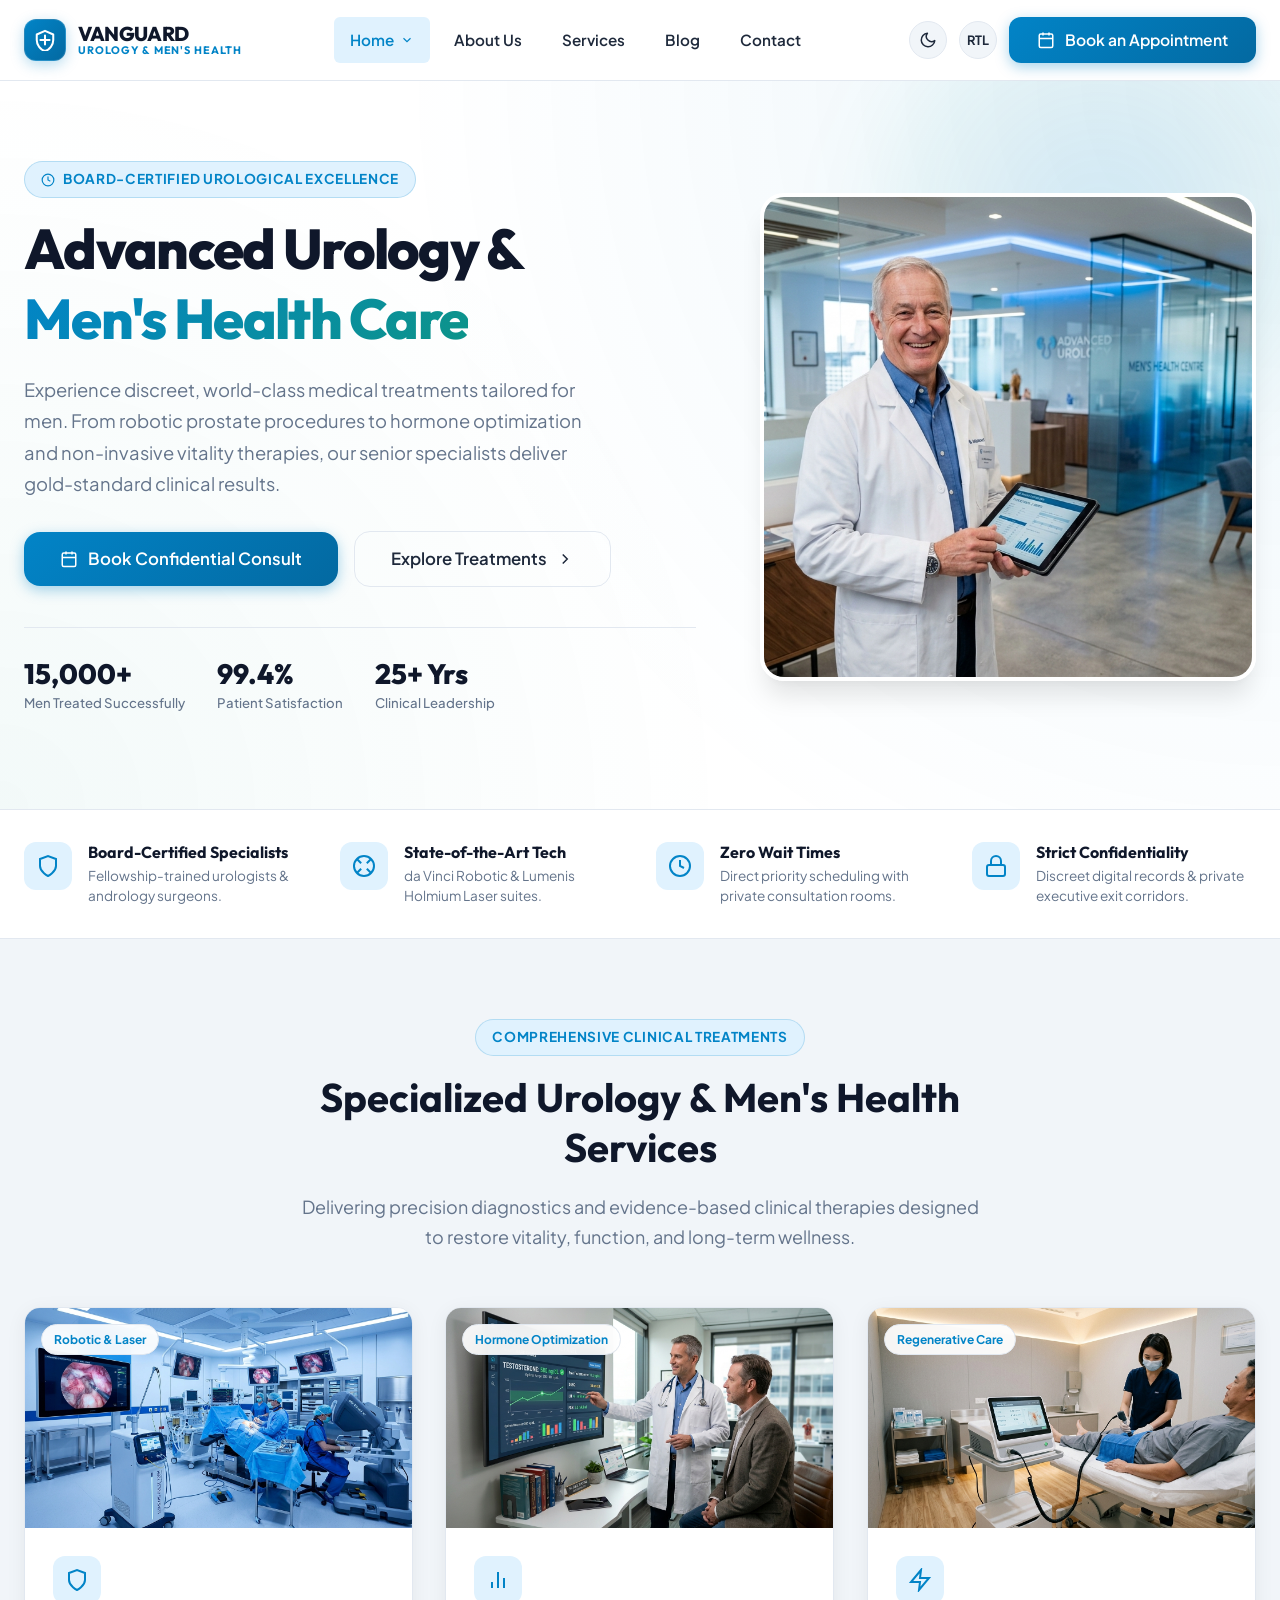
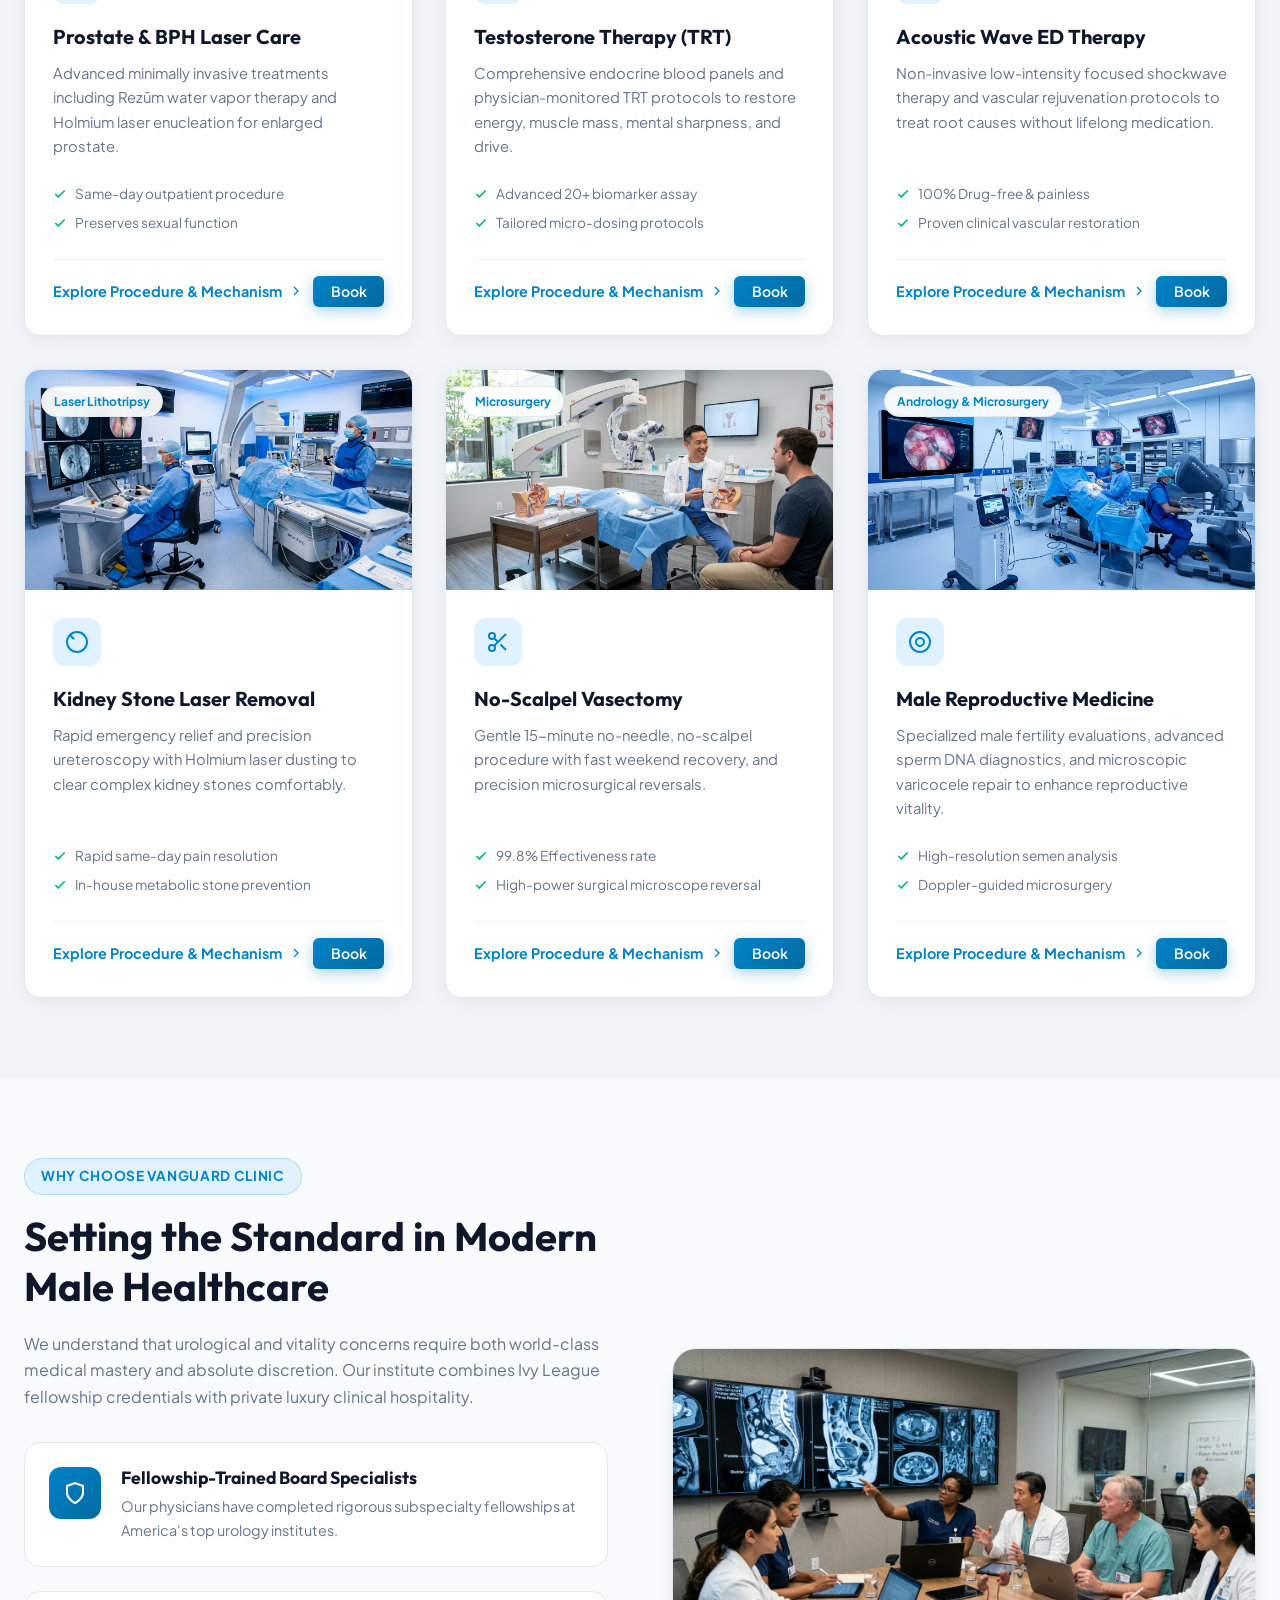
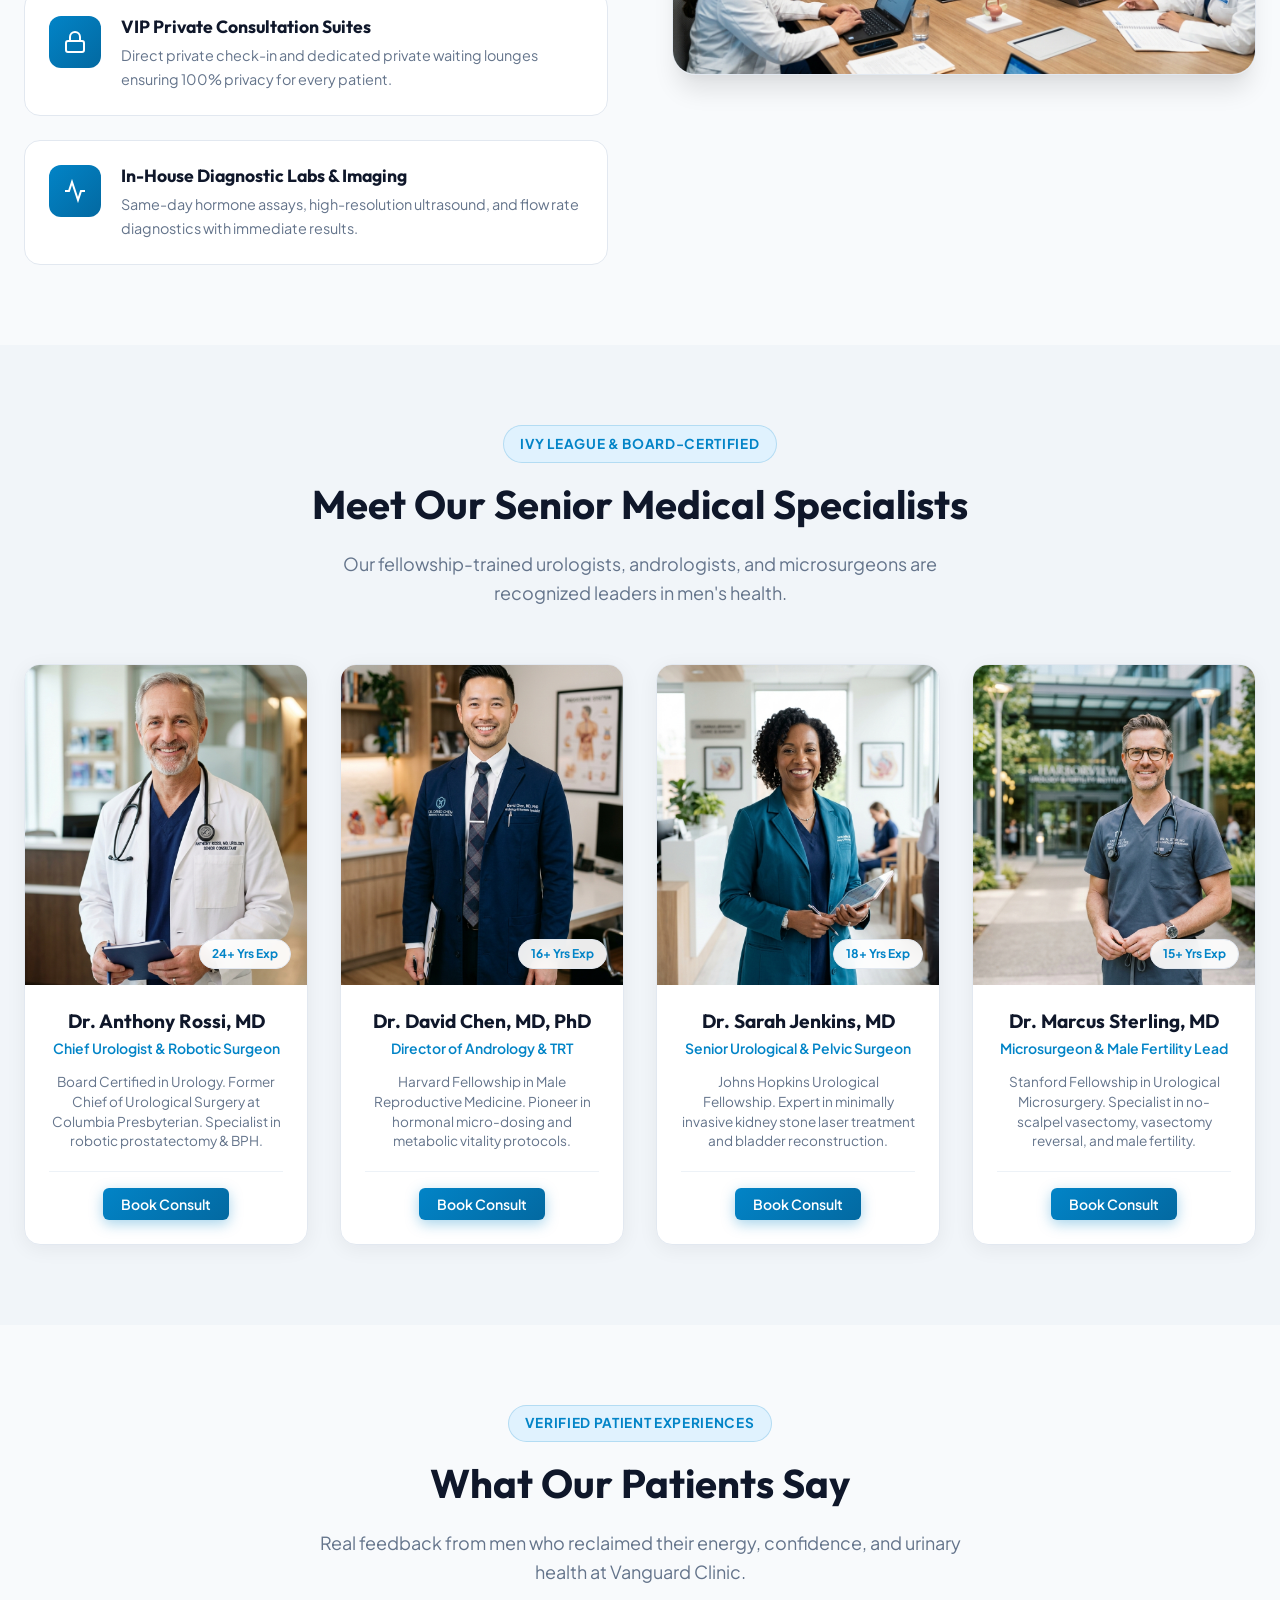
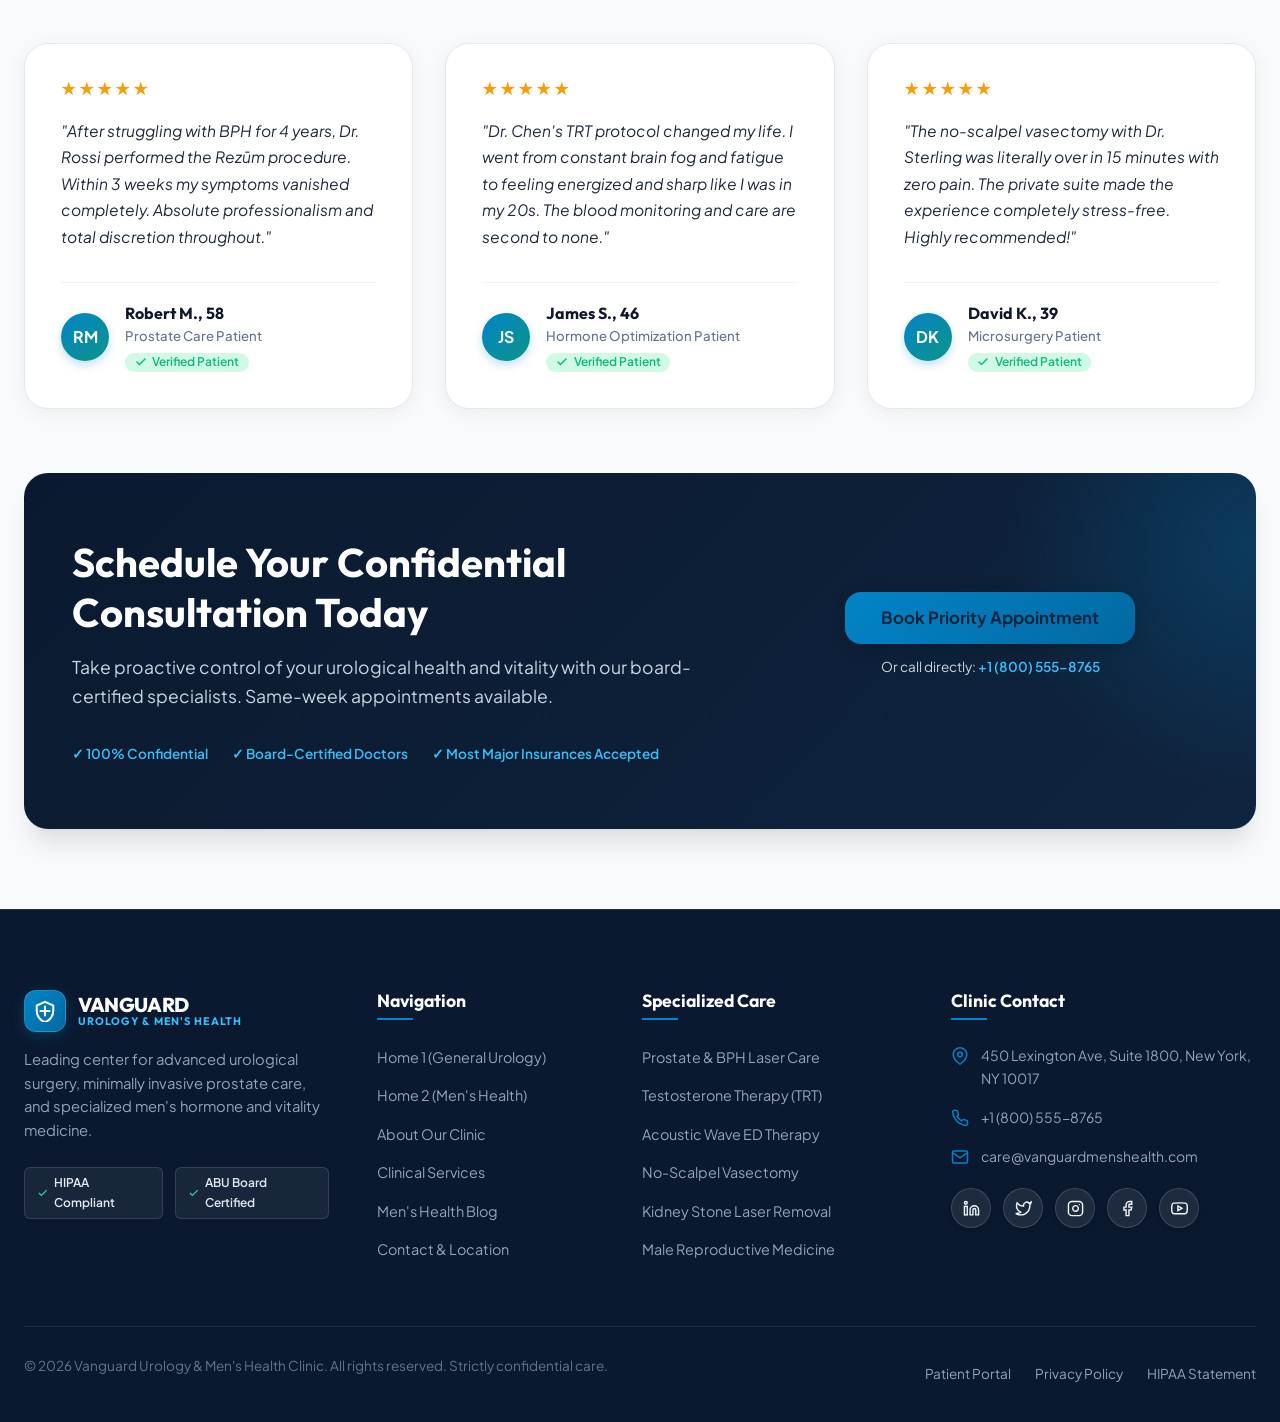
==== index.html @ a820092e "Initial commit" ====
<!DOCTYPE html>
<html lang="en" data-theme="light" dir="ltr">
<head>
  <meta charset="UTF-8">
  <meta name="viewport" content="width=device-width, initial-scale=1.0">
  <meta name="description" content="Vanguard Urology & Men's Health Clinic provides board-certified, discreet, and advanced urological care, prostate treatment, TRT, and male vitality solutions.">
  <meta name="keywords" content="urology clinic, men's health, prostate treatment, low testosterone, TRT, ED therapy, vasectomy, kidney stones">
  <title>Vanguard Urology & Men's Health Clinic | Premier Care & Vitality</title>
  
  <!-- Favicon -->
  <link rel="icon" type="image/svg+xml" href="assets/icons/favicon.svg">
  
  <!-- Master Stylesheet -->
  <link rel="stylesheet" href="assets/css/style.css">
</head>
<body>

  <!-- Header & Navigation (Starts directly at top) -->
  <header class="header-wrapper">
    <div class="container nav-container">
      <!-- Logo -->
      <a href="index.html" class="brand-logo" id="header-brand-logo">
        <div class="brand-logo-icon">
          <svg width="22" height="22" viewBox="0 0 24 24" fill="none" stroke="currentColor" stroke-width="2.2" stroke-linecap="round" stroke-linejoin="round">
            <path d="M12 2L3 6v6c0 5.55 3.84 10.74 9 12 5.16-1.26 9-6.45 9-12V6l-9-4z"></path>
            <path d="M12 7v10M7 12h10"></path>
          </svg>
        </div>
        <div class="brand-logo-text">
          <span class="brand-title">VANGUARD</span>
          <span class="brand-subtitle">Urology & Men's Health</span>
        </div>
      </a>

      <!-- Main Navigation Menu (Strictly: Home with Home 1/2 dropdown, About Us, Services, Blog, Contact) -->
      <nav class="nav-menu" aria-label="Main Navigation">
        <div class="nav-item has-dropdown">
          <a href="index.html" class="nav-link active">
            <span>Home</span>
            <svg class="dropdown-arrow" width="14" height="14" viewBox="0 0 24 24" fill="none" stroke="currentColor" stroke-width="2"><polyline points="6 9 12 15 18 9"></polyline></svg>
          </a>
          <div class="dropdown-menu">
            <a href="index.html" class="dropdown-link active">Home 1</a>
            <a href="home-2.html" class="dropdown-link">Home 2</a>
          </div>
        </div>
        <div class="nav-item">
          <a href="about.html" class="nav-link">About Us</a>
        </div>
        <div class="nav-item">
          <a href="services.html" class="nav-link">Services</a>
        </div>
        <div class="nav-item">
          <a href="blog.html" class="nav-link">Blog</a>
        </div>
        <div class="nav-item">
          <a href="contact.html" class="nav-link">Contact</a>
        </div>
      </nav>

      <!-- Header Action Controls & Primary CTA -->
      <div class="header-actions">
        <!-- Theme Switcher -->
        <button type="button" class="theme-toggle-btn" aria-label="Toggle Dark/Light Mode" title="Toggle Theme">
          <svg width="18" height="18" viewBox="0 0 24 24" fill="none" stroke="currentColor" stroke-width="2"><path d="M21 12.79A9 9 0 1 1 11.21 3 7 7 0 0 0 21 12.79z"></path></svg>
        </button>

        <!-- RTL Switcher -->
        <button type="button" class="rtl-toggle-btn" aria-label="Toggle RTL Mode" title="Toggle RTL">RTL</button>

        <!-- Primary CTA Button -->
        <button type="button" class="btn btn-primary header-cta-btn btn-book-appointment">
          <svg width="18" height="18" viewBox="0 0 24 24" fill="none" stroke="currentColor" stroke-width="2"><rect x="3" y="4" width="18" height="18" rx="2" ry="2"></rect><line x1="16" y1="2" x2="16" y2="6"></line><line x1="8" y1="2" x2="8" y2="6"></line><line x1="3" y1="10" x2="21" y2="10"></line></svg>
          <span>Book an Appointment</span>
        </button>

        <!-- Mobile Menu Toggle -->
        <button type="button" class="mobile-toggle" aria-label="Toggle Mobile Menu">
          <span></span>
          <span></span>
          <span></span>
        </button>
      </div>
    </div>
  </header>

  <!-- Mobile Navigation Drawer -->
  <div class="mobile-drawer" id="mobile-drawer">
    <div class="mobile-drawer-content">
      <div class="mobile-drawer-header">
        <a href="index.html" class="brand-logo">
          <div class="brand-logo-icon">
            <svg width="22" height="22" viewBox="0 0 24 24" fill="none" stroke="currentColor" stroke-width="2.2" stroke-linecap="round" stroke-linejoin="round">
            <path d="M12 2L3 6v6c0 5.55 3.84 10.74 9 12 5.16-1.26 9-6.45 9-12V6l-9-4z"></path>
            <path d="M12 7v10M7 12h10"></path>
          </svg>
          </div>
          <div class="brand-logo-text">
            <span class="brand-title" style="font-size:1.1rem;">VANGUARD</span>
            <span class="brand-subtitle" style="font-size:0.6rem;">Urology Care</span>
          </div>
        </a>
        <button type="button" class="drawer-close-btn" aria-label="Close Menu">&times;</button>
      </div>

      <div class="mobile-nav-list">
        <div class="mobile-nav-item">
          <a href="#" class="mobile-nav-link mobile-dropdown-trigger">
            <span>Home</span>
            <svg class="dropdown-arrow" width="16" height="16" viewBox="0 0 24 24" fill="none" stroke="currentColor" stroke-width="2"><polyline points="6 9 12 15 18 9"></polyline></svg>
          </a>
          <div class="mobile-dropdown active">
            <a href="index.html" class="mobile-dropdown-link active">Home 1</a>
            <a href="home-2.html" class="mobile-dropdown-link">Home 2</a>
          </div>
        </div>
        <div class="mobile-nav-item">
          <a href="about.html" class="mobile-nav-link">About Us</a>
        </div>
        <div class="mobile-nav-item">
          <a href="services.html" class="mobile-nav-link">Services</a>
        </div>
        <div class="mobile-nav-item">
          <a href="blog.html" class="mobile-nav-link">Blog</a>
        </div>
        <div class="mobile-nav-item">
          <a href="contact.html" class="mobile-nav-link">Contact</a>
        </div>
      </div>

      <div class="mobile-drawer-footer">
        <button type="button" class="btn btn-primary btn-book-appointment" style="width: 100%; margin-bottom: 1rem;">
          Book an Appointment
        </button>
        <p style="font-size: 0.8rem; color: var(--text-muted); text-align: center;">
          📞 Confidential: +1 (800) 555-8765
        </p>
      </div>
    </div>
  </div>

  <main id="main-content">
    
    <!-- SECTION 1: Hero Section -->
    <section class="hero-section">
      <div class="container">
        <div class="hero-grid">
          <div class="hero-content">
            <div class="section-badge">
              <svg width="14" height="14" viewBox="0 0 24 24" fill="none" stroke="currentColor" stroke-width="2"><circle cx="12" cy="12" r="10"></circle><polyline points="12 6 12 12 16 14"></polyline></svg>
              Board-Certified Urological Excellence
            </div>
            <h1 class="hero-title">Advanced Urology & <br><span class="text-highlight">Men's Health Care</span></h1>
            <p class="hero-desc">
              Experience discreet, world-class medical treatments tailored for men. From robotic prostate procedures to hormone optimization and non-invasive vitality therapies, our senior specialists deliver gold-standard clinical results.
            </p>
            <div class="hero-actions">
              <button type="button" class="btn btn-primary btn-lg btn-book-appointment">
                <svg width="18" height="18" viewBox="0 0 24 24" fill="none" stroke="currentColor" stroke-width="2"><rect x="3" y="4" width="18" height="18" rx="2" ry="2"></rect><line x1="16" y1="2" x2="16" y2="6"></line><line x1="8" y1="2" x2="8" y2="6"></line><line x1="3" y1="10" x2="21" y2="10"></line></svg>
                <span>Book Confidential Consult</span>
              </button>
              <a href="services.html" class="btn btn-outline btn-lg">
                <span>Explore Treatments</span>
                <svg class="svg-arrow" width="18" height="18" viewBox="0 0 24 24" fill="none" stroke="currentColor" stroke-width="2"><polyline points="9 18 15 12 9 6"></polyline></svg>
              </a>
            </div>
            
            <div class="hero-stats-row">
              <div class="hero-stat-item">
                <span class="stat-number">15,000+</span>
                <span class="stat-label">Men Treated Successfully</span>
              </div>
              <div class="hero-stat-item">
                <span class="stat-number">99.4%</span>
                <span class="stat-label">Patient Satisfaction</span>
              </div>
              <div class="hero-stat-item">
                <span class="stat-number">25+ Yrs</span>
                <span class="stat-label">Clinical Leadership</span>
              </div>
            </div>
          </div>

          <div class="hero-media">
            <div class="hero-image-wrapper">
              <img src="assets/images/hero-home1.jpg" alt="Senior Chief Urologist consulting in modern clinic" width="640" height="480">
            </div>
          </div>
        </div>
      </div>
    </section>

    <!-- SECTION 2: Highlights / Trust Ticker -->
    <section class="highlight-bar">
      <div class="container">
        <div class="highlight-grid">
          <div class="highlight-item">
            <div class="highlight-icon">
              <svg width="24" height="24" viewBox="0 0 24 24" fill="none" stroke="currentColor" stroke-width="2"><path d="M12 22s8-4 8-10V5l-8-3-8 3v7c0 6 8 10 8 10z"></path></svg>
            </div>
            <div class="highlight-content">
              <h4>Board-Certified Specialists</h4>
              <p>Fellowship-trained urologists & andrology surgeons.</p>
            </div>
          </div>
          <div class="highlight-item">
            <div class="highlight-icon">
              <svg width="24" height="24" viewBox="0 0 24 24" fill="none" stroke="currentColor" stroke-width="2"><circle cx="12" cy="12" r="10"></circle><path d="m4.93 4.93 4.24 4.24"></path><path d="m14.83 9.17 4.24-4.24"></path><path d="m14.83 14.83 4.24 4.24"></path><path d="m9.17 14.83-4.24 4.24"></path></svg>
            </div>
            <div class="highlight-content">
              <h4>State-of-the-Art Tech</h4>
              <p>da Vinci Robotic & Lumenis Holmium Laser suites.</p>
            </div>
          </div>
          <div class="highlight-item">
            <div class="highlight-icon">
              <svg width="24" height="24" viewBox="0 0 24 24" fill="none" stroke="currentColor" stroke-width="2"><circle cx="12" cy="12" r="10"></circle><polyline points="12 6 12 12 16 14"></polyline></svg>
            </div>
            <div class="highlight-content">
              <h4>Zero Wait Times</h4>
              <p>Direct priority scheduling with private consultation rooms.</p>
            </div>
          </div>
          <div class="highlight-item">
            <div class="highlight-icon">
              <svg width="24" height="24" viewBox="0 0 24 24" fill="none" stroke="currentColor" stroke-width="2"><rect x="3" y="11" width="18" height="11" rx="2" ry="2"></rect><path d="M7 11V7a5 5 0 0 1 10 0v4"></path></svg>
            </div>
            <div class="highlight-content">
              <h4>Strict Confidentiality</h4>
              <p>Discreet digital records & private executive exit corridors.</p>
            </div>
          </div>
        </div>
      </div>
    </section>

    <!-- SECTION 3: Key Services Section -->
    <section class="section bg-alt" id="key-services">
      <div class="container">
        <div class="section-header text-center">
          <span class="section-badge">Comprehensive Clinical Treatments</span>
          <h2>Specialized Urology & Men's Health Services</h2>
          <p class="section-subtitle">Delivering precision diagnostics and evidence-based clinical therapies designed to restore vitality, function, and long-term wellness.</p>
        </div>

        <div class="cards-grid">
          <!-- Service Card 1 -->
          <article class="service-card">
            <div class="service-card-media">
              <img src="assets/images/service-prostate.jpg" alt="Prostate & BPH Laser Care">
              <span class="service-badge-pill">Robotic & Laser</span>
            </div>
            <div class="service-card-body">
              <div class="service-icon-wrap">
                <svg width="24" height="24" viewBox="0 0 24 24" fill="none" stroke="currentColor" stroke-width="2"><path d="M12 22s8-4 8-10V5l-8-3-8 3v7c0 6 8 10 8 10z"></path></svg>
              </div>
              <h3>Prostate & BPH Laser Care</h3>
              <p>Advanced minimally invasive treatments including Rezūm water vapor therapy and Holmium laser enucleation for enlarged prostate.</p>
              <ul class="service-features-list">
                <li><svg width="14" height="14" viewBox="0 0 24 24" fill="none" stroke="currentColor" stroke-width="3"><polyline points="20 6 9 17 4 12"></polyline></svg> Same-day outpatient procedure</li>
                <li><svg width="14" height="14" viewBox="0 0 24 24" fill="none" stroke="currentColor" stroke-width="3"><polyline points="20 6 9 17 4 12"></polyline></svg> Preserves sexual function</li>
              </ul>
              <div class="service-card-footer">
                <a href="service-details.html#prostate" class="service-link">
                  <span>Explore Procedure & Mechanism</span>
                  <svg class="svg-arrow" width="16" height="16" viewBox="0 0 24 24" fill="none" stroke="currentColor" stroke-width="2"><polyline points="9 18 15 12 9 6"></polyline></svg>
                </a>
                <button type="button" class="btn btn-sm btn-primary btn-book-appointment" data-service="Prostate & BPH Laser Care">Book</button>
              </div>
            </div>
          </article>

          <!-- Service Card 2 -->
          <article class="service-card">
            <div class="service-card-media">
              <img src="assets/images/service-trt.jpg" alt="Testosterone Therapy (TRT)">
              <span class="service-badge-pill">Hormone Optimization</span>
            </div>
            <div class="service-card-body">
              <div class="service-icon-wrap">
                <svg width="24" height="24" viewBox="0 0 24 24" fill="none" stroke="currentColor" stroke-width="2"><path d="M18 20V10M12 20V4M6 20v-6"></path></svg>
              </div>
              <h3>Testosterone Therapy (TRT)</h3>
              <p>Comprehensive endocrine blood panels and physician-monitored TRT protocols to restore energy, muscle mass, mental sharpness, and drive.</p>
              <ul class="service-features-list">
                <li><svg width="14" height="14" viewBox="0 0 24 24" fill="none" stroke="currentColor" stroke-width="3"><polyline points="20 6 9 17 4 12"></polyline></svg> Advanced 20+ biomarker assay</li>
                <li><svg width="14" height="14" viewBox="0 0 24 24" fill="none" stroke="currentColor" stroke-width="3"><polyline points="20 6 9 17 4 12"></polyline></svg> Tailored micro-dosing protocols</li>
              </ul>
              <div class="service-card-footer">
                <a href="service-details.html#trt" class="service-link">
                  <span>Explore Procedure & Mechanism</span>
                  <svg class="svg-arrow" width="16" height="16" viewBox="0 0 24 24" fill="none" stroke="currentColor" stroke-width="2"><polyline points="9 18 15 12 9 6"></polyline></svg>
                </a>
                <button type="button" class="btn btn-sm btn-primary btn-book-appointment" data-service="Testosterone Therapy (TRT)">Book</button>
              </div>
            </div>
          </article>

          <!-- Service Card 3 -->
          <article class="service-card">
            <div class="service-card-media">
              <img src="assets/images/service-ed.jpg" alt="Acoustic Wave ED Therapy">
              <span class="service-badge-pill">Regenerative Care</span>
            </div>
            <div class="service-card-body">
              <div class="service-icon-wrap">
                <svg width="24" height="24" viewBox="0 0 24 24" fill="none" stroke="currentColor" stroke-width="2"><polygon points="13 2 3 14 12 14 11 22 21 10 12 10 13 2"></polygon></svg>
              </div>
              <h3>Acoustic Wave ED Therapy</h3>
              <p>Non-invasive low-intensity focused shockwave therapy and vascular rejuvenation protocols to treat root causes without lifelong medication.</p>
              <ul class="service-features-list">
                <li><svg width="14" height="14" viewBox="0 0 24 24" fill="none" stroke="currentColor" stroke-width="3"><polyline points="20 6 9 17 4 12"></polyline></svg> 100% Drug-free & painless</li>
                <li><svg width="14" height="14" viewBox="0 0 24 24" fill="none" stroke="currentColor" stroke-width="3"><polyline points="20 6 9 17 4 12"></polyline></svg> Proven clinical vascular restoration</li>
              </ul>
              <div class="service-card-footer">
                <a href="service-details.html#ed" class="service-link">
                  <span>Explore Procedure & Mechanism</span>
                  <svg class="svg-arrow" width="16" height="16" viewBox="0 0 24 24" fill="none" stroke="currentColor" stroke-width="2"><polyline points="9 18 15 12 9 6"></polyline></svg>
                </a>
                <button type="button" class="btn btn-sm btn-primary btn-book-appointment" data-service="Acoustic Wave ED Therapy">Book</button>
              </div>
            </div>
          </article>

          <!-- Service Card 4 -->
          <article class="service-card">
            <div class="service-card-media">
              <img src="assets/images/service-kidney.jpg" alt="Kidney Stone Laser Removal">
              <span class="service-badge-pill">Laser Lithotripsy</span>
            </div>
            <div class="service-card-body">
              <div class="service-icon-wrap">
                <svg width="24" height="24" viewBox="0 0 24 24" fill="none" stroke="currentColor" stroke-width="2"><circle cx="12" cy="12" r="10"></circle><path d="m4.93 4.93 4.24 4.24"></path></svg>
              </div>
              <h3>Kidney Stone Laser Removal</h3>
              <p>Rapid emergency relief and precision ureteroscopy with Holmium laser dusting to clear complex kidney stones comfortably.</p>
              <ul class="service-features-list">
                <li><svg width="14" height="14" viewBox="0 0 24 24" fill="none" stroke="currentColor" stroke-width="3"><polyline points="20 6 9 17 4 12"></polyline></svg> Rapid same-day pain resolution</li>
                <li><svg width="14" height="14" viewBox="0 0 24 24" fill="none" stroke="currentColor" stroke-width="3"><polyline points="20 6 9 17 4 12"></polyline></svg> In-house metabolic stone prevention</li>
              </ul>
              <div class="service-card-footer">
                <a href="service-details.html#kidney" class="service-link">
                  <span>Explore Procedure & Mechanism</span>
                  <svg class="svg-arrow" width="16" height="16" viewBox="0 0 24 24" fill="none" stroke="currentColor" stroke-width="2"><polyline points="9 18 15 12 9 6"></polyline></svg>
                </a>
                <button type="button" class="btn btn-sm btn-primary btn-book-appointment" data-service="Kidney Stone Laser Removal">Book</button>
              </div>
            </div>
          </article>

          <!-- Service Card 5 -->
          <article class="service-card">
            <div class="service-card-media">
              <img src="assets/images/service-vasectomy.jpg" alt="No-Scalpel Vasectomy">
              <span class="service-badge-pill">Microsurgery</span>
            </div>
            <div class="service-card-body">
              <div class="service-icon-wrap">
                <svg width="24" height="24" viewBox="0 0 24 24" fill="none" stroke="currentColor" stroke-width="2"><circle cx="6" cy="6" r="3"></circle><circle cx="6" cy="18" r="3"></circle><line x1="20" y1="4" x2="8.12" y2="15.88"></line><line x1="14.47" y1="14.48" x2="20" y2="20"></line><line x1="8.12" y1="8.12" x2="12" y2="12"></line></svg>
              </div>
              <h3>No-Scalpel Vasectomy</h3>
              <p>Gentle 15-minute no-needle, no-scalpel procedure with fast weekend recovery, and precision microsurgical reversals.</p>
              <ul class="service-features-list">
                <li><svg width="14" height="14" viewBox="0 0 24 24" fill="none" stroke="currentColor" stroke-width="3"><polyline points="20 6 9 17 4 12"></polyline></svg> 99.8% Effectiveness rate</li>
                <li><svg width="14" height="14" viewBox="0 0 24 24" fill="none" stroke="currentColor" stroke-width="3"><polyline points="20 6 9 17 4 12"></polyline></svg> High-power surgical microscope reversal</li>
              </ul>
              <div class="service-card-footer">
                <a href="service-details.html#vasectomy" class="service-link">
                  <span>Explore Procedure & Mechanism</span>
                  <svg class="svg-arrow" width="16" height="16" viewBox="0 0 24 24" fill="none" stroke="currentColor" stroke-width="2"><polyline points="9 18 15 12 9 6"></polyline></svg>
                </a>
                <button type="button" class="btn btn-sm btn-primary btn-book-appointment" data-service="No-Scalpel Vasectomy">Book</button>
              </div>
            </div>
          </article>

          <!-- Service Card 6 -->
          <article class="service-card">
            <div class="service-card-media">
              <img src="assets/images/service-fertility.jpg" alt="Male Reproductive Medicine">
              <span class="service-badge-pill">Andrology & Microsurgery</span>
            </div>
            <div class="service-card-body">
              <div class="service-icon-wrap">
                <svg width="24" height="24" viewBox="0 0 24 24" fill="none" stroke="currentColor" stroke-width="2"><circle cx="12" cy="12" r="10"></circle><circle cx="12" cy="12" r="4"></circle></svg>
              </div>
              <h3>Male Reproductive Medicine</h3>
              <p>Specialized male fertility evaluations, advanced sperm DNA diagnostics, and microscopic varicocele repair to enhance reproductive vitality.</p>
              <ul class="service-features-list">
                <li><svg width="14" height="14" viewBox="0 0 24 24" fill="none" stroke="currentColor" stroke-width="3"><polyline points="20 6 9 17 4 12"></polyline></svg> High-resolution semen analysis</li>
                <li><svg width="14" height="14" viewBox="0 0 24 24" fill="none" stroke="currentColor" stroke-width="3"><polyline points="20 6 9 17 4 12"></polyline></svg> Doppler-guided microsurgery</li>
              </ul>
              <div class="service-card-footer">
                <a href="service-details.html#fertility" class="service-link">
                  <span>Explore Procedure & Mechanism</span>
                  <svg class="svg-arrow" width="16" height="16" viewBox="0 0 24 24" fill="none" stroke="currentColor" stroke-width="2"><polyline points="9 18 15 12 9 6"></polyline></svg>
                </a>
                <button type="button" class="btn btn-sm btn-primary btn-book-appointment" data-service="Male Reproductive Medicine">Book</button>
              </div>
            </div>
          </article>
        </div>
      </div>
    </section>

    <!-- SECTION 4: Why Choose Us / Clinical Features -->
    <section class="section" id="why-choose-us">
      <div class="container">
        <div class="features-grid-split">
          <div class="feature-left">
            <span class="section-badge">Why Choose Vanguard Clinic</span>
            <h2>Setting the Standard in Modern Male Healthcare</h2>
            <p style="margin-bottom: 2rem;">
              We understand that urological and vitality concerns require both world-class medical mastery and absolute discretion. Our institute combines Ivy League fellowship credentials with private luxury clinical hospitality.
            </p>
            <div class="feature-list-group">
              <div class="feature-box">
                <div class="feature-icon-badge">
                  <svg width="24" height="24" viewBox="0 0 24 24" fill="none" stroke="currentColor" stroke-width="2"><path d="M12 22s8-4 8-10V5l-8-3-8 3v7c0 6 8 10 8 10z"></path></svg>
                </div>
                <div class="feature-content">
                  <h4>Fellowship-Trained Board Specialists</h4>
                  <p>Our physicians have completed rigorous subspecialty fellowships at America's top urology institutes.</p>
                </div>
              </div>

              <div class="feature-box">
                <div class="feature-icon-badge">
                  <svg width="24" height="24" viewBox="0 0 24 24" fill="none" stroke="currentColor" stroke-width="2"><rect x="3" y="11" width="18" height="11" rx="2" ry="2"></rect><path d="M7 11V7a5 5 0 0 1 10 0v4"></path></svg>
                </div>
                <div class="feature-content">
                  <h4>VIP Private Consultation Suites</h4>
                  <p>Direct private check-in and dedicated private waiting lounges ensuring 100% privacy for every patient.</p>
                </div>
              </div>

              <div class="feature-box">
                <div class="feature-icon-badge">
                  <svg width="24" height="24" viewBox="0 0 24 24" fill="none" stroke="currentColor" stroke-width="2"><path d="M22 12h-4l-3 9L9 3l-3 9H2"></path></svg>
                </div>
                <div class="feature-content">
                  <h4>In-House Diagnostic Labs & Imaging</h4>
                  <p>Same-day hormone assays, high-resolution ultrasound, and flow rate diagnostics with immediate results.</p>
                </div>
              </div>
            </div>
          </div>

          <div class="feature-right">
            <div style="border-radius: var(--radius-xl); overflow: hidden; box-shadow: var(--shadow-xl); border: 1px solid var(--border-color);">
              <img src="assets/images/about-team.jpg" alt="Vanguard Medical Team in clinical conference room" width="600" height="420">
            </div>
          </div>
        </div>
      </div>
    </section>

    <!-- SECTION 5: Senior Specialists / Doctors -->
    <section class="section bg-alt" id="medical-team">
      <div class="container">
        <div class="section-header text-center">
          <span class="section-badge">Ivy League & Board-Certified</span>
          <h2>Meet Our Senior Medical Specialists</h2>
          <p class="section-subtitle">Our fellowship-trained urologists, andrologists, and microsurgeons are recognized leaders in men's health.</p>
        </div>

        <div class="doctors-grid">
          <!-- Doctor 1 -->
          <article class="doctor-card">
            <div class="doctor-media">
              <img src="assets/images/dr-anthony-rossi.jpg" alt="Dr. Anthony Rossi, MD - Senior Consultant Urologist">
              <span class="doctor-badge-exp">24+ Yrs Exp</span>
            </div>
            <div class="doctor-info">
              <h4>Dr. Anthony Rossi, MD</h4>
              <span class="doctor-role">Chief Urologist & Robotic Surgeon</span>
              <p class="doctor-creds">Board Certified in Urology. Former Chief of Urological Surgery at Columbia Presbyterian. Specialist in robotic prostatectomy & BPH.</p>
              <div class="doctor-card-footer">
                <button type="button" class="btn btn-sm btn-primary btn-book-appointment" data-doctor="Dr. Anthony Rossi, MD">Book Consult</button>
              </div>
            </div>
          </article>

          <!-- Doctor 2 -->
          <article class="doctor-card">
            <div class="doctor-media">
              <img src="assets/images/dr-david-chen.jpg" alt="Dr. David Chen, MD, PhD - Andrology & Hormone Specialist">
              <span class="doctor-badge-exp">16+ Yrs Exp</span>
            </div>
            <div class="doctor-info">
              <h4>Dr. David Chen, MD, PhD</h4>
              <span class="doctor-role">Director of Andrology & TRT</span>
              <p class="doctor-creds">Harvard Fellowship in Male Reproductive Medicine. Pioneer in hormonal micro-dosing and metabolic vitality protocols.</p>
              <div class="doctor-card-footer">
                <button type="button" class="btn btn-sm btn-primary btn-book-appointment" data-doctor="Dr. David Chen, MD, PhD">Book Consult</button>
              </div>
            </div>
          </article>

          <!-- Doctor 3 -->
          <article class="doctor-card">
            <div class="doctor-media">
              <img src="assets/images/dr-sarah-jenkins.jpg" alt="Dr. Sarah Jenkins, MD - Urological Surgeon">
              <span class="doctor-badge-exp">18+ Yrs Exp</span>
            </div>
            <div class="doctor-info">
              <h4>Dr. Sarah Jenkins, MD</h4>
              <span class="doctor-role">Senior Urological & Pelvic Surgeon</span>
              <p class="doctor-creds">Johns Hopkins Urological Fellowship. Expert in minimally invasive kidney stone laser treatment and bladder reconstruction.</p>
              <div class="doctor-card-footer">
                <button type="button" class="btn btn-sm btn-primary btn-book-appointment" data-doctor="Dr. Sarah Jenkins, MD">Book Consult</button>
              </div>
            </div>
          </article>

          <!-- Doctor 4 -->
          <article class="doctor-card">
            <div class="doctor-media">
              <img src="assets/images/dr-marcus-sterling.jpg" alt="Dr. Marcus Sterling, MD - Microsurgeon">
              <span class="doctor-badge-exp">15+ Yrs Exp</span>
            </div>
            <div class="doctor-info">
              <h4>Dr. Marcus Sterling, MD</h4>
              <span class="doctor-role">Microsurgeon & Male Fertility Lead</span>
              <p class="doctor-creds">Stanford Fellowship in Urological Microsurgery. Specialist in no-scalpel vasectomy, vasectomy reversal, and male fertility.</p>
              <div class="doctor-card-footer">
                <button type="button" class="btn btn-sm btn-primary btn-book-appointment" data-doctor="Dr. Marcus Sterling, MD">Book Consult</button>
              </div>
            </div>
          </article>
        </div>
      </div>
    </section>

    <!-- SECTION 6: Patient Testimonials & Fast Appointment CTA -->
    <section class="section">
      <div class="container">
        <div class="section-header text-center">
          <span class="section-badge">Verified Patient Experiences</span>
          <h2>What Our Patients Say</h2>
          <p class="section-subtitle">Real feedback from men who reclaimed their energy, confidence, and urinary health at Vanguard Clinic.</p>
        </div>

        <div class="testimonials-grid" style="margin-bottom: 4rem;">
          <div class="testimonial-card">
            <div class="stars-row">★★★★★</div>
            <p class="testimonial-quote">"After struggling with BPH for 4 years, Dr. Rossi performed the Rezūm procedure. Within 3 weeks my symptoms vanished completely. Absolute professionalism and total discretion throughout."</p>
            <div class="patient-profile">
              <div class="patient-avatar-badge">RM</div>
              <div class="patient-details">
                <h5 class="patient-name">Robert M., 58</h5>
                <p class="patient-treatment">Prostate Care Patient</p>
                <span class="verified-tag"><svg width="12" height="12" viewBox="0 0 24 24" fill="none" stroke="currentColor" stroke-width="3" stroke-linecap="round" stroke-linejoin="round"><polyline points="20 6 9 17 4 12"></polyline></svg> Verified Patient</span>
              </div>
            </div>
          </div>

          <div class="testimonial-card">
            <div class="stars-row">★★★★★</div>
            <p class="testimonial-quote">"Dr. Chen's TRT protocol changed my life. I went from constant brain fog and fatigue to feeling energized and sharp like I was in my 20s. The blood monitoring and care are second to none."</p>
            <div class="patient-profile">
              <div class="patient-avatar-badge">JS</div>
              <div class="patient-details">
                <h5 class="patient-name">James S., 46</h5>
                <p class="patient-treatment">Hormone Optimization Patient</p>
                <span class="verified-tag"><svg width="12" height="12" viewBox="0 0 24 24" fill="none" stroke="currentColor" stroke-width="3" stroke-linecap="round" stroke-linejoin="round"><polyline points="20 6 9 17 4 12"></polyline></svg> Verified Patient</span>
              </div>
            </div>
          </div>

          <div class="testimonial-card">
            <div class="stars-row">★★★★★</div>
            <p class="testimonial-quote">"The no-scalpel vasectomy with Dr. Sterling was literally over in 15 minutes with zero pain. The private suite made the experience completely stress-free. Highly recommended!"</p>
            <div class="patient-profile">
              <div class="patient-avatar-badge">DK</div>
              <div class="patient-details">
                <h5 class="patient-name">David K., 39</h5>
                <p class="patient-treatment">Microsurgery Patient</p>
                <span class="verified-tag"><svg width="12" height="12" viewBox="0 0 24 24" fill="none" stroke="currentColor" stroke-width="3" stroke-linecap="round" stroke-linejoin="round"><polyline points="20 6 9 17 4 12"></polyline></svg> Verified Patient</span>
              </div>
            </div>
          </div>
        </div>

        <!-- CTA Banner Box -->
        <div class="cta-banner">
          <div class="cta-grid">
            <div class="cta-left">
              <h2>Schedule Your Confidential Consultation Today</h2>
              <p>Take proactive control of your urological health and vitality with our board-certified specialists. Same-week appointments available.</p>
              <div class="cta-features">
                <span class="cta-feature-pill">✓ 100% Confidential</span>
                <span class="cta-feature-pill">✓ Board-Certified Doctors</span>
                <span class="cta-feature-pill">✓ Most Major Insurances Accepted</span>
              </div>
            </div>
            <div class="cta-right text-center">
              <button type="button" class="btn btn-white btn-lg btn-book-appointment" style="font-weight: 700;">
                Book Priority Appointment
              </button>
              <p style="font-size: 0.85rem; color: #CBD5E1; margin-top: 0.75rem;">Or call directly: <a href="tel:+18005558765" style="color: #38BDF8; font-weight: 600;">+1 (800) 555-8765</a></p>
            </div>
          </div>
        </div>
      </div>
    </section>

  </main>

  <!-- Global Footer -->
  <footer class="site-footer">
    <div class="container">
      <div class="footer-top-grid">
        <!-- Col 1: Brand Info -->
        <div class="footer-brand">
          <a href="index.html" class="brand-logo" style="margin-bottom: 1rem;">
            <div class="brand-logo-icon">
              <svg width="22" height="22" viewBox="0 0 24 24" fill="none" stroke="currentColor" stroke-width="2.2" stroke-linecap="round" stroke-linejoin="round">
                <path d="M12 2L3 6v6c0 5.55 3.84 10.74 9 12 5.16-1.26 9-6.45 9-12V6l-9-4z"></path>
                <path d="M12 7v10M7 12h10"></path>
              </svg>
            </div>
            <div class="brand-logo-text">
              <span class="brand-title" style="color: #FFFFFF;">VANGUARD</span>
              <span class="brand-subtitle" style="color: #38BDF8;">Urology & Men's Health</span>
            </div>
          </a>
          <p>
            Leading center for advanced urological surgery, minimally invasive prostate care, and specialized men's hormone and vitality medicine.
          </p>
          <div class="footer-badges-row">
            <span class="accreditation-badge">
              <svg width="12" height="12" viewBox="0 0 24 24" fill="none" stroke="#34D399" stroke-width="2.5"><polyline points="20 6 9 17 4 12"></polyline></svg>
              HIPAA Compliant
            </span>
            <span class="accreditation-badge">
              <svg width="12" height="12" viewBox="0 0 24 24" fill="none" stroke="#34D399" stroke-width="2.5"><polyline points="20 6 9 17 4 12"></polyline></svg>
              ABU Board Certified
            </span>
          </div>
        </div>

        <!-- Col 2: Quick Links -->
        <div>
          <h4 class="footer-heading">Navigation</h4>
          <ul class="footer-links-list">
            <li class="footer-link-item"><a href="index.html">Home 1 (General Urology)</a></li>
            <li class="footer-link-item"><a href="home-2.html">Home 2 (Men's Health)</a></li>
            <li class="footer-link-item"><a href="about.html">About Our Clinic</a></li>
            <li class="footer-link-item"><a href="services.html">Clinical Services</a></li>
            <li class="footer-link-item"><a href="blog.html">Men's Health Blog</a></li>
            <li class="footer-link-item"><a href="contact.html">Contact & Location</a></li>
          </ul>
        </div>

        <!-- Col 3: Specialized Care -->
        <div>
          <h4 class="footer-heading">Specialized Care</h4>
          <ul class="footer-links-list">
            <li class="footer-link-item"><a href="service-details.html#prostate">Prostate & BPH Laser Care</a></li>
            <li class="footer-link-item"><a href="service-details.html#trt">Testosterone Therapy (TRT)</a></li>
            <li class="footer-link-item"><a href="service-details.html#ed">Acoustic Wave ED Therapy</a></li>
            <li class="footer-link-item"><a href="service-details.html#vasectomy">No-Scalpel Vasectomy</a></li>
            <li class="footer-link-item"><a href="service-details.html#kidney">Kidney Stone Laser Removal</a></li>
            <li class="footer-link-item"><a href="service-details.html#fertility">Male Reproductive Medicine</a></li>
          </ul>
        </div>

        <!-- Col 4: Clinic Info -->
        <div>
          <h4 class="footer-heading">Clinic Contact</h4>
          <div class="footer-contact-list">
            <div class="footer-contact-item">
              <svg width="18" height="18" viewBox="0 0 24 24" fill="none" stroke="currentColor" stroke-width="2"><path d="M21 10c0 7-9 13-9 13s-9-6-9-13a9 9 0 0 1 18 0z"></path><circle cx="12" cy="10" r="3"></circle></svg>
              <span>450 Lexington Ave, Suite 1800, New York, NY 10017</span>
            </div>
            <div class="footer-contact-item">
              <svg width="18" height="18" viewBox="0 0 24 24" fill="none" stroke="currentColor" stroke-width="2"><path d="M22 16.92v3a2 2 0 0 1-2.18 2 19.79 19.79 0 0 1-8.63-3.07 19.5 19.5 0 0 1-6-6 19.79 19.79 0 0 1-3.07-8.67A2 2 0 0 1 4.11 2h3a2 2 0 0 1 2 1.72 12.84 12.84 0 0 0 .7 2.81 2 2 0 0 1-.45 2.11L8.09 9.91a16 16 0 0 0 6 6l1.27-1.27a2 2 0 0 1 2.11-.45 12.84 12.84 0 0 0 2.81.7A2 2 0 0 1 22 16.92z"></path></svg>
              <span>+1 (800) 555-8765</span>
            </div>
            <div class="footer-contact-item">
              <svg width="18" height="18" viewBox="0 0 24 24" fill="none" stroke="currentColor" stroke-width="2"><path d="M4 4h16c1.1 0 2 .9 2 2v12c0 1.1-.9 2-2 2H4c-1.1 0-2-.9-2-2V6c0-1.1.9-2 2-2z"></path><polyline points="22,6 12,13 2,6"></polyline></svg>
              <span>care@vanguardmenshealth.com</span>
            </div>
          </div>

          <div class="footer-social-row">
            <a href="https://linkedin.com" target="_blank" rel="noopener noreferrer" class="footer-social-btn" aria-label="LinkedIn">
              <svg width="16" height="16" viewBox="0 0 24 24" fill="none" stroke="currentColor" stroke-width="2"><path d="M16 8a6 6 0 0 1 6 6v7h-4v-7a2 2 0 0 0-2-2 2 2 0 0 0-2 2v7h-4v-7a6 6 0 0 1 6-6z"></path><rect x="2" y="9" width="4" height="12"></rect><circle cx="4" cy="4" r="2"></circle></svg>
            </a>
            <a href="https://twitter.com" target="_blank" rel="noopener noreferrer" class="footer-social-btn" aria-label="Twitter">
              <svg width="16" height="16" viewBox="0 0 24 24" fill="none" stroke="currentColor" stroke-width="2"><path d="M23 3a10.9 10.9 0 0 1-3.14 1.53 4.48 4.48 0 0 0-7.86 3v1A10.66 10.66 0 0 1 3 4s-4 9 5 13a11.64 11.64 0 0 1-7 2c9 5 20 0 20-11.5a4.5 4.5 0 0 0-.08-.83A7.72 7.72 0 0 0 23 3z"></path></svg>
            </a>
                        <a href="https://instagram.com" target="_blank" rel="noopener noreferrer" class="footer-social-btn" aria-label="Instagram">
              <svg width="16" height="16" viewBox="0 0 24 24" fill="none" stroke="currentColor" stroke-width="2" stroke-linecap="round" stroke-linejoin="round"><rect x="2" y="2" width="20" height="20" rx="5" ry="5"></rect><path d="M16 11.37A4 4 0 1 1 12.63 8 4 4 0 0 1 16 11.37z"></path><line x1="17.5" y1="6.5" x2="17.51" y2="6.5"></line></svg>
            </a>
            <a href="https://facebook.com" target="_blank" rel="noopener noreferrer" class="footer-social-btn" aria-label="Facebook">
              <svg width="16" height="16" viewBox="0 0 24 24" fill="none" stroke="currentColor" stroke-width="2"><path d="M18 2h-3a5 5 0 0 0-5 5v3H7v4h3v8h4v-8h3l1-4h-4V7a1 1 0 0 1 1-1h3z"></path></svg>
            </a>
            <a href="https://youtube.com" target="_blank" rel="noopener noreferrer" class="footer-social-btn" aria-label="YouTube">
              <svg width="16" height="16" viewBox="0 0 24 24" fill="none" stroke="currentColor" stroke-width="2"><path d="M22.54 6.42a2.78 2.78 0 0 0-1.94-2C18.88 4 12 4 12 4s-6.88 0-8.6.46a2.78 2.78 0 0 0-1.94 2A29 29 0 0 0 1 11.75a29 29 0 0 0 .46 5.33A2.78 2.78 0 0 0 3.4 19c1.72.46 8.6.46 8.6.46s6.88 0 8.6-.46a2.78 2.78 0 0 0 1.94-2 29 29 0 0 0 .46-5.25 29 29 0 0 0-.46-5.33z"></path><polygon points="9.75 15.02 15.5 11.75 9.75 8.48 9.75 15.02"></polygon></svg>
            </a>
          </div>
        </div>
      </div>

      <div class="footer-bottom">
        <div class="footer-bottom-flex">
          <p>© 2026 Vanguard Urology & Men's Health Clinic. All rights reserved. Strictly confidential care.</p>
          <div class="footer-legal-links">
            <a href="login.html">Patient Portal</a>
            <a href="#privacy-modal" data-open-modal="privacy">Privacy Policy</a>
            <a href="#hipaa-modal" data-open-modal="hipaa">HIPAA Statement</a>
          </div>
        </div>
      </div>
    </div>
  </footer>

  <!-- Global Appointment Wizard Modal -->
  <div class="modal-backdrop" id="appointment-modal" role="dialog" aria-modal="true" aria-labelledby="modal-title">
    <div class="modal-card">
      <div class="modal-header">
        <div>
          <h3 id="modal-title">Book a Confidential Consultation</h3>
          <p>Private & direct scheduling with our board-certified specialists.</p>
        </div>
        <button type="button" class="modal-close-btn" aria-label="Close modal">&times;</button>
      </div>
      <div class="modal-body">
        <form id="appointment-form">
          <div class="form-grid">
            <div class="form-group">
              <label class="form-label" for="modal-service">Clinical Department / Service <span class="required-star">*</span></label>
              <select class="form-control" id="modal-service" required>
                <option value="">Select Treatment</option>
                <option value="Prostate & BPH Laser Care">Prostate & BPH Laser Care</option>
                <option value="Testosterone Therapy (TRT)">Testosterone Therapy (TRT)</option>
                <option value="Acoustic Wave ED Therapy">Acoustic Wave ED Therapy</option>
                <option value="Kidney Stone Laser Removal">Kidney Stone Laser Removal</option>
                <option value="No-Scalpel Vasectomy">No-Scalpel Vasectomy</option>
                <option value="Male Reproductive Medicine">Male Reproductive Medicine</option>
                <option value="Executive Male Health Screening">Executive Male Health Screening</option>
                <option value="Men's Vitality Check">Men's Vitality Check</option>
              </select>
            </div>

            <div class="form-group">
              <label class="form-label" for="modal-doctor">Preferred Specialist <span class="required-star">*</span></label>
              <select class="form-control" id="modal-doctor" required>
                <option value="">Select Specialist</option>
                <option value="First Available Specialist">First Available Specialist</option>
                <option value="Dr. Anthony Rossi, MD">Dr. Anthony Rossi, MD (Chief Robotic Urologist)</option>
                <option value="Dr. David Chen, MD, PhD">Dr. David Chen, MD, PhD (Director of Andrology & TRT)</option>
                <option value="Dr. Sarah Jenkins, MD">Dr. Sarah Jenkins, MD (Urological Surgeon)</option>
                <option value="Dr. Marcus Sterling, MD">Dr. Marcus Sterling, MD (Microsurgeon & Andrology)</option>
              </select>
            </div>

            <div class="form-group">
              <label class="form-label" for="modal-date">Preferred Date <span class="required-star">*</span></label>
              <input type="date" class="form-control" id="modal-date" required>
            </div>

            <div class="form-group">
              <label class="form-label" for="modal-time">Preferred Time Slot <span class="required-star">*</span></label>
              <select class="form-control" id="modal-time" required>
                <option value="">Select Time Slot</option>
                <option value="Morning (8:00 AM - 12:00 PM)">Morning (8:00 AM - 12:00 PM)</option>
                <option value="Afternoon (12:00 PM - 4:00 PM)">Afternoon (12:00 PM - 4:00 PM)</option>
                <option value="Late Afternoon (4:00 PM - 7:00 PM)">Late Afternoon (4:00 PM - 7:00 PM)</option>
              </select>
            </div>

            <div class="form-group">
              <label class="form-label" for="modal-name">Full Name <span class="required-star">*</span></label>
              <input type="text" class="form-control" id="modal-name" placeholder="John Doe" required>
            </div>

            <div class="form-group">
              <label class="form-label" for="modal-phone">Confidential Phone Number <span class="required-star">*</span></label>
              <input type="tel" class="form-control" id="modal-phone" placeholder="(555) 000-0000" required>
            </div>

            <div class="form-group full-width">
              <label class="form-label" for="modal-email">Email Address <span class="required-star">*</span></label>
              <input type="email" class="form-control" id="modal-email" placeholder="patient@example.com" required>
            </div>

            <div class="form-group full-width">
              <label class="form-label" for="modal-notes">Additional Message / Reason for Consultation</label>
              <textarea class="form-control" id="modal-notes" placeholder="Briefly describe your symptoms, primary concerns, or questions..." rows="2"></textarea>
            </div>

            <div class="form-group full-width" style="margin-top: 0.5rem;">
              <button type="submit" id="btn-submit-appointment" class="btn btn-primary" style="width: 100%; padding-block: 0.9rem; font-size: 1rem; display: flex; align-items: center; justify-content: center; gap: 0.5rem;">
                <svg width="18" height="18" viewBox="0 0 24 24" fill="none" stroke="currentColor" stroke-width="2"><rect x="3" y="4" width="18" height="18" rx="2" ry="2"></rect><line x1="16" y1="2" x2="16" y2="6"></line><line x1="8" y1="2" x2="8" y2="6"></line><line x1="3" y1="10" x2="21" y2="10"></line></svg>
                <span>Confirm & Request Consultation</span>
              </button>
            </div>
          </div>
        </form>
      </div>
    </div>
  </div>

  <!-- Back to Top Button -->
  <button type="button" class="back-to-top" aria-label="Back to Top">
    <svg width="20" height="20" viewBox="0 0 24 24" fill="none" stroke="currentColor" stroke-width="2.5"><polyline points="18 15 12 9 6 15"></polyline></svg>
  </button>

  <!-- Master JavaScript -->
  <script src="assets/js/main.js"></script>
</body>
</html>
---- assets/css/style.css ----
/* ==========================================================================
   Vanguard Urology & Men's Health Clinic - Master Stylesheet
   Modern, Clean, Clinical, Responsive, Dark/Light Mode & RTL Support
   ========================================================================== */

@import url('https://fonts.googleapis.com/css2?family=Outfit:wght@400;500;600;700;800&family=Plus+Jakarta+Sans:wght@300;400;500;600;700;800&display=swap');

/* --- CSS Variables & Design Tokens (Light Theme Default) --- */
:root {
  /* Color Palette - Light Mode */
  --bg-body: #F8FAFC;
  --bg-surface: #FFFFFF;
  --bg-surface-elevated: #FFFFFF;
  --bg-alt: #F1F5F9;
  --bg-card: #FFFFFF;
  --bg-glass: rgba(255, 255, 255, 0.92);
  --bg-dark-accent: #0A192F;
  --border-color: #E2E8F0;
  --border-subtle: #EDF2F7;
  --border-focus: #0284C7;

  /* Brand Colors */
  --primary: #0A2540;
  --primary-light: #163E66;
  --primary-glow: rgba(10, 37, 64, 0.08);
  --accent: #0284C7;
  --accent-light: #38BDF8;
  --accent-soft: #E0F2FE;
  --secondary: #0D9488;
  --secondary-soft: #CCFBF1;
  --emerald: #10B981;
  --emerald-soft: #D1FAE5;
  --amber: #F59E0B;
  --amber-soft: #FEF3C7;
  --danger: #EF4444;
  --danger-soft: #FEE2E2;

  /* Typography */
  --font-heading: 'Outfit', -apple-system, BlinkMacSystemFont, 'Segoe UI', Roboto, sans-serif;
  --font-body: 'Plus Jakarta Sans', -apple-system, BlinkMacSystemFont, 'Segoe UI', Roboto, sans-serif;

  --text-main: #1E293B;
  --text-muted: #64748B;
  --text-light: #94A3B8;
  --text-inverse: #FFFFFF;
  --text-heading: #0F172A;

  /* Shadows */
  --shadow-sm: 0 1px 2px 0 rgba(0, 0, 0, 0.05);
  --shadow-md: 0 4px 6px -1px rgba(0, 0, 0, 0.08), 0 2px 4px -2px rgba(0, 0, 0, 0.04);
  --shadow-lg: 0 10px 15px -3px rgba(0, 0, 0, 0.08), 0 4px 6px -4px rgba(0, 0, 0, 0.04);
  --shadow-xl: 0 20px 25px -5px rgba(0, 0, 0, 0.1), 0 8px 10px -6px rgba(0, 0, 0, 0.04);
  --shadow-card: 0 4px 20px rgba(15, 23, 42, 0.06);
  --shadow-card-hover: 0 16px 32px rgba(15, 23, 42, 0.12);

  /* Border Radii */
  --radius-sm: 6px;
  --radius-md: 12px;
  --radius-lg: 16px;
  --radius-xl: 24px;
  --radius-full: 9999px;

  /* Layout & Spacing */
  --container-max: 1280px;
  --header-height: 80px;
  --transition-fast: 0.2s cubic-bezier(0.4, 0, 0.2, 1);
  --transition-normal: 0.3s cubic-bezier(0.4, 0, 0.2, 1);
  --transition-smooth: 0.4s cubic-bezier(0.16, 1, 0.3, 1);
}

/* --- Dark Theme Overrides --- */
[data-theme="dark"] {
  color-scheme: dark;
  --bg-body: #090E17;
  --bg-surface: #0F172A;
  --bg-surface-elevated: #1E293B;
  --bg-alt: #0D1524;
  --bg-card: #131E32;
  --bg-glass: rgba(15, 23, 42, 0.92);
  --bg-dark-accent: #050B14;
  --border-color: #1E293B;
  --border-subtle: #192338;
  --border-focus: #38BDF8;

  --primary: #38BDF8;
  --primary-light: #7DD3FC;
  --primary-glow: rgba(56, 189, 248, 0.15);
  --accent: #38BDF8;
  --accent-light: #7DD3FC;
  --accent-soft: rgba(56, 189, 248, 0.12);
  --secondary: #2DD4BF;
  --secondary-soft: rgba(45, 212, 191, 0.15);

  --text-main: #E2E8F0;
  --text-muted: #94A3B8;
  --text-light: #64748B;
  --text-inverse: #090E17;
  --text-heading: #F8FAFC;

  --shadow-card: 0 4px 20px rgba(0, 0, 0, 0.35);
  --shadow-card-hover: 0 16px 32px rgba(0, 0, 0, 0.5);
}

/* --- CSS Reset & Global Base --- */
*, *::before, *::after {
  box-sizing: border-box;
  margin: 0;
  padding: 0;
}

html {
  font-size: 16px;
  scroll-behavior: smooth;
  -webkit-text-size-adjust: 100%;
}

body {
  font-family: var(--font-body);
  background-color: var(--bg-body);
  color: var(--text-main);
  line-height: 1.65;
  font-weight: 400;
  overflow-x: hidden;
  transition: background-color var(--transition-normal), color var(--transition-normal);
}

h1, h2, h3, h4, h5, h6 {
  font-family: var(--font-heading);
  color: var(--text-heading);
  font-weight: 700;
  line-height: 1.25;
  margin-bottom: 0.5em;
}

h1 { font-size: clamp(2rem, 4vw + 1rem, 3.5rem); }
h2 { font-size: clamp(1.75rem, 3vw + 0.5rem, 2.5rem); }
h3 { font-size: clamp(1.25rem, 2vw + 0.25rem, 1.75rem); }
h4 { font-size: 1.25rem; }
h5 { font-size: 1.1rem; }
h6 { font-size: 0.95rem; }

p {
  margin-bottom: 1rem;
  color: var(--text-muted);
}

p:last-child {
  margin-bottom: 0;
}

a {
  color: var(--accent);
  text-decoration: none;
  transition: color var(--transition-fast);
}

a:hover {
  color: var(--primary-light);
}

img {
  max-width: 100%;
  height: auto;
  display: block;
  object-fit: cover;
}

ul, ol {
  list-style: none;
}

button, input, select, textarea {
  font-family: inherit;
  font-size: 1rem;
  color: inherit;
}

button {
  cursor: pointer;
  border: none;
  background: none;
  outline: none;
}

/* --- Utility Classes --- */
.container {
  width: 100%;
  max-width: var(--container-max);
  margin-inline: auto;
  padding-inline: 1.5rem;
}

.container-sm {
  width: 100%;
  max-width: 900px;
  margin-inline: auto;
  padding-inline: 1.5rem;
}

.section {
  padding-block: 5rem;
  position: relative;
}

.section-sm {
  padding-block: 3.5rem;
}

.section-lg {
  padding-block: 7rem;
}

.bg-alt {
  background-color: var(--bg-alt);
}

.bg-surface {
  background-color: var(--bg-surface);
}

.bg-dark-accent {
  background-color: var(--bg-dark-accent);
  color: #FFFFFF;
}
.bg-dark-accent h2, .bg-dark-accent h3, .bg-dark-accent h4 {
  color: #FFFFFF;
}
.bg-dark-accent p {
  color: #94A3B8;
}

.text-center { text-align: center; }
.text-left { text-align: left; }
.text-right { text-align: right; }

.section-header {
  margin-bottom: 3.5rem;
}

.section-header.text-center {
  max-width: 720px;
  margin-inline: auto;
}

.section-badge {
  display: inline-flex;
  align-items: center;
  gap: 0.5rem;
  padding: 0.4rem 1rem;
  background-color: var(--accent-soft);
  color: var(--accent);
  border-radius: var(--radius-full);
  font-size: 0.85rem;
  font-weight: 700;
  text-transform: uppercase;
  letter-spacing: 0.05em;
  margin-bottom: 1rem;
  border: 1px solid rgba(2, 132, 199, 0.2);
}

[data-theme="dark"] .section-badge {
  background-color: rgba(56, 189, 248, 0.15);
  color: #38BDF8;
  border-color: rgba(56, 189, 248, 0.3);
}

.section-subtitle {
  font-size: 1.125rem;
  color: var(--text-muted);
  max-width: 680px;
  margin-inline: auto;
  margin-top: 0.75rem;
}

/* --- Buttons & Tactile Micro-Interactions --- */
.btn {
  display: inline-flex;
  align-items: center;
  justify-content: center;
  gap: 0.6rem;
  padding: 0.85rem 1.75rem;
  border-radius: var(--radius-md);
  font-weight: 600;
  font-size: 0.975rem;
  transition: transform 0.25s cubic-bezier(0.16, 1, 0.3, 1), box-shadow 0.25s cubic-bezier(0.16, 1, 0.3, 1), background-color 0.2s ease, border-color 0.2s ease;
  text-decoration: none;
  white-space: nowrap;
  line-height: 1;
  position: relative;
  overflow: hidden;
  cursor: pointer;
}

.btn:active {
  transform: translateY(0) scale(0.98);
}

.btn-sm {
  padding: 0.55rem 1.1rem;
  font-size: 0.875rem;
  border-radius: var(--radius-sm);
}

.btn-lg {
  padding: 1.1rem 2.25rem;
  font-size: 1.05rem;
  border-radius: var(--radius-lg);
}

.btn-primary,
.btn-book-appointment {
  background: linear-gradient(135deg, #0284C7 0%, #0369A1 100%);
  color: #FFFFFF !important;
  box-shadow: 0 4px 14px rgba(2, 132, 199, 0.35);
  position: relative;
}

.btn-primary::after,
.btn-book-appointment::after {
  content: '';
  position: absolute;
  top: 0;
  left: -120%;
  width: 50%;
  height: 100%;
  background: linear-gradient(90deg, transparent, rgba(255, 255, 255, 0.22), transparent);
  transform: skewX(-22deg);
  transition: left 0.75s ease;
  pointer-events: none;
}

.btn-primary:hover::after,
.btn-book-appointment:hover::after {
  left: 150%;
}

.btn-primary:hover {
  background: linear-gradient(135deg, #0369A1 0%, #075985 100%);
  transform: translateY(-2px);
  box-shadow: 0 8px 24px rgba(2, 132, 199, 0.45);
}

.btn-secondary {
  background-color: var(--primary);
  color: #FFFFFF !important;
}

[data-theme="dark"] .btn-secondary {
  background-color: #1E293B;
  color: #F8FAFC !important;
  border: 1px solid #334155;
}

.btn-secondary:hover {
  background-color: var(--primary-light);
  transform: translateY(-2px);
}

.btn-outline {
  background-color: transparent;
  color: var(--text-main);
  border: 1.5px solid var(--border-color);
}

.btn-outline:hover {
  background-color: var(--bg-alt);
  border-color: var(--text-muted);
  transform: translateY(-2px);
}

.btn-white {
  background-color: #FFFFFF;
  color: #0A2540 !important;
  box-shadow: 0 4px 14px rgba(0, 0, 0, 0.15);
}

.btn-white:hover {
  background-color: #F8FAFC;
  transform: translateY(-2px);
}

.btn-outline-light {
  background-color: transparent;
  color: #FFFFFF !important;
  border: 1.5px solid rgba(255, 255, 255, 0.4);
}

.btn-outline-light:hover {
  background-color: rgba(255, 255, 255, 0.12);
  border-color: #FFFFFF;
  color: #FFFFFF !important;
  transform: translateY(-2px);
}

/* --- Header & Navigation Bar (Starts directly at top) --- */
.header-wrapper {
  position: sticky;
  top: 0;
  z-index: 1000;
  background-color: var(--bg-glass);
  backdrop-filter: blur(14px);
  -webkit-backdrop-filter: blur(14px);
  border-bottom: 1px solid var(--border-color);
  transition: all var(--transition-normal);
}

.nav-container {
  display: flex;
  align-items: center;
  justify-content: space-between;
  height: var(--header-height);
}

.brand-logo {
  display: flex;
  align-items: center;
  gap: 0.75rem;
  font-family: var(--font-heading);
  font-size: 1.35rem;
  font-weight: 800;
  color: var(--text-heading);
  text-decoration: none;
  transition: opacity var(--transition-fast);
}

.brand-logo:hover {
  opacity: 0.92;
}

.brand-logo-icon {
  width: 42px;
  height: 42px;
  display: flex;
  align-items: center;
  justify-content: center;
  background: linear-gradient(135deg, #0284C7 0%, #0369A1 100%);
  border-radius: var(--radius-md);
  color: #FFFFFF;
  box-shadow: 0 4px 14px rgba(2, 132, 199, 0.28);
  border: 1px solid rgba(255, 255, 255, 0.15);
  flex-shrink: 0;
}

.brand-logo-text {
  display: flex;
  flex-direction: column;
  line-height: 1.1;
}

.brand-title {
  font-size: 1.25rem;
  font-weight: 800;
  letter-spacing: -0.02em;
  color: var(--text-heading);
}

.brand-subtitle {
  font-size: 0.68rem;
  color: var(--accent);
  text-transform: uppercase;
  letter-spacing: 0.08em;
  font-weight: 700;
}

.site-footer .brand-title,
.footer-wrapper .brand-title,
.mobile-drawer-header .brand-title {
  color: #FFFFFF !important;
}

.site-footer .brand-subtitle,
.footer-wrapper .brand-subtitle,
.mobile-drawer-header .brand-subtitle {
  color: #38BDF8 !important;
}

/* Nav Menu */
.nav-menu {
  display: flex;
  align-items: center;
  gap: 0.5rem;
}

.nav-item {
  position: relative;
}

.nav-link {
  display: inline-flex;
  align-items: center;
  gap: 0.35rem;
  padding: 0.65rem 1rem;
  font-weight: 600;
  font-size: 0.95rem;
  color: var(--text-main);
  border-radius: var(--radius-sm);
  transition: all var(--transition-fast);
}

.nav-link:hover, .nav-link.active {
  color: var(--accent);
  background-color: var(--accent-soft);
}

[data-theme="dark"] .nav-link:hover, [data-theme="dark"] .nav-link.active {
  background-color: rgba(56, 189, 248, 0.12);
}

/* Dropdown Menu (Home only) */
.dropdown-menu {
  position: absolute;
  top: 100%;
  left: 0;
  min-width: 160px;
  background-color: var(--bg-surface);
  border: 1px solid var(--border-color);
  border-radius: var(--radius-md);
  box-shadow: 0 10px 25px -5px rgba(0, 0, 0, 0.15), 0 8px 10px -6px rgba(0, 0, 0, 0.1);
  padding: 0.5rem;
  opacity: 0;
  visibility: hidden;
  transform: translateY(8px);
  transition: all var(--transition-normal);
  z-index: 100;
}

[data-theme="dark"] .dropdown-menu {
  background-color: #0F172A;
  border-color: #1E293B;
  box-shadow: 0 10px 25px -5px rgba(0, 0, 0, 0.5);
}

.nav-item.has-dropdown:hover .dropdown-menu,
.nav-item.has-dropdown.open .dropdown-menu {
  opacity: 1;
  visibility: visible;
  transform: translateY(0);
}

.dropdown-link {
  display: block;
  padding: 0.65rem 1rem;
  font-size: 0.95rem;
  font-weight: 600;
  color: var(--text-main);
  border-radius: var(--radius-sm);
  transition: all var(--transition-fast);
  white-space: nowrap;
}

.dropdown-link:hover, .dropdown-link.active {
  background-color: var(--accent-soft);
  color: var(--accent);
  padding-left: 1.25rem;
}

[data-theme="dark"] .dropdown-link:hover, 
[data-theme="dark"] .dropdown-link.active {
  background-color: rgba(56, 189, 248, 0.15);
  color: var(--accent-light);
}

/* Header Actions */
.header-actions {
  display: flex;
  align-items: center;
  gap: 0.75rem;
}

.theme-toggle-btn, .rtl-toggle-btn {
  width: 38px;
  height: 38px;
  border-radius: var(--radius-full);
  display: inline-flex;
  align-items: center;
  justify-content: center;
  background-color: var(--bg-alt);
  color: var(--text-main);
  border: 1px solid var(--border-color);
  transition: transform 0.35s cubic-bezier(0.34, 1.56, 0.64, 1), background-color 0.2s ease, border-color 0.2s ease, color 0.2s ease, box-shadow 0.25s ease;
  font-size: 0.8rem;
  font-weight: 700;
  cursor: pointer;
}

.theme-toggle-btn:hover {
  background-color: var(--accent);
  color: #FFFFFF;
  border-color: var(--accent);
  transform: rotate(45deg) scale(1.08);
  box-shadow: 0 4px 14px rgba(2, 132, 199, 0.35);
}

.theme-toggle-btn:active {
  transform: rotate(90deg) scale(0.95);
}

.rtl-toggle-btn:hover {
  background-color: var(--accent);
  color: #FFFFFF;
  border-color: var(--accent);
  transform: scale(1.08);
  box-shadow: 0 4px 14px rgba(2, 132, 199, 0.35);
}

.mobile-toggle {
  display: none;
  flex-direction: column;
  justify-content: center;
  align-items: center;
  width: 40px;
  height: 40px;
  background-color: var(--bg-alt);
  border-radius: var(--radius-sm);
  border: 1px solid var(--border-color);
  gap: 5px;
}

.mobile-toggle span {
  display: block;
  width: 20px;
  height: 2px;
  background-color: var(--text-main);
  transition: all var(--transition-fast);
}

/* --- Mobile Drawer Navigation --- */
.mobile-drawer {
  position: fixed;
  top: 0;
  left: 0;
  width: 100%;
  height: 100%;
  background-color: rgba(0, 0, 0, 0.6);
  backdrop-filter: blur(4px);
  z-index: 2000;
  opacity: 0;
  visibility: hidden;
  transition: all var(--transition-normal);
}

.mobile-drawer.active {
  opacity: 1;
  visibility: visible;
}

.mobile-drawer-content {
  position: absolute;
  top: 0;
  left: 0;
  width: 320px;
  max-width: 85vw;
  height: 100%;
  background-color: var(--bg-surface);
  box-shadow: var(--shadow-xl);
  display: flex;
  flex-direction: column;
  padding: 1.5rem;
  overflow-y: auto;
  transform: translateX(-100%);
  transition: transform var(--transition-smooth);
}

.mobile-drawer.active .mobile-drawer-content {
  transform: translateX(0);
}

.mobile-drawer-header {
  display: flex;
  align-items: center;
  justify-content: space-between;
  padding-bottom: 1.25rem;
  border-bottom: 1px solid var(--border-color);
  margin-bottom: 1.5rem;
}

.drawer-close-btn {
  width: 36px;
  height: 36px;
  display: flex;
  align-items: center;
  justify-content: center;
  background-color: var(--bg-alt);
  border-radius: var(--radius-full);
  color: var(--text-main);
  font-size: 1.25rem;
}

.mobile-nav-list {
  display: flex;
  flex-direction: column;
  gap: 0.5rem;
  margin-bottom: 2rem;
}

.mobile-nav-item {
  width: 100%;
}

.mobile-nav-link {
  display: flex;
  align-items: center;
  justify-content: space-between;
  padding: 0.75rem 1rem;
  font-weight: 600;
  color: var(--text-main);
  border-radius: var(--radius-sm);
  background-color: var(--bg-alt);
}

.mobile-dropdown {
  display: none;
  flex-direction: column;
  gap: 0.35rem;
  padding: 0.5rem 0 0.5rem 1rem;
}

.mobile-dropdown.active {
  display: flex;
}

.mobile-dropdown-link {
  padding: 0.5rem 0.75rem;
  font-size: 0.9rem;
  color: var(--text-muted);
  border-radius: var(--radius-sm);
}

.mobile-dropdown-link:hover, .mobile-dropdown-link.active {
  color: var(--accent);
  background-color: var(--accent-soft);
}

.mobile-drawer-footer {
  margin-top: auto;
  padding-top: 1.5rem;
  border-top: 1px solid var(--border-color);
}

/* --- Hero Section (Home 1 & Home 2) --- */
.hero-section {
  position: relative;
  padding-block: 5rem 6rem;
  background: radial-gradient(circle at top right, rgba(2, 132, 199, 0.08) 0%, transparent 60%),
              radial-gradient(circle at bottom left, rgba(13, 148, 136, 0.05) 0%, transparent 50%),
              var(--bg-surface);
  overflow: hidden;
  border-bottom: 1px solid var(--border-color);
}

/* Ambient Glowing Background Orb */
.hero-section::before {
  content: '';
  position: absolute;
  top: -120px;
  right: -80px;
  width: 520px;
  height: 520px;
  background: radial-gradient(circle, rgba(2, 132, 199, 0.14) 0%, rgba(13, 148, 136, 0.06) 50%, transparent 70%);
  border-radius: 50%;
  pointer-events: none;
  z-index: 0;
  animation: ambientOrbFloat 9s ease-in-out infinite alternate;
  filter: blur(40px);
}

[data-theme="dark"] .hero-section::before {
  background: radial-gradient(circle, rgba(56, 189, 248, 0.18) 0%, rgba(45, 212, 191, 0.08) 50%, transparent 70%);
}

.hero-grid {
  display: grid;
  grid-template-columns: 1.15fr 0.85fr;
  align-items: center;
  gap: 4rem;
  position: relative;
  z-index: 2;
}

.hero-content {
  position: relative;
  z-index: 2;
}

/* Staggered Entrance Animations */
.hero-content .section-badge {
  animation: heroFadeUp 0.7s cubic-bezier(0.16, 1, 0.3, 1) 0.1s both, badgePulseGlow 3.5s ease-in-out infinite 1s;
}

.hero-title {
  margin-bottom: 1.25rem;
  font-size: clamp(2.25rem, 4vw + 0.5rem, 3.5rem);
  font-weight: 800;
  letter-spacing: -0.03em;
  animation: heroFadeUp 0.8s cubic-bezier(0.16, 1, 0.3, 1) 0.2s both;
}

.hero-title span.text-highlight {
  background: linear-gradient(135deg, #0284C7 0%, #0D9488 100%);
  -webkit-background-clip: text;
  -webkit-text-fill-color: transparent;
  display: inline-block;
  animation: highlightShimmer 6s ease-in-out infinite;
}

.hero-desc {
  font-size: 1.15rem;
  line-height: 1.7;
  color: var(--text-muted);
  margin-bottom: 2rem;
  max-width: 580px;
  animation: heroFadeUp 0.8s cubic-bezier(0.16, 1, 0.3, 1) 0.3s both;
}

.hero-actions {
  display: flex;
  align-items: center;
  flex-wrap: wrap;
  gap: 1rem;
  margin-bottom: 2.5rem;
  animation: heroFadeUp 0.8s cubic-bezier(0.16, 1, 0.3, 1) 0.4s both;
}

.hero-stats-row {
  display: flex;
  align-items: center;
  gap: 2rem;
  padding-top: 2rem;
  border-top: 1px solid var(--border-color);
  animation: heroFadeUp 0.8s cubic-bezier(0.16, 1, 0.3, 1) 0.5s both;
}

.hero-stat-item {
  display: flex;
  flex-direction: column;
}

.stat-number {
  font-size: 1.75rem;
  font-weight: 800;
  font-family: var(--font-heading);
  color: var(--text-heading);
  line-height: 1;
  margin-bottom: 0.25rem;
}

.stat-label {
  font-size: 0.825rem;
  color: var(--text-muted);
  font-weight: 500;
}

.hero-media {
  position: relative;
  animation: heroMediaReveal 0.9s cubic-bezier(0.16, 1, 0.3, 1) 0.25s both;
}

.hero-image-wrapper {
  position: relative;
  border-radius: var(--radius-xl);
  overflow: hidden;
  box-shadow: var(--shadow-xl);
  border: 4px solid var(--bg-surface);
  transition: box-shadow 0.4s ease, transform 0.4s ease;
}

.hero-image-wrapper:hover {
  box-shadow: 0 24px 48px -12px rgba(2, 132, 199, 0.25);
}

.hero-image-wrapper img {
  width: 100%;
  height: 480px;
  object-fit: cover;
  transition: transform 0.6s cubic-bezier(0.16, 1, 0.3, 1);
}

.hero-image-wrapper:hover img {
  transform: scale(1.03);
}

/* Floating Badges with Organic 3D Floating Motion */
.floating-card {
  position: absolute;
  background-color: var(--bg-surface);
  border: 1px solid var(--border-color);
  padding: 0.85rem 1.25rem;
  border-radius: var(--radius-lg);
  box-shadow: 0 12px 24px -4px rgba(0, 0, 0, 0.12), 0 4px 8px -2px rgba(0, 0, 0, 0.06);
  display: flex;
  align-items: center;
  gap: 0.85rem;
  z-index: 3;
  backdrop-filter: blur(12px);
  transition: transform 0.3s ease, box-shadow 0.3s ease;
}

.floating-card:hover {
  transform: scale(1.05) translateY(-4px) !important;
  box-shadow: 0 20px 36px -6px rgba(2, 132, 199, 0.3) !important;
}

.floating-card-1 {
  bottom: 25px;
  left: -25px;
  animation: floatCard1 4.5s ease-in-out infinite;
}

.floating-card-2 {
  top: 30px;
  right: -20px;
  animation: floatCard2 5.2s ease-in-out infinite 0.8s;
}

/* Keyframe Animations */
@keyframes heroFadeUp {
  0% {
    opacity: 0;
    transform: translateY(24px);
  }
  100% {
    opacity: 1;
    transform: translateY(0);
  }
}

@keyframes heroMediaReveal {
  0% {
    opacity: 0;
    transform: scale(0.95) translateY(18px);
  }
  100% {
    opacity: 1;
    transform: scale(1) translateY(0);
  }
}

@keyframes floatCard1 {
  0%, 100% {
    transform: translateY(0) rotate(0deg);
    box-shadow: 0 12px 24px -4px rgba(0, 0, 0, 0.12), 0 4px 8px -2px rgba(0, 0, 0, 0.06);
  }
  50% {
    transform: translateY(-8px) rotate(0.4deg);
    box-shadow: 0 18px 32px -4px rgba(2, 132, 199, 0.22), 0 8px 12px -2px rgba(0, 0, 0, 0.08);
  }
}

@keyframes floatCard2 {
  0%, 100% {
    transform: translateY(0) rotate(0deg);
    box-shadow: 0 12px 24px -4px rgba(0, 0, 0, 0.12), 0 4px 8px -2px rgba(0, 0, 0, 0.06);
  }
  50% {
    transform: translateY(-10px) rotate(-0.4deg);
    box-shadow: 0 18px 34px -4px rgba(16, 185, 129, 0.22), 0 8px 12px -2px rgba(0, 0, 0, 0.08);
  }
}

@keyframes ambientOrbFloat {
  0%, 100% {
    transform: translate(0, 0) scale(1);
    opacity: 0.6;
  }
  50% {
    transform: translate(-30px, 20px) scale(1.12);
    opacity: 0.9;
  }
}

@keyframes badgePulseGlow {
  0%, 100% {
    box-shadow: 0 0 0 0 rgba(2, 132, 199, 0.25);
  }
  50% {
    box-shadow: 0 0 0 6px rgba(2, 132, 199, 0);
  }
}

@keyframes highlightShimmer {
  0%, 100% {
    filter: drop-shadow(0 0 0px rgba(2, 132, 199, 0));
  }
  50% {
    filter: drop-shadow(0 2px 8px rgba(2, 132, 199, 0.2));
  }
}

.floating-icon {
  width: 44px;
  height: 44px;
  border-radius: var(--radius-md);
  display: flex;
  align-items: center;
  justify-content: center;
  background: var(--accent-soft);
  color: var(--accent);
  font-size: 1.25rem;
  transition: transform 0.3s ease;
}

.floating-card:hover .floating-icon {
  transform: scale(1.12) rotate(4deg);
}

.floating-text h5 {
  font-size: 0.95rem;
  margin-bottom: 0.15rem;
}

.floating-text p {
  font-size: 0.78rem;
  color: var(--text-muted);
}

/* --- Inner Page Hero Banner --- */
.page-hero {
  min-height: 280px;
  display: flex;
  align-items: center;
  justify-content: center;
  padding-block: 4.5rem 4rem;
  background: linear-gradient(135deg, #0A192F 0%, #0F243E 100%);
  color: #FFFFFF;
  position: relative;
  overflow: hidden;
  text-align: center;
  box-sizing: border-box;
}

.page-hero::before {
  content: '';
  position: absolute;
  top: 0; right: 0; bottom: 0; left: 0;
  background: radial-gradient(circle at center, rgba(2, 132, 199, 0.18) 0%, rgba(10, 25, 47, 0) 70%),
              radial-gradient(circle at top right, rgba(2, 132, 199, 0.25) 0%, transparent 60%);
  pointer-events: none;
}

.page-hero .container {
  display: flex;
  flex-direction: column;
  align-items: center;
  justify-content: center;
  text-align: center;
  position: relative;
  z-index: 2;
  width: 100%;
  max-width: 960px;
  margin-inline: auto;
}

.page-hero h1,
.page-hero .hero-title {
  color: #FFFFFF;
  margin-top: 0;
  margin-bottom: 0.85rem;
  font-size: clamp(1.85rem, 3.2vw + 0.5rem, 2.75rem);
  font-weight: 800;
  letter-spacing: -0.025em;
  line-height: 1.25;
  text-align: center;
  max-width: 860px;
  margin-inline: auto;
  width: 100%;
}

.page-hero p,
.page-hero .hero-desc {
  color: #94A3B8;
  font-size: clamp(1rem, 1.3vw, 1.15rem);
  line-height: 1.65;
  max-width: 720px;
  margin-inline: auto;
  margin-bottom: 0;
  text-align: center;
}

.breadcrumbs {
  display: flex;
  align-items: center;
  justify-content: center;
  flex-wrap: wrap;
  gap: 0.5rem;
  font-size: 0.875rem;
  color: #94A3B8;
  margin-bottom: 1.15rem;
  margin-inline: auto;
  text-align: center;
}

.breadcrumbs a {
  color: #38BDF8;
  transition: color var(--transition-fast);
}

.breadcrumbs a:hover {
  color: #7DD3FC;
  text-decoration: underline;
}

.breadcrumbs span.separator {
  color: #64748B;
  user-select: none;
}

.page-hero .section-badge {
  margin-inline: auto;
  margin-bottom: 1rem;
}

.hero-meta-row,
.blog-hero-meta-row {
  display: flex;
  align-items: center;
  justify-content: center;
  gap: 0.75rem;
  flex-wrap: wrap;
  margin-bottom: 1.15rem;
  margin-inline: auto;
  text-align: center;
}

/* --- Trust / Highlight Ticker Bar --- */
.highlight-bar {
  background-color: var(--bg-surface);
  border-bottom: 1px solid var(--border-color);
  padding-block: 2rem;
}

.highlight-grid {
  display: grid;
  grid-template-columns: repeat(4, 1fr);
  gap: 2rem;
}

.highlight-item {
  display: flex;
  align-items: flex-start;
  gap: 1rem;
}

.highlight-icon {
  width: 48px;
  height: 48px;
  border-radius: var(--radius-md);
  background-color: var(--accent-soft);
  color: var(--accent);
  display: flex;
  align-items: center;
  justify-content: center;
  flex-shrink: 0;
}

.highlight-content h4 {
  font-size: 1rem;
  margin-bottom: 0.25rem;
}

.highlight-content p {
  font-size: 0.85rem;
  line-height: 1.45;
}

/* --- Service Cards Grid --- */
.cards-grid {
  display: grid;
  grid-template-columns: repeat(auto-fill, minmax(340px, 1fr));
  gap: 2rem;
}

.service-card {
  background-color: var(--bg-card);
  border-radius: var(--radius-lg);
  border: 1px solid var(--border-color);
  overflow: hidden;
  box-shadow: var(--shadow-card);
  transition: all var(--transition-normal);
  display: flex;
  flex-direction: column;
}

.service-card:hover {
  transform: translateY(-6px);
  box-shadow: var(--shadow-card-hover);
  border-color: var(--accent);
}

.service-card-media {
  position: relative;
  height: 220px;
  overflow: hidden;
}

.service-card-media img {
  width: 100%;
  height: 100%;
  object-fit: cover;
  transition: transform var(--transition-smooth);
}

.service-card:hover .service-card-media img {
  transform: scale(1.06);
}

.service-badge-pill {
  position: absolute;
  top: 1rem;
  left: 1rem;
  background-color: var(--bg-glass);
  backdrop-filter: blur(8px);
  padding: 0.3rem 0.75rem;
  border-radius: var(--radius-full);
  font-size: 0.75rem;
  font-weight: 700;
  color: var(--accent);
  border: 1px solid var(--border-color);
}

.service-card-body {
  padding: 1.75rem;
  display: flex;
  flex-direction: column;
  flex-grow: 1;
}

.service-icon-wrap {
  width: 48px;
  height: 48px;
  background-color: var(--accent-soft);
  color: var(--accent);
  border-radius: var(--radius-md);
  display: flex;
  align-items: center;
  justify-content: center;
  margin-bottom: 1.25rem;
}

.service-card-body h3 {
  font-size: 1.25rem;
  margin-bottom: 0.75rem;
}

.service-card-body p {
  font-size: 0.925rem;
  margin-bottom: 1.5rem;
  flex-grow: 1;
}

.service-features-list {
  display: flex;
  flex-direction: column;
  gap: 0.45rem;
  margin-bottom: 1.5rem;
}

.service-features-list li {
  display: flex;
  align-items: center;
  gap: 0.5rem;
  font-size: 0.85rem;
  color: var(--text-muted);
}

.service-features-list li svg {
  color: var(--emerald);
  flex-shrink: 0;
}

.service-card-footer {
  padding-top: 1rem;
  border-top: 1px solid var(--border-subtle);
  display: flex;
  align-items: center;
  justify-content: space-between;
}

.service-link {
  font-weight: 700;
  font-size: 0.9rem;
  display: inline-flex;
  align-items: center;
  gap: 0.35rem;
}

.service-link:hover {
  gap: 0.65rem;
}

/* --- Features / Why Choose Us Section --- */
.features-grid-split {
  display: grid;
  grid-template-columns: 1fr 1fr;
  align-items: center;
  gap: 4rem;
}

.feature-list-group {
  display: flex;
  flex-direction: column;
  gap: 1.5rem;
}

.feature-box {
  display: flex;
  align-items: flex-start;
  gap: 1.25rem;
  padding: 1.5rem;
  background-color: var(--bg-card);
  border-radius: var(--radius-lg);
  border: 1px solid var(--border-color);
  transition: all var(--transition-normal);
}

.feature-box:hover {
  border-color: var(--accent);
  box-shadow: var(--shadow-md);
  transform: translateX(6px);
}

.feature-icon-badge {
  width: 52px;
  height: 52px;
  border-radius: var(--radius-md);
  background: linear-gradient(135deg, #0284C7 0%, #0369A1 100%);
  color: #FFFFFF;
  display: flex;
  align-items: center;
  justify-content: center;
  flex-shrink: 0;
}

.feature-content h4 {
  font-size: 1.1rem;
  margin-bottom: 0.35rem;
}

.feature-content p {
  font-size: 0.9rem;
}

/* --- Doctor Specialist Cards --- */
.doctors-grid {
  display: grid;
  grid-template-columns: repeat(auto-fill, minmax(280px, 1fr));
  gap: 2rem;
}

.doctor-card {
  background-color: var(--bg-card);
  border-radius: var(--radius-lg);
  border: 1px solid var(--border-color);
  overflow: hidden;
  box-shadow: var(--shadow-card);
  transition: all var(--transition-normal);
  text-align: center;
  display: flex;
  flex-direction: column;
}

.doctor-card:hover {
  transform: translateY(-6px);
  box-shadow: var(--shadow-card-hover);
  border-color: var(--accent);
}

.doctor-media {
  position: relative;
  height: 320px;
  overflow: hidden;
  background-color: var(--bg-alt);
}

.doctor-media img {
  width: 100%;
  height: 100%;
  object-fit: cover;
  transition: transform var(--transition-smooth);
}

.doctor-card:hover .doctor-media img {
  transform: scale(1.04);
}

.doctor-badge-exp {
  position: absolute;
  bottom: 1rem;
  right: 1rem;
  background-color: var(--bg-glass);
  backdrop-filter: blur(8px);
  padding: 0.25rem 0.75rem;
  border-radius: var(--radius-full);
  font-size: 0.75rem;
  font-weight: 700;
  color: var(--accent);
  border: 1px solid var(--border-color);
}

.doctor-info {
  padding: 1.5rem;
  display: flex;
  flex-direction: column;
  flex-grow: 1;
}

.doctor-info h4 {
  font-size: 1.2rem;
  margin-bottom: 0.25rem;
}

.doctor-role {
  color: var(--accent);
  font-weight: 600;
  font-size: 0.875rem;
  margin-bottom: 0.75rem;
}

.doctor-creds {
  font-size: 0.85rem;
  color: var(--text-muted);
  margin-bottom: 1.25rem;
  line-height: 1.45;
  flex-grow: 1;
}

.doctor-card-footer {
  padding-top: 1rem;
  border-top: 1px solid var(--border-subtle);
  display: flex;
  align-items: center;
  justify-content: center;
  gap: 0.75rem;
}

/* --- Testimonials Section --- */
.testimonials-grid {
  display: grid;
  grid-template-columns: repeat(auto-fit, minmax(320px, 1fr));
  gap: 2rem;
}

.testimonial-card {
  background-color: var(--bg-card);
  padding: 2.25rem;
  border-radius: var(--radius-xl);
  border: 1px solid var(--border-color);
  box-shadow: var(--shadow-card);
  display: flex;
  flex-direction: column;
  justify-content: space-between;
  text-align: left;
  position: relative;
  transition: transform var(--transition-normal), box-shadow var(--transition-normal), border-color var(--transition-normal);
}

.testimonial-card:hover {
  transform: translateY(-6px);
  box-shadow: var(--shadow-card-hover);
  border-color: var(--accent);
}

.stars-row {
  display: flex;
  align-items: center;
  gap: 0.25rem;
  color: #F59E0B;
  margin-bottom: 1.25rem;
  font-size: 1.1rem;
  letter-spacing: 2px;
  line-height: 1;
}

.testimonial-quote {
  font-size: 0.975rem;
  line-height: 1.7;
  color: var(--text-main);
  margin-bottom: 2rem;
  font-style: italic;
  flex-grow: 1;
  text-align: left;
}

.patient-profile {
  display: flex;
  align-items: center;
  gap: 1rem;
  padding-top: 1.25rem;
  border-top: 1px solid var(--border-subtle);
  margin-top: auto;
  text-align: left;
  width: 100%;
}

.patient-avatar-badge {
  width: 48px;
  height: 48px;
  min-width: 48px;
  min-height: 48px;
  flex-shrink: 0;
  border-radius: var(--radius-full);
  background: linear-gradient(135deg, #0284C7 0%, #0D9488 100%);
  color: #FFFFFF;
  display: flex;
  align-items: center;
  justify-content: center;
  font-weight: 700;
  font-size: 1rem;
  box-shadow: 0 4px 10px rgba(2, 132, 199, 0.25);
}

.patient-details {
  display: flex;
  flex-direction: column;
  align-items: flex-start;
  justify-content: center;
  text-align: left;
  gap: 0.2rem;
  flex-grow: 1;
  min-width: 0;
}

.patient-details h5,
.patient-name {
  font-size: 1rem;
  font-weight: 700;
  color: var(--text-heading);
  margin: 0;
  line-height: 1.3;
}

.patient-details p,
.patient-treatment {
  font-size: 0.825rem;
  color: var(--text-muted);
  margin: 0;
  line-height: 1.3;
  font-weight: 500;
}

.verified-tag {
  display: inline-flex;
  align-items: center;
  gap: 0.35rem;
  font-size: 0.75rem;
  color: var(--emerald);
  font-weight: 600;
  margin-top: 0.35rem;
  background: var(--emerald-soft);
  padding: 0.2rem 0.6rem;
  border-radius: var(--radius-full);
  line-height: 1;
  width: fit-content;
}

[dir="rtl"] .testimonial-card,
[dir="rtl"] .testimonial-quote,
[dir="rtl"] .patient-profile,
[dir="rtl"] .patient-details {
  text-align: right;
  align-items: flex-start;
}

/* --- Filter & Search Bar --- */
.filter-controls-wrap {
  display: flex;
  align-items: center;
  justify-content: space-between;
  flex-wrap: wrap;
  gap: 1.25rem;
  margin-bottom: 3rem;
  background-color: var(--bg-card);
  padding: 1.25rem;
  border-radius: var(--radius-lg);
  border: 1px solid var(--border-color);
  box-shadow: var(--shadow-sm);
}

.filter-pills-list {
  display: flex;
  align-items: center;
  flex-wrap: wrap;
  gap: 0.5rem;
}

.filter-pill {
  padding: 0.55rem 1.25rem;
  font-size: 0.875rem;
  font-weight: 600;
  border-radius: var(--radius-full);
  background-color: var(--bg-alt);
  color: var(--text-muted);
  border: 1px solid var(--border-color);
  transition: all var(--transition-fast);
}

.filter-pill:hover, .filter-pill.active {
  background-color: var(--accent);
  color: #FFFFFF;
  border-color: var(--accent);
}

/* --- Service Details Sticky Filter Pills Navigation --- */
.service-nav-bar {
  background-color: var(--bg-card);
  border-bottom: 1px solid var(--border-color);
  padding-block: 0.85rem;
  position: sticky;
  top: var(--header-height);
  z-index: 100;
  box-shadow: var(--shadow-sm);
  backdrop-filter: blur(10px);
  -webkit-backdrop-filter: blur(10px);
}

.service-nav-pills {
  display: flex;
  align-items: center;
  justify-content: center;
  gap: 0.65rem;
  overflow-x: auto;
  padding-block: 0.25rem;
  scrollbar-width: none;
  -webkit-overflow-scrolling: touch;
}

.service-nav-pills::-webkit-scrollbar {
  display: none;
}

@media (max-width: 1024px) {
  .service-nav-pills {
    justify-content: flex-start;
    padding-inline: 0.5rem;
  }
}

.search-input-box {
  position: relative;
  min-width: 260px;
}

.search-input-box input {
  width: 100%;
  padding: 0.6rem 1rem 0.6rem 2.5rem;
  border-radius: var(--radius-md);
  border: 1px solid var(--border-color);
  background-color: var(--bg-surface);
  color: var(--text-main);
  outline: none;
  transition: border-color var(--transition-fast);
}

.search-input-box input:focus {
  border-color: var(--accent);
  box-shadow: 0 0 0 3px var(--accent-soft);
}

.search-input-box svg {
  position: absolute;
  left: 0.85rem;
  top: 50%;
  transform: translateY(-50%);
  color: var(--text-muted);
}

/* --- Blog Cards --- */
.blog-grid {
  display: grid;
  grid-template-columns: repeat(auto-fill, minmax(350px, 1fr));
  gap: 2rem;
}

.blog-card {
  background-color: var(--bg-card);
  border-radius: var(--radius-lg);
  border: 1px solid var(--border-color);
  overflow: hidden;
  box-shadow: var(--shadow-card);
  transition: all var(--transition-normal);
  display: flex;
  flex-direction: column;
}

.blog-card:hover {
  transform: translateY(-6px);
  box-shadow: var(--shadow-card-hover);
  border-color: var(--accent);
}

.blog-media {
  position: relative;
  height: 220px;
  overflow: hidden;
}

.blog-media img {
  width: 100%;
  height: 100%;
  object-fit: cover;
  transition: transform var(--transition-smooth);
}

.blog-card:hover .blog-media img {
  transform: scale(1.05);
}

.blog-category-tag {
  position: absolute;
  top: 1rem;
  left: 1rem;
  background: var(--bg-glass);
  backdrop-filter: blur(8px);
  padding: 0.3rem 0.75rem;
  border-radius: var(--radius-full);
  font-size: 0.75rem;
  font-weight: 700;
  color: var(--accent);
  border: 1px solid var(--border-color);
}

.blog-body {
  padding: 1.75rem;
  display: flex;
  flex-direction: column;
  flex-grow: 1;
}

.blog-meta-row {
  display: flex;
  align-items: center;
  gap: 1rem;
  font-size: 0.825rem;
  color: var(--text-muted);
  margin-bottom: 0.85rem;
}

.blog-meta-item {
  display: flex;
  align-items: center;
  gap: 0.35rem;
}

.blog-body h3 {
  font-size: 1.25rem;
  margin-bottom: 0.75rem;
  line-height: 1.35;
}

.blog-body h3 a {
  color: var(--text-heading);
}

.blog-body h3 a:hover {
  color: var(--accent);
}

.blog-body p {
  font-size: 0.925rem;
  margin-bottom: 1.5rem;
  flex-grow: 1;
}

.blog-card-footer {
  padding-top: 1rem;
  border-top: 1px solid var(--border-subtle);
  display: flex;
  align-items: center;
  justify-content: space-between;
}

.blog-author {
  display: flex;
  align-items: center;
  gap: 0.6rem;
}

.blog-author img {
  width: 34px;
  height: 34px;
  border-radius: var(--radius-full);
}

.blog-author span {
  font-size: 0.825rem;
  font-weight: 600;
  color: var(--text-main);
}

/* Featured Blog Card */
.featured-blog-card {
  display: grid;
  grid-template-columns: 1.1fr 0.9fr;
  background-color: var(--bg-card);
  border-radius: var(--radius-xl);
  border: 1px solid var(--border-color);
  overflow: hidden;
  box-shadow: var(--shadow-lg);
  margin-bottom: 3.5rem;
}

.featured-media {
  position: relative;
  min-height: 340px;
}

.featured-media img {
  width: 100%;
  height: 100%;
  object-fit: cover;
}

.featured-body {
  padding: 3rem 2.5rem;
  display: flex;
  flex-direction: column;
  justify-content: center;
}

/* --- Key Procedure Metrics: 100% Unified Accent Color Across All 4 Cards --- */
.service-metrics-grid {
  display: grid;
  grid-template-columns: repeat(4, 1fr);
  gap: 1.5rem;
  text-align: center;
}

.service-metric-card {
  background: var(--bg-alt);
  padding: 1.5rem;
  border-radius: 12px;
  border: 1px solid var(--border-color);
  display: flex;
  flex-direction: column;
  justify-content: center;
  align-items: center;
  transition: all var(--transition-normal);
}

.service-metric-card:hover {
  border-color: var(--accent);
  transform: translateY(-2px);
}

.service-metric-label {
  font-size: 0.8rem;
  text-transform: uppercase;
  color: var(--text-muted);
  font-weight: 700;
  letter-spacing: 0.05em;
  margin-bottom: 0.35rem;
  display: block;
}

.service-metric-val,
#metric-1-val,
#metric-2-val,
#metric-3-val,
#metric-4-val {
  font-family: var(--font-heading) !important;
  font-size: 1.45rem !important;
  font-weight: 700 !important;
  color: var(--accent) !important;
  margin-top: 0.25rem;
  margin-bottom: 0;
  line-height: 1.25;
}

[data-theme="dark"] .service-metric-val,
[data-theme="dark"] #metric-1-val,
[data-theme="dark"] #metric-2-val,
[data-theme="dark"] #metric-3-val,
[data-theme="dark"] #metric-4-val {
  color: #38BDF8 !important;
}

/* --- 4-Stage Procedure & Recovery Roadmap --- */
.roadmap-grid {
  display: grid;
  grid-template-columns: repeat(4, 1fr);
  gap: 1.5rem;
  margin-top: 3rem;
  align-items: stretch;
}

.roadmap-step {
  background-color: var(--bg-card);
  border: 1px solid var(--border-color);
  border-radius: var(--radius-xl);
  padding: 2.25rem 1.75rem;
  box-shadow: var(--shadow-card);
  transition: all var(--transition-normal);
  position: relative;
  display: flex;
  flex-direction: column;
  height: 100%;
  text-align: left;
}

.roadmap-step:hover {
  transform: translateY(-6px);
  border-color: var(--accent);
  box-shadow: var(--shadow-card-hover);
}

.roadmap-step-num {
  font-family: var(--font-heading);
  font-size: 1.75rem;
  font-weight: 800;
  color: var(--accent) !important;
  margin-bottom: 1.25rem;
  letter-spacing: -0.02em;
  display: block;
  line-height: 1.2;
}

[data-theme="dark"] .roadmap-step-num {
  color: #38BDF8 !important;
}

/* Ensure all 4 steps strictly share the identical vibrant blue/cyan accent color */
.roadmap-step:nth-child(1) .roadmap-step-num,
.roadmap-step:nth-child(2) .roadmap-step-num,
.roadmap-step:nth-child(3) .roadmap-step-num,
.roadmap-step:nth-child(4) .roadmap-step-num,
.roadmap-step:last-child .roadmap-step-num {
  color: var(--accent) !important;
}

[data-theme="dark"] .roadmap-step:nth-child(1) .roadmap-step-num,
[data-theme="dark"] .roadmap-step:nth-child(2) .roadmap-step-num,
[data-theme="dark"] .roadmap-step:nth-child(3) .roadmap-step-num,
[data-theme="dark"] .roadmap-step:nth-child(4) .roadmap-step-num,
[data-theme="dark"] .roadmap-step:last-child .roadmap-step-num {
  color: #38BDF8 !important;
}

.roadmap-step h4 {
  font-size: 1.15rem;
  font-weight: 700;
  color: var(--text-heading);
  margin-bottom: 0.85rem;
  line-height: 1.35;
  min-height: 3.25rem;
  display: flex;
  align-items: flex-start;
}

.roadmap-step p {
  font-size: 0.925rem;
  line-height: 1.65;
  color: var(--text-muted);
  margin-bottom: 0;
  flex-grow: 1;
}

/* --- FAQ Accordions --- */
.faq-list {
  display: flex;
  flex-direction: column;
  gap: 1rem;
}

.faq-item {
  background-color: var(--bg-card);
  border: 1px solid var(--border-color);
  border-radius: var(--radius-md);
  overflow: hidden;
  transition: all var(--transition-fast);
}

.faq-item.active {
  border-color: var(--accent);
  box-shadow: var(--shadow-sm);
}

.faq-question {
  width: 100%;
  display: flex;
  align-items: center;
  justify-content: space-between;
  padding: 1.25rem 1.5rem;
  text-align: left;
  font-weight: 700;
  font-size: 1.05rem;
  color: var(--text-heading);
  background: none;
}

.faq-icon {
  width: 28px;
  height: 28px;
  border-radius: var(--radius-full);
  background-color: var(--bg-alt);
  display: flex;
  align-items: center;
  justify-content: center;
  color: var(--text-main);
  transition: transform var(--transition-normal);
  flex-shrink: 0;
}

.faq-item.active .faq-icon {
  transform: rotate(180deg);
  background-color: var(--accent);
  color: #FFFFFF;
}

.faq-answer {
  max-height: 0;
  overflow: hidden;
  transition: max-height var(--transition-normal), padding var(--transition-normal);
  padding: 0 1.5rem;
}

.faq-item.active .faq-answer {
  max-height: 500px;
  padding: 0 1.5rem 1.25rem 1.5rem;
}

.faq-answer p {
  color: var(--text-muted);
  font-size: 0.95rem;
  line-height: 1.6;
}

/* --- Forms & Contact UI --- */
.contact-layout {
  display: grid;
  grid-template-columns: 1fr 1.2fr;
  gap: 3.5rem;
}

.contact-info-panel {
  display: flex;
  flex-direction: column;
  gap: 1.5rem;
}

.contact-card-box {
  background-color: var(--bg-card);
  border: 1px solid var(--border-color);
  padding: 1.75rem;
  border-radius: var(--radius-lg);
  display: flex;
  align-items: flex-start;
  gap: 1.25rem;
  box-shadow: var(--shadow-sm);
}

.contact-card-icon {
  width: 50px;
  height: 50px;
  border-radius: var(--radius-md);
  background: var(--accent-soft);
  color: var(--accent);
  display: flex;
  align-items: center;
  justify-content: center;
  font-size: 1.35rem;
  flex-shrink: 0;
}

.contact-card-text h4 {
  font-size: 1.1rem;
  margin-bottom: 0.25rem;
}

.contact-card-text p {
  font-size: 0.9rem;
  margin-bottom: 0.35rem;
}

.contact-form-wrapper {
  background-color: var(--bg-card);
  border: 1px solid var(--border-color);
  padding: 2.5rem;
  border-radius: var(--radius-xl);
  box-shadow: var(--shadow-lg);
}

.form-grid {
  display: grid;
  grid-template-columns: 1fr 1fr;
  gap: 1.25rem;
}

/* --- Universal Form Controls & Typography System --- */
.form-group {
  display: flex;
  flex-direction: column;
  gap: 0.45rem;
}

.form-group.full-width {
  grid-column: span 2;
}

.form-label,
label.form-label,
.modal-body label,
.contact-form-wrapper label,
.auth-card label {
  display: flex;
  align-items: center;
  font-family: var(--font-body) !important;
  font-size: 0.875rem !important; /* Exactly 14px */
  font-weight: 600 !important; /* Clean Semi-Bold */
  line-height: 1.4 !important;
  color: var(--text-heading) !important;
  margin-bottom: 0.15rem !important;
  letter-spacing: -0.01em;
  text-transform: none;
}

.required-star,
.form-label .required-star,
label .required-star {
  color: #38BDF8 !important;
  font-family: var(--font-body) !important;
  font-size: 0.875rem !important;
  font-weight: 600 !important;
  margin-left: 0.25rem !important;
  display: inline-block;
  line-height: 1;
}

.form-control,
input.form-control,
select.form-control,
textarea.form-control {
  font-family: var(--font-body) !important;
  font-size: 0.9375rem !important; /* 15px */
  font-weight: 400 !important; /* Clean Regular */
  line-height: 1.5 !important;
  color: var(--text-main) !important;
  background-color: var(--bg-surface);
  border: 1.5px solid var(--border-color);
  border-radius: var(--radius-md);
  padding: 0.75rem 1rem;
  width: 100%;
  height: 48px;
  outline: none;
  caret-color: var(--accent);
  transition: all var(--transition-fast);
  -webkit-appearance: none;
  -moz-appearance: none;
  appearance: none;
}

.form-control:focus,
input:focus,
textarea:focus {
  border-color: var(--accent);
  box-shadow: 0 0 0 3px var(--accent-soft);
  caret-color: var(--accent);
}

textarea.form-control {
  height: auto;
  min-height: 100px;
  resize: vertical;
}

/* Newsletter Form Email Inputs (Light Theme Default) */
.newsletter-form input[type="email"],
.newsletter-form .newsletter-input,
.newsletter-input {
  font-family: var(--font-body) !important;
  font-size: 0.95rem !important;
  font-weight: 400 !important;
  padding: 0.85rem 1.25rem !important;
  border-radius: 10px !important;
  border: 1.5px solid transparent !important;
  min-width: 280px;
  height: 48px;
  background-color: #FFFFFF;
  color: #0F172A !important;
  caret-color: #0284C7 !important;
  outline: none;
  transition: all var(--transition-fast);
}

.newsletter-form input[type="email"]::placeholder,
.newsletter-form .newsletter-input::placeholder,
.newsletter-input::placeholder {
  color: #64748B !important;
  opacity: 0.85 !important;
}

.newsletter-form input[type="email"]:focus,
.newsletter-form .newsletter-input:focus,
.newsletter-input:focus {
  border-color: #38BDF8 !important;
  box-shadow: 0 0 0 3px rgba(56, 189, 248, 0.35) !important;
}

/* Unified Placeholders */
.form-control::placeholder,
input::placeholder,
textarea::placeholder {
  font-family: var(--font-body) !important;
  font-size: 0.9375rem !important;
  font-weight: 400 !important;
  color: var(--text-muted) !important;
  opacity: 0.85 !important;
}

/* --- Global Dark Mode Form Controls, All Email Inputs & Contrast Fixes --- */
[data-theme="dark"] .form-control,
[data-theme="dark"] input[type="email"],
[data-theme="dark"] input[type="text"],
[data-theme="dark"] input[type="tel"],
[data-theme="dark"] input[type="password"],
[data-theme="dark"] input:not([type="checkbox"]):not([type="radio"]):not([type="submit"]):not([type="button"]),
[data-theme="dark"] textarea,
[data-theme="dark"] select {
  color: #F8FAFC !important;
  -webkit-text-fill-color: #F8FAFC !important;
  caret-color: #38BDF8 !important;
  background-color: var(--bg-surface);
  border-color: var(--border-color);
}

/* Dark Mode Focus State across All Inputs */
[data-theme="dark"] .form-control:focus,
[data-theme="dark"] input[type="email"]:focus,
[data-theme="dark"] input[type="text"]:focus,
[data-theme="dark"] input[type="tel"]:focus,
[data-theme="dark"] input[type="password"]:focus,
[data-theme="dark"] input:not([type="checkbox"]):not([type="radio"]):not([type="submit"]):not([type="button"]):focus,
[data-theme="dark"] textarea:focus,
[data-theme="dark"] select:focus {
  color: #FFFFFF !important;
  -webkit-text-fill-color: #FFFFFF !important;
  caret-color: #38BDF8 !important;
  border-color: #38BDF8 !important;
  box-shadow: 0 0 0 3px rgba(56, 189, 248, 0.25) !important;
}

/* Dark Mode High-Contrast Placeholders */
[data-theme="dark"] .form-control::placeholder,
[data-theme="dark"] input[type="email"]::placeholder,
[data-theme="dark"] input::placeholder,
[data-theme="dark"] textarea::placeholder {
  color: #94A3B8 !important;
  -webkit-text-fill-color: #94A3B8 !important;
  opacity: 1 !important;
}

/* Dark Mode Dedicated Newsletter Input Contrast */
[data-theme="dark"] .newsletter-form input[type="email"],
[data-theme="dark"] .newsletter-form .newsletter-input,
[data-theme="dark"] .newsletter-input {
  background-color: #1E293B !important;
  border: 1.5px solid #334155 !important;
  color: #F8FAFC !important;
  -webkit-text-fill-color: #F8FAFC !important;
  caret-color: #38BDF8 !important;
}

[data-theme="dark"] .newsletter-form input[type="email"]::placeholder,
[data-theme="dark"] .newsletter-form .newsletter-input::placeholder,
[data-theme="dark"] .newsletter-input::placeholder {
  color: #94A3B8 !important;
  -webkit-text-fill-color: #94A3B8 !important;
  opacity: 1 !important;
}

[data-theme="dark"] .newsletter-form input[type="email"]:focus,
[data-theme="dark"] .newsletter-form .newsletter-input:focus,
[data-theme="dark"] .newsletter-input:focus {
  background-color: #1E293B !important;
  border-color: #38BDF8 !important;
  color: #FFFFFF !important;
  -webkit-text-fill-color: #FFFFFF !important;
  caret-color: #38BDF8 !important;
  box-shadow: 0 0 0 3px rgba(56, 189, 248, 0.35) !important;
}

/* Dark Mode Cross-Browser Autofill Contrast Fix */
[data-theme="dark"] input:-webkit-autofill,
[data-theme="dark"] input:-webkit-autofill:hover,
[data-theme="dark"] input:-webkit-autofill:focus,
[data-theme="dark"] textarea:-webkit-autofill,
[data-theme="dark"] select:-webkit-autofill {
  -webkit-text-fill-color: #F8FAFC !important;
  caret-color: #38BDF8 !important;
  -webkit-box-shadow: 0 0 0px 1000px #0F172A inset !important;
  box-shadow: 0 0 0px 1000px #0F172A inset !important;
  transition: background-color 5000s ease-in-out 0s;
}

[data-theme="dark"] .newsletter-form input:-webkit-autofill,
[data-theme="dark"] .newsletter-form input:-webkit-autofill:hover,
[data-theme="dark"] .newsletter-form input:-webkit-autofill:focus,
[data-theme="dark"] .newsletter-input:-webkit-autofill,
[data-theme="dark"] .newsletter-input:-webkit-autofill:hover,
[data-theme="dark"] .newsletter-input:-webkit-autofill:focus {
  -webkit-text-fill-color: #F8FAFC !important;
  caret-color: #38BDF8 !important;
  -webkit-box-shadow: 0 0 0px 1000px #1E293B inset !important;
  box-shadow: 0 0 0px 1000px #1E293B inset !important;
}

/* Unified Select Dropdowns */
select.form-control {
  cursor: pointer;
  background-image: url("data:image/svg+xml,%3Csvg xmlns='http://www.w3.org/2000/svg' width='16' height='16' viewBox='0 0 24 24' fill='none' stroke='%2394A3B8' stroke-width='2' stroke-linecap='round' stroke-linejoin='round'%3E%3Cpolyline points='6 9 12 15 18 9'%3E%3C/polyline%3E%3C/svg%3E");
  background-repeat: no-repeat;
  background-position: calc(100% - 1rem) center;
  background-size: 1rem 1rem;
  padding-right: 2.5rem;
}

[data-theme="light"] select.form-control {
  background-image: url("data:image/svg+xml,%3Csvg xmlns='http://www.w3.org/2000/svg' width='16' height='16' viewBox='0 0 24 24' fill='none' stroke='%2364748B' stroke-width='2' stroke-linecap='round' stroke-linejoin='round'%3E%3Cpolyline points='6 9 12 15 18 9'%3E%3C/polyline%3E%3C/svg%3E");
}

select.form-control option {
  background-color: var(--bg-surface);
  color: var(--text-main);
  font-family: var(--font-body) !important;
  font-size: 0.9375rem;
  font-weight: 400;
  padding: 0.5rem;
}

/* --- Cross-Browser High-Definition Date & Time Input Calendar Indicators --- */
input[type="date"],
input[type="datetime-local"] {
  position: relative;
  font-family: var(--font-body) !important;
  font-size: 0.9375rem !important;
  font-weight: 400 !important;
  line-height: 1.5 !important;
  color: var(--text-main) !important;
  background-image: url("data:image/svg+xml,%3Csvg xmlns='http://www.w3.org/2000/svg' width='20' height='20' viewBox='0 0 24 24' fill='none' stroke='%23475569' stroke-width='2' stroke-linecap='round' stroke-linejoin='round'%3E%3Crect x='3' y='4' width='18' height='18' rx='2' ry='2'%3E%3C/rect%3E%3Cline x1='16' y1='2' x2='16' y2='6'%3E%3C/line%3E%3Cline x1='8' y1='2' x2='8' y2='6'%3E%3C/line%3E%3Cline x1='3' y1='10' x2='21' y2='10'%3E%3C/line%3E%3C/svg%3E");
  background-repeat: no-repeat;
  background-position: calc(100% - 1rem) center;
  background-size: 1.25rem 1.25rem;
  padding-right: 2.75rem;
  cursor: pointer;
}

/* Dark Mode: Guaranteed Pure White (#FFFFFF) High-Definition Icon */
[data-theme="dark"] input[type="date"],
[data-theme="dark"] input[type="datetime-local"] {
  color-scheme: dark;
  background-image: url("data:image/svg+xml,%3Csvg xmlns='http://www.w3.org/2000/svg' width='20' height='20' viewBox='0 0 24 24' fill='none' stroke='%23FFFFFF' stroke-width='2.2' stroke-linecap='round' stroke-linejoin='round'%3E%3Crect x='3' y='4' width='18' height='18' rx='2' ry='2'%3E%3C/rect%3E%3Cline x1='16' y1='2' x2='16' y2='6'%3E%3C/line%3E%3Cline x1='8' y1='2' x2='8' y2='6'%3E%3C/line%3E%3Cline x1='3' y1='10' x2='21' y2='10'%3E%3C/line%3E%3C/svg%3E");
  background-repeat: no-repeat;
  background-position: calc(100% - 1rem) center;
  background-size: 1.25rem 1.25rem;
  padding-right: 2.75rem;
}

/* Hover & Focus state: Cyan Glow on Calendar Icon */
input[type="date"]:hover,
input[type="date"]:focus,
[data-theme="dark"] input[type="date"]:hover,
[data-theme="dark"] input[type="date"]:focus {
  background-image: url("data:image/svg+xml,%3Csvg xmlns='http://www.w3.org/2000/svg' width='20' height='20' viewBox='0 0 24 24' fill='none' stroke='%2338BDF8' stroke-width='2.3' stroke-linecap='round' stroke-linejoin='round'%3E%3Crect x='3' y='4' width='18' height='18' rx='2' ry='2'%3E%3C/rect%3E%3Cline x1='16' y1='2' x2='16' y2='6'%3E%3C/line%3E%3Cline x1='8' y1='2' x2='8' y2='6'%3E%3C/line%3E%3Cline x1='3' y1='10' x2='21' y2='10'%3E%3C/line%3E%3C/svg%3E");
}

/* Date Input Shadow DOM Typography */
input[type="date"]::-webkit-datetime-edit,
input[type="date"]::-webkit-datetime-edit-fields-wrapper,
input[type="date"]::-webkit-datetime-edit-text,
input[type="date"]::-webkit-datetime-edit-month-field,
input[type="date"]::-webkit-datetime-edit-day-field,
input[type="date"]::-webkit-datetime-edit-year-field {
  font-family: var(--font-body) !important;
  font-size: 0.9375rem !important;
  font-weight: 400 !important;
  line-height: 1.5 !important;
  padding: 0;
  color: inherit !important;
}

/* Transparent Webkit picker overlay over the custom crisp icon */
input[type="date"]::-webkit-calendar-picker-indicator,
input[type="datetime-local"]::-webkit-calendar-picker-indicator {
  position: absolute;
  top: 0;
  right: 0;
  width: 3rem;
  height: 100%;
  margin: 0;
  padding: 0;
  opacity: 0;
  cursor: pointer;
}

input[type="date"]::-webkit-inner-spin-button,
input[type="date"]::-webkit-clear-button {
  display: none;
}

/* RTL (Right-to-Left) Date Picker */
[dir="rtl"] input[type="date"],
[dir="rtl"] input[type="datetime-local"] {
  background-position: 1rem center;
  padding-right: 1rem;
  padding-left: 2.75rem;
}

[dir="rtl"] input[type="date"]::-webkit-calendar-picker-indicator,
[dir="rtl"] input[type="datetime-local"]::-webkit-calendar-picker-indicator {
  right: auto;
  left: 0;
}

/* --- CTA Banner --- */
.cta-banner {
  background: linear-gradient(135deg, #0A192F 0%, #0F243E 100%);
  color: #FFFFFF;
  border-radius: var(--radius-xl);
  padding: 4rem 3rem;
  position: relative;
  overflow: hidden;
  box-shadow: var(--shadow-xl);
}

.cta-banner::after {
  content: '';
  position: absolute;
  top: -50%;
  right: -20%;
  width: 500px;
  height: 500px;
  background: radial-gradient(circle, rgba(2, 132, 199, 0.25) 0%, transparent 70%);
  pointer-events: none;
}

.cta-grid {
  display: grid;
  grid-template-columns: 1.2fr 0.8fr;
  align-items: center;
  gap: 3rem;
  position: relative;
  z-index: 2;
}

.cta-banner h2 {
  color: #FFFFFF;
  margin-bottom: 1rem;
}

.cta-banner p {
  color: #CBD5E1;
  font-size: 1.1rem;
  margin-bottom: 2rem;
}

.cta-features {
  display: flex;
  flex-wrap: wrap;
  gap: 1.5rem;
  margin-top: 1.5rem;
}

.cta-feature-pill {
  display: inline-flex;
  align-items: center;
  gap: 0.45rem;
  font-size: 0.85rem;
  font-weight: 600;
  color: #38BDF8;
}

/* --- Common Footer Styles --- */
.site-footer {
  background-color: var(--bg-dark-accent);
  color: #94A3B8;
  padding-top: 5rem;
  border-top: 1px solid rgba(255, 255, 255, 0.08);
}

.footer-top-grid {
  display: grid;
  grid-template-columns: 1.4fr 1fr 1.2fr 1.4fr;
  gap: 3rem;
  margin-bottom: 4rem;
}

.footer-brand h3 {
  color: #FFFFFF;
  font-size: 1.35rem;
  margin-bottom: 1rem;
}

.footer-brand p {
  color: #94A3B8;
  font-size: 0.925rem;
  margin-bottom: 1.5rem;
  line-height: 1.6;
}

.footer-badges-row {
  display: flex;
  align-items: center;
  gap: 0.75rem;
}

.accreditation-badge {
  display: inline-flex;
  align-items: center;
  gap: 0.35rem;
  padding: 0.35rem 0.75rem;
  background: rgba(255, 255, 255, 0.06);
  border: 1px solid rgba(255, 255, 255, 0.12);
  border-radius: var(--radius-sm);
  font-size: 0.75rem;
  font-weight: 600;
  color: #E2E8F0;
}

.footer-heading {
  color: #FFFFFF;
  font-size: 1.1rem;
  font-weight: 700;
  margin-bottom: 1.5rem;
  position: relative;
  padding-bottom: 0.5rem;
}

.footer-heading::after {
  content: '';
  position: absolute;
  bottom: 0;
  left: 0;
  width: 36px;
  height: 2px;
  background-color: var(--accent);
}

.footer-links-list {
  display: flex;
  flex-direction: column;
  gap: 0.75rem;
}

.footer-link-item a {
  color: #94A3B8;
  font-size: 0.9rem;
  display: inline-flex;
  align-items: center;
  gap: 0.45rem;
  transition: all var(--transition-fast);
}

.footer-link-item a:hover {
  color: #38BDF8;
  transform: translateX(4px);
}

.footer-contact-list {
  display: flex;
  flex-direction: column;
  gap: 1rem;
}

.footer-contact-item {
  display: flex;
  align-items: flex-start;
  gap: 0.75rem;
  font-size: 0.875rem;
  color: #94A3B8;
}

.footer-contact-item svg {
  color: var(--accent);
  flex-shrink: 0;
  margin-top: 0.2rem;
}

/* --- Footer Social Media Buttons --- */
.footer-social-row {
  display: flex;
  align-items: center;
  gap: 0.75rem;
  margin-top: 1.25rem;
  flex-wrap: wrap;
}

.footer-social-btn {
  width: 40px;
  height: 40px;
  min-width: 40px;
  min-height: 40px;
  border-radius: var(--radius-full);
  background: rgba(255, 255, 255, 0.08);
  border: 1px solid rgba(255, 255, 255, 0.15);
  color: #F1F5F9 !important;
  display: inline-flex;
  align-items: center;
  justify-content: center;
  text-decoration: none;
  transition: all 0.25s cubic-bezier(0.4, 0, 0.2, 1);
  outline: none;
  position: relative;
  box-shadow: 0 2px 6px rgba(0, 0, 0, 0.15);
}

.footer-social-btn svg {
  width: 17px;
  height: 17px;
  display: block;
  flex-shrink: 0;
  stroke: currentColor;
  color: inherit;
  transition: transform 0.25s cubic-bezier(0.4, 0, 0.2, 1), stroke 0.2s ease, color 0.2s ease;
}

/* High Contrast Hover & Focus-Visible States */
.footer-social-btn:hover,
.footer-social-btn:focus-visible {
  background-color: #38BDF8 !important;
  border-color: #38BDF8 !important;
  color: #0A192F !important;
  transform: translateY(-3px) scale(1.08);
  box-shadow: 0 6px 18px rgba(56, 189, 248, 0.45);
}

.footer-social-btn:hover svg,
.footer-social-btn:focus-visible svg {
  stroke: #0A192F !important;
  color: #0A192F !important;
  transform: scale(1.1);
}

.footer-social-btn:focus-visible {
  outline: 2px solid #38BDF8;
  outline-offset: 3px;
}

.footer-social-btn:active {
  transform: translateY(-1px) scale(0.98);
}

/* Light Mode: Vibrant Medical Blue Circle with Pure White Icon */
[data-theme="light"] .footer-social-btn:hover,
[data-theme="light"] .footer-social-btn:focus-visible {
  background-color: #0284C7 !important;
  border-color: #0284C7 !important;
  color: #FFFFFF !important;
  box-shadow: 0 6px 18px rgba(2, 132, 199, 0.45);
}

[data-theme="light"] .footer-social-btn:hover svg,
[data-theme="light"] .footer-social-btn:focus-visible svg {
  stroke: #FFFFFF !important;
  color: #FFFFFF !important;
}

/* Dark Mode: Luminous Cyan Circle with Obsidian Navy Icon */
[data-theme="dark"] .footer-social-btn:hover,
[data-theme="dark"] .footer-social-btn:focus-visible {
  background-color: #38BDF8 !important;
  border-color: #7DD3FC !important;
  color: #050B14 !important;
  box-shadow: 0 6px 20px rgba(56, 189, 248, 0.5);
}

[data-theme="dark"] .footer-social-btn:hover svg,
[data-theme="dark"] .footer-social-btn:focus-visible svg {
  stroke: #050B14 !important;
  color: #050B14 !important;
}

.footer-bottom {
  padding-block: 1.75rem;
  border-top: 1px solid rgba(255, 255, 255, 0.08);
}

.footer-bottom-flex {
  display: flex;
  align-items: center;
  justify-content: space-between;
  flex-wrap: wrap;
  gap: 1rem;
  font-size: 0.85rem;
  color: #64748B;
}

.footer-legal-links {
  display: flex;
  align-items: center;
  gap: 1.5rem;
}

.footer-legal-links a {
  color: #94A3B8;
}

.footer-legal-links a:hover {
  color: #38BDF8;
}

/* --- Global Modal System --- */
.modal-backdrop {
  position: fixed;
  top: 0; left: 0; width: 100%; height: 100%;
  background-color: rgba(10, 25, 47, 0.78);
  backdrop-filter: blur(8px);
  -webkit-backdrop-filter: blur(8px);
  z-index: 3000;
  display: flex;
  align-items: center;
  justify-content: center;
  padding: 1.25rem;
  opacity: 0;
  visibility: hidden;
  transition: opacity var(--transition-normal), visibility var(--transition-normal);
}

.modal-backdrop.active {
  opacity: 1;
  visibility: visible;
}

.modal-card {
  background-color: var(--bg-surface);
  border-radius: var(--radius-xl);
  border: 1px solid var(--border-color);
  box-shadow: var(--shadow-xl);
  width: 100%;
  max-width: 620px;
  max-height: calc(100vh - 2.5rem);
  display: flex;
  flex-direction: column;
  position: relative;
  overflow: hidden;
  transform: scale(0.96) translateY(15px);
  transition: transform var(--transition-smooth), opacity var(--transition-smooth);
}

.modal-backdrop.active .modal-card {
  transform: scale(1) translateY(0);
}

.modal-header {
  padding: 1.25rem 1.75rem;
  border-bottom: 1px solid var(--border-color);
  display: flex;
  align-items: center;
  justify-content: space-between;
  background-color: var(--bg-alt);
  flex-shrink: 0;
}

.modal-header h3 {
  margin-bottom: 0.2rem;
  font-size: 1.3rem;
  font-weight: 700;
  color: var(--text-heading);
}

.modal-header p {
  font-size: 0.85rem;
  color: var(--text-muted);
  margin-bottom: 0;
}

.modal-close-btn {
  width: 36px;
  height: 36px;
  border-radius: var(--radius-full);
  background-color: var(--bg-surface);
  border: 1px solid var(--border-color);
  display: flex;
  align-items: center;
  justify-content: center;
  color: var(--text-main);
  font-size: 1.35rem;
  cursor: pointer;
  transition: all var(--transition-fast);
  flex-shrink: 0;
  margin-left: 1rem;
}

.modal-close-btn:hover {
  background-color: var(--accent);
  color: #FFFFFF;
  border-color: var(--accent);
  transform: rotate(90deg);
}

.modal-body {
  padding: 1.5rem 1.75rem 2rem;
  overflow-y: auto;
  flex-grow: 1;
}

/* Custom Sleek Scrollbar for Modal Body */
.modal-body::-webkit-scrollbar {
  width: 6px;
}
.modal-body::-webkit-scrollbar-track {
  background: transparent;
}
.modal-body::-webkit-scrollbar-thumb {
  background: var(--border-color);
  border-radius: 9999px;
}
.modal-body::-webkit-scrollbar-thumb:hover {
  background: var(--accent);
}

.required-star {
  color: #38BDF8;
  font-weight: 700;
  margin-left: 3px;
}

.form-control.is-invalid,
.password-input-group.is-invalid .form-control {
  border-color: #EF4444 !important;
  background-color: rgba(239, 68, 68, 0.02) !important;
  box-shadow: 0 0 0 3px rgba(239, 68, 68, 0.15) !important;
}

.form-control.is-invalid:focus,
.password-input-group.is-invalid .form-control:focus {
  border-color: #EF4444 !important;
  box-shadow: 0 0 0 4px rgba(239, 68, 68, 0.25) !important;
}

[data-theme="dark"] .form-control.is-invalid,
[data-theme="dark"] .password-input-group.is-invalid .form-control {
  border-color: #F87171 !important;
  background-color: rgba(248, 113, 113, 0.05) !important;
  box-shadow: 0 0 0 3px rgba(248, 113, 113, 0.2) !important;
}

.invalid-feedback {
  display: none;
  font-family: var(--font-body);
  font-size: 0.8rem;
  font-weight: 600;
  color: #EF4444;
  margin-top: 0.35rem;
  line-height: 1.35;
  animation: fadeInFeedback 0.2s ease-in-out;
}

[data-theme="dark"] .invalid-feedback {
  color: #F87171;
}

.invalid-feedback:not(:empty),
.form-group.has-error .invalid-feedback,
.form-control.is-invalid + .invalid-feedback,
.is-invalid ~ .invalid-feedback {
  display: flex;
  align-items: center;
  gap: 0.35rem;
}

@keyframes fadeInFeedback {
  from { opacity: 0; transform: translateY(-3px); }
  to { opacity: 1; transform: translateY(0); }
}

/* --- Milestone / Timeline History Cards --- */
.milestones-grid {
  display: grid;
  grid-template-columns: repeat(4, 1fr);
  gap: 1.5rem;
  align-items: stretch;
}

.milestone-card {
  background: var(--bg-surface);
  border: 1px solid var(--border-color);
  border-radius: var(--radius-xl);
  padding: 2rem 1.75rem;
  box-shadow: var(--shadow-card);
  transition: all var(--transition-normal);
  position: relative;
  display: flex;
  flex-direction: column;
  height: 100%;
  text-align: left;
}

.milestone-card:hover {
  transform: translateY(-6px);
  border-color: var(--accent);
  box-shadow: var(--shadow-card-hover);
}

.milestone-badge {
  background: var(--accent-soft);
  color: var(--accent);
  padding: 0.35rem 0.85rem;
  border-radius: 9999px;
  font-weight: 700;
  font-size: 0.825rem;
  margin-bottom: 1.25rem;
  display: inline-block;
  align-self: flex-start;
  letter-spacing: 0.02em;
}

[data-theme="dark"] .milestone-badge {
  background: rgba(56, 189, 248, 0.15);
  color: #38BDF8;
}

.milestone-card h4 {
  font-size: 1.15rem;
  font-weight: 700;
  color: var(--text-heading);
  margin-bottom: 0.75rem;
  line-height: 1.35;
  min-height: 3.1rem;
  display: flex;
  align-items: flex-start;
}

.milestone-card p {
  font-size: 0.925rem;
  line-height: 1.65;
  color: var(--text-muted);
  margin-bottom: 0;
  flex-grow: 1;
}

/* Toast Notifications */
.toast-container {
  position: fixed;
  bottom: 2rem;
  right: 2rem;
  z-index: 9999;
  display: flex;
  flex-direction: column;
  gap: 0.75rem;
}

.toast-message {
  background-color: #0F172A;
  color: #FFFFFF;
  padding: 1rem 1.5rem;
  border-radius: var(--radius-md);
  box-shadow: var(--shadow-xl);
  display: flex;
  align-items: center;
  gap: 0.85rem;
  border-left: 4px solid var(--emerald);
  transform: translateX(120%);
  animation: slideInToast 0.35s forwards cubic-bezier(0.16, 1, 0.3, 1);
  font-size: 0.9rem;
}

.toast-message.toast-error {
  border-left: 4px solid #EF4444;
}

[dir="rtl"] .toast-container {
  right: auto;
  left: 2rem;
}

[dir="rtl"] .toast-message {
  border-left: none;
  border-right: 4px solid var(--emerald);
  transform: translateX(-120%);
}

[dir="rtl"] .toast-message.toast-error {
  border-left: none;
  border-right: 4px solid #EF4444;
}

@keyframes slideInToast {
  to { transform: translateX(0); }
}

.back-to-top {
  position: fixed;
  bottom: 2rem;
  left: 2rem;
  width: 44px;
  height: 44px;
  border-radius: var(--radius-full);
  background-color: var(--accent);
  color: #FFFFFF;
  display: flex;
  align-items: center;
  justify-content: center;
  box-shadow: var(--shadow-lg);
  opacity: 0;
  visibility: hidden;
  transition: all var(--transition-normal);
  z-index: 900;
}

.back-to-top.active {
  opacity: 1;
  visibility: visible;
}

.back-to-top:hover {
  background-color: var(--primary-light);
  transform: translateY(-3px);
}

/* ==========================================================================
   ADDITIONAL STYLES: PRICING, AUTH, ADMIN, 404 & MAINTENANCE
   ========================================================================== */

/* --- Pricing Styles --- */
.pricing-grid {
  display: grid;
  grid-template-columns: repeat(auto-fit, minmax(320px, 1fr));
  gap: 2rem;
  margin-bottom: 4rem;
}

.pricing-card {
  background-color: var(--bg-card);
  border-radius: var(--radius-xl);
  border: 1.5px solid var(--border-color);
  padding: 2.5rem;
  display: flex;
  flex-direction: column;
  justify-content: space-between;
  box-shadow: var(--shadow-card);
  position: relative;
  transition: all var(--transition-normal);
  height: 100%;
}

.pricing-card > .btn,
.pricing-card > button {
  margin-top: auto;
}

.pricing-card:hover {
  transform: translateY(-8px);
  box-shadow: var(--shadow-card-hover);
  border-color: var(--accent);
}

.pricing-card.popular {
  border-color: var(--accent);
  background: linear-gradient(180deg, var(--accent-soft) 0%, var(--bg-card) 25%);
}

.popular-badge {
  position: absolute;
  top: -12px;
  right: 24px;
  background: linear-gradient(135deg, #0284C7 0%, #0369A1 100%);
  color: #FFFFFF;
  padding: 0.3rem 0.9rem;
  border-radius: var(--radius-full);
  font-size: 0.75rem;
  font-weight: 700;
  text-transform: uppercase;
  letter-spacing: 0.05em;
  box-shadow: 0 4px 10px rgba(2, 132, 199, 0.3);
}

.pricing-header {
  margin-bottom: 1.75rem;
  border-bottom: 1px solid var(--border-subtle);
  padding-bottom: 1.75rem;
}

.pricing-plan-name {
  font-size: 1.35rem;
  margin-bottom: 0.5rem;
}

.pricing-price-wrap {
  display: flex;
  align-items: baseline;
  gap: 0.35rem;
  margin-block: 1rem 0.5rem;
}

.pricing-price {
  font-size: 2.75rem;
  font-weight: 800;
  font-family: var(--font-heading);
  color: var(--text-heading);
  line-height: 1;
}

.pricing-duration {
  font-size: 0.9rem;
  color: var(--text-muted);
}

.pricing-features-list {
  display: flex;
  flex-direction: column;
  gap: 0.85rem;
  margin-bottom: 2rem;
  flex-grow: 1;
}

.pricing-features-list li {
  display: flex;
  align-items: flex-start;
  gap: 0.75rem;
  font-size: 0.925rem;
}

.pricing-features-list li svg {
  color: var(--emerald);
  flex-shrink: 0;
  margin-top: 0.2rem;
}

/* Comparison Table */
.comparison-table-wrapper {
  overflow-x: auto;
  background: var(--bg-card);
  border-radius: var(--radius-xl);
  border: 1px solid var(--border-color);
  box-shadow: var(--shadow-sm);
  margin-bottom: 4rem;
}

.comparison-table {
  width: 100%;
  border-collapse: collapse;
  text-align: left;
}

.comparison-table th, .comparison-table td {
  padding: 1.25rem 1.5rem;
  border-bottom: 1px solid var(--border-color);
}

.comparison-table th {
  background-color: var(--bg-alt);
  font-family: var(--font-heading);
  font-weight: 700;
  color: var(--text-heading);
  font-size: 1.05rem;
}

.comparison-table tr:hover td {
  background-color: var(--bg-alt);
}

/* --- Authentication Pages (Login / Register) --- */
.auth-section {
  min-height: calc(100vh - var(--header-height));
  display: flex;
  align-items: center;
  justify-content: center;
  padding: 4rem 1.5rem;
  background: radial-gradient(circle at center, rgba(2, 132, 199, 0.08) 0%, transparent 70%), var(--bg-body);
}

.auth-card {
  width: 100%;
  max-width: 520px;
  background-color: var(--bg-surface);
  border-radius: var(--radius-xl);
  border: 1px solid var(--border-color);
  box-shadow: var(--shadow-xl);
  padding: 2.75rem 2.5rem;
}

.auth-header {
  text-align: center;
  margin-bottom: 2rem;
}

.auth-tabs {
  display: flex;
  background-color: var(--bg-alt);
  border-radius: var(--radius-md);
  padding: 0.35rem;
  margin-bottom: 2rem;
}

.auth-tab-btn {
  flex: 1;
  padding: 0.65rem;
  font-weight: 600;
  font-size: 0.925rem;
  color: var(--text-muted);
  border-radius: var(--radius-sm);
  transition: all var(--transition-fast);
  text-align: center;
}

.auth-tab-btn.active {
  background-color: var(--bg-surface);
  color: var(--accent);
  box-shadow: var(--shadow-sm);
}

.auth-form {
  display: flex;
  flex-direction: column;
  gap: 1.25rem;
}

.password-input-group {
  position: relative;
}

.password-toggle-btn {
  position: absolute;
  right: 1rem;
  top: 50%;
  transform: translateY(-50%);
  color: var(--text-muted);
}

.auth-footer {
  text-align: center;
  margin-top: 1.75rem;
  padding-top: 1.5rem;
  border-top: 1px solid var(--border-subtle);
  font-size: 0.9rem;
}

/* --- 404 & Maintenance Layouts --- */
.error-layout, .maintenance-layout {
  min-height: calc(100vh - var(--header-height));
  display: flex;
  align-items: center;
  justify-content: center;
  text-align: center;
  padding: 4rem 1.5rem;
}

.error-card, .maintenance-card {
  max-width: 680px;
  background-color: var(--bg-surface);
  border-radius: var(--radius-xl);
  border: 1px solid var(--border-color);
  padding: 4rem 3rem;
  box-shadow: var(--shadow-xl);
}

.error-badge-404 {
  font-size: 5.5rem;
  font-weight: 800;
  font-family: var(--font-heading);
  line-height: 1;
  background: linear-gradient(135deg, #0284C7 0%, #0D9488 100%);
  -webkit-background-clip: text;
  -webkit-text-fill-color: transparent;
  margin-bottom: 1rem;
}

.countdown-grid {
  display: grid;
  grid-template-columns: repeat(4, 1fr);
  gap: 1rem;
  margin-block: 2rem;
}

.countdown-box {
  background-color: var(--bg-alt);
  padding: 1.25rem;
  border-radius: var(--radius-md);
  border: 1px solid var(--border-color);
}

.countdown-num {
  font-size: 2rem;
  font-weight: 800;
  font-family: var(--font-heading);
  color: var(--accent);
  line-height: 1;
}

.countdown-label {
  font-size: 0.75rem;
  text-transform: uppercase;
  color: var(--text-muted);
  font-weight: 600;
  margin-top: 0.25rem;
}

/* --- Admin Dashboard Layout --- */
.admin-wrapper {
  display: grid;
  grid-template-columns: 260px 1fr;
  min-height: 100vh;
  background-color: var(--bg-body);
}

.admin-sidebar {
  background-color: var(--bg-dark-accent);
  color: #94A3B8;
  display: flex;
  flex-direction: column;
  padding: 1.5rem 1rem;
  border-right: 1px solid rgba(255, 255, 255, 0.08);
}

.admin-nav-item {
  display: flex;
  align-items: center;
  gap: 0.85rem;
  padding: 0.75rem 1rem;
  color: #94A3B8;
  border-radius: var(--radius-md);
  font-weight: 600;
  font-size: 0.95rem;
  transition: all var(--transition-fast);
  margin-bottom: 0.35rem;
  cursor: pointer;
}

.admin-nav-item:hover, .admin-nav-item.active {
  background-color: rgba(2, 132, 199, 0.2);
  color: #38BDF8;
}

.admin-main {
  display: flex;
  flex-direction: column;
  overflow-y: auto;
}

.admin-topbar {
  background-color: var(--bg-surface);
  border-bottom: 1px solid var(--border-color);
  padding: 1rem 2rem;
  display: flex;
  align-items: center;
  justify-content: space-between;
}

.admin-content {
  padding: 2.5rem 2rem;
  flex-grow: 1;
}

.admin-mobile-nav {
  display: none;
  align-items: center;
  gap: 0.5rem;
  padding: 0.75rem 1rem;
  background-color: var(--bg-surface);
  border-bottom: 1px solid var(--border-color);
  overflow-x: auto;
  -webkit-overflow-scrolling: touch;
  white-space: nowrap;
}

.admin-mobile-nav .btn {
  flex-shrink: 0;
}

.stat-card-grid {
  display: grid;
  grid-template-columns: repeat(auto-fit, minmax(220px, 1fr));
  gap: 1.5rem;
  margin-bottom: 2.5rem;
}

.stat-card {
  background-color: var(--bg-card);
  border: 1px solid var(--border-color);
  border-radius: var(--radius-lg);
  padding: 1.5rem;
  box-shadow: var(--shadow-sm);
  display: flex;
  align-items: center;
  justify-content: space-between;
}

.data-table-card {
  background-color: var(--bg-card);
  border: 1px solid var(--border-color);
  border-radius: var(--radius-xl);
  padding: 1.75rem;
  box-shadow: var(--shadow-sm);
  margin-bottom: 2.5rem;
  overflow-x: auto;
}

.status-badge {
  display: inline-flex;
  align-items: center;
  gap: 0.3rem;
  padding: 0.25rem 0.65rem;
  border-radius: var(--radius-full);
  font-size: 0.75rem;
  font-weight: 700;
}

.status-confirmed { background: var(--emerald-soft); color: var(--emerald); }
.status-pending { background: var(--amber-soft); color: var(--amber); }
.status-cancelled { background: var(--danger-soft); color: var(--danger); }

/* --- RTL (Right-to-Left) Styles --- */
[dir="rtl"] {
  text-align: right;
  direction: rtl;
}

[dir="rtl"] .dropdown-menu {
  left: auto;
  right: 0;
}

[dir="rtl"] .dropdown-link:hover, [dir="rtl"] .dropdown-link.active {
  padding-left: 0.9rem;
  padding-right: 1.15rem;
}

[dir="rtl"] .mobile-drawer-content {
  left: auto;
  right: 0;
  transform: translateX(100%);
}

[dir="rtl"] .mobile-drawer.active .mobile-drawer-content {
  transform: translateX(0);
}

[dir="rtl"] .footer-heading::after {
  left: auto;
  right: 0;
}

[dir="rtl"] .footer-link-item a:hover {
  transform: translateX(-4px);
}

[dir="rtl"] .search-input-box svg {
  left: auto;
  right: 0.85rem;
}

[dir="rtl"] .search-input-box input {
  padding: 0.6rem 2.5rem 0.6rem 1rem;
}

[dir="rtl"] .floating-card-1 {
  left: auto;
  right: -25px;
}

[dir="rtl"] .floating-card-2 {
  right: auto;
  left: -20px;
}

[dir="rtl"] .feature-box:hover {
  transform: translateX(-6px);
}

[dir="rtl"] .toast-container {
  right: auto;
  left: 2rem;
}

[dir="rtl"] .toast-message {
  border-left: none;
  border-right: 4px solid var(--emerald);
  transform: translateX(-120%);
}

[dir="rtl"] .back-to-top {
  left: auto;
  right: 2rem;
}

[dir="rtl"] .svg-arrow {
  transform: scaleX(-1);
}

[dir="rtl"] .admin-wrapper {
  grid-template-columns: 1fr 260px;
}

[dir="rtl"] .admin-sidebar {
  border-right: none;
  border-left: 1px solid rgba(255, 255, 255, 0.08);
}

[dir="rtl"] .modal-close-btn {
  margin-left: 0;
  margin-right: 1rem;
}

[dir="rtl"] .service-badge-pill,
[dir="rtl"] .blog-category-tag {
  left: auto;
  right: 1rem;
}

[dir="rtl"] .popular-badge {
  right: auto;
  left: 24px;
}

[dir="rtl"] .password-toggle-btn {
  right: auto;
  left: 1rem;
}

[dir="rtl"] .feature-icon-badge,
[dir="rtl"] .highlight-icon,
[dir="rtl"] .contact-card-icon {
  margin-left: 0;
}

/* --- RTL Blog, Articles & Service Cards Alignment Fixes --- */
[dir="rtl"] .blog-grid,
[dir="rtl"] .cards-grid {
  direction: rtl;
}

[dir="rtl"] .blog-card,
[dir="rtl"] .service-card,
[dir="rtl"] .treatment-card,
[dir="rtl"] .featured-blog-card {
  text-align: right;
  direction: rtl;
}

[dir="rtl"] .blog-body,
[dir="rtl"] .service-card-body,
[dir="rtl"] .treatment-card-body,
[dir="rtl"] .featured-blog-body {
  text-align: right;
  direction: rtl;
}

[dir="rtl"] .blog-body h3,
[dir="rtl"] .blog-body h3 a,
[dir="rtl"] .blog-body p,
[dir="rtl"] .service-card-body h3,
[dir="rtl"] .service-card-body p,
[dir="rtl"] .featured-blog-card h2,
[dir="rtl"] .featured-blog-card p {
  unicode-bidi: plaintext;
  text-align: right;
  line-height: 1.55;
  direction: rtl;
}

[dir="rtl"] .blog-meta-row {
  display: flex;
  align-items: center;
  gap: 1.25rem;
  justify-content: flex-start;
  flex-direction: row;
  direction: rtl;
}

[dir="rtl"] .blog-meta-item {
  unicode-bidi: isolate;
  direction: ltr;
  display: inline-flex;
  align-items: center;
  gap: 0.35rem;
}

[dir="rtl"] .blog-card-footer {
  display: flex;
  align-items: center;
  justify-content: space-between;
  flex-direction: row;
  direction: rtl;
}

[dir="rtl"] .blog-author {
  display: flex;
  align-items: center;
  gap: 0.6rem;
  flex-direction: row;
  direction: rtl;
}

[dir="rtl"] .blog-author span {
  unicode-bidi: isolate;
  text-align: right;
}

[dir="rtl"] .service-link {
  display: inline-flex;
  align-items: center;
  gap: 0.45rem;
  unicode-bidi: isolate;
  direction: rtl;
}

[dir="rtl"] .service-card-footer {
  display: flex;
  align-items: center;
  justify-content: space-between;
  flex-direction: row;
  direction: rtl;
}

[dir="rtl"] .filter-bar {
  display: flex;
  align-items: center;
  justify-content: space-between;
  flex-wrap: wrap;
  gap: 1.25rem;
}

[dir="rtl"] .filter-pills-list {
  display: flex;
  align-items: center;
  flex-wrap: wrap;
  gap: 0.5rem;
  direction: rtl;
}

/* --- RTL Forms, Contact Layout & Input Fields Alignment Fixes --- */
[dir="rtl"] .contact-layout {
  grid-template-columns: 1.2fr 1fr;
  direction: rtl;
}

[dir="rtl"] .contact-info-panel,
[dir="rtl"] .contact-form-wrapper,
[dir="rtl"] .contact-card-box,
[dir="rtl"] .contact-card-text {
  text-align: right;
  direction: rtl;
}

[dir="rtl"] .contact-info-panel h2,
[dir="rtl"] .contact-info-panel p,
[dir="rtl"] .contact-form-wrapper h3,
[dir="rtl"] .contact-form-wrapper p,
[dir="rtl"] .contact-card-text h4,
[dir="rtl"] .contact-card-text p {
  unicode-bidi: plaintext;
  text-align: right;
  line-height: 1.6;
  direction: rtl;
}

/* Form Labels & Asterisk Star Alignment in RTL */
[dir="rtl"] .form-label,
[dir="rtl"] label.form-label,
[dir="rtl"] .modal-body label,
[dir="rtl"] .contact-form-wrapper label,
[dir="rtl"] .auth-card label {
  display: flex !important;
  flex-direction: row !important;
  justify-content: flex-start !important;
  align-items: center !important;
  text-align: right !important;
  gap: 0.25rem !important;
  direction: rtl !important;
  unicode-bidi: plaintext !important;
}

[dir="rtl"] .required-star,
[dir="rtl"] .form-label .required-star,
[dir="rtl"] label .required-star {
  margin-left: 0 !important;
  margin-right: 0.25rem !important;
  display: inline-block !important;
}

/* RTL Form Inputs, Phone & Email BiDi Stabilization */
[dir="rtl"] .form-control,
[dir="rtl"] input.form-control,
[dir="rtl"] textarea.form-control {
  text-align: right;
  direction: rtl;
}

[dir="rtl"] input[type="tel"],
[dir="rtl"] input[type="email"],
[dir="rtl"] input[type="password"] {
  direction: ltr !important;
  text-align: right !important;
  unicode-bidi: plaintext !important;
}

[dir="rtl"] input[type="tel"]::placeholder,
[dir="rtl"] input[type="email"]::placeholder,
[dir="rtl"] input[type="password"]::placeholder {
  direction: ltr !important;
  text-align: right !important;
  unicode-bidi: plaintext !important;
}

/* RTL Select Dropdowns Icon & Padding */
[dir="rtl"] select.form-control {
  background-position: 1rem center !important;
  padding-right: 1rem !important;
  padding-left: 2.5rem !important;
  text-align: right !important;
  direction: rtl !important;
}

/* RTL Date & Time Pickers */
[dir="rtl"] input[type="date"],
[dir="rtl"] input[type="datetime-local"] {
  background-position: 1rem center !important;
  padding-right: 1rem !important;
  padding-left: 2.75rem !important;
  text-align: right !important;
  direction: rtl !important;
}

[dir="rtl"] input[type="date"]::-webkit-datetime-edit,
[dir="rtl"] input[type="datetime-local"]::-webkit-datetime-edit {
  text-align: right !important;
  direction: rtl !important;
}

[dir="rtl"] input[type="date"]::-webkit-calendar-picker-indicator,
[dir="rtl"] input[type="datetime-local"]::-webkit-calendar-picker-indicator {
  right: auto !important;
  left: 0 !important;
}

/* ==========================================================================
   Comprehensive Multi-Breakpoint Responsive Media Queries
   Covering: 320px, 360px, 375px, 390px, 414px, 480px, 576px, 768px, 820px,
             824px, 912px, 1024px, 1200px, 1280px, 1366px, 1440px, 1920px+
   ========================================================================== */

/* --- 1. Compact Desktops & Laptops (1025px to 1200px) --- */
@media (min-width: 1025px) and (max-width: 1200px) {
  .nav-menu { gap: 0.25rem; }
  .nav-link { padding: 0.55rem 0.75rem; font-size: 0.88rem; }
  .header-cta-btn { padding: 0.65rem 1.15rem; font-size: 0.88rem; }
  .brand-title { font-size: 1.15rem; }
  .brand-subtitle { font-size: 0.62rem; }
  .hero-grid { gap: 2.5rem; }
  .cards-grid, .doctors-grid { gap: 1.5rem; }
  .footer-top-grid { grid-template-columns: 1.2fr 0.8fr 1fr 1.2fr; gap: 2rem; }
}

/* --- 2. Tablets & Small Laptops (769px to 1024px) --- */
@media (max-width: 1024px) {
  /* Navigation: Seamless switch to mobile hamburger drawer */
  .nav-menu, .header-cta-btn { display: none !important; }
  .mobile-toggle { display: flex !important; }

  /* Hero Section */
  .hero-grid { grid-template-columns: 1fr; text-align: center; gap: 3rem; }
  .hero-desc { margin-inline: auto; }
  .hero-actions { justify-content: center; }
  .hero-stats-row { justify-content: center; }
  .hero-media { max-width: 580px; margin-inline: auto; }
  .page-hero { min-height: 270px; padding-block: 4rem 3.5rem; }

  /* Grids: Clean 2-column balanced layouts */
  .cards-grid { grid-template-columns: repeat(2, 1fr); gap: 1.5rem; }
  .doctors-grid { grid-template-columns: repeat(2, 1fr); gap: 1.5rem; }
  .service-metrics-grid { grid-template-columns: repeat(2, 1fr); gap: 1.25rem; }
  .roadmap-grid { grid-template-columns: repeat(2, 1fr); gap: 1.5rem; }
  .roadmap-step h4 { min-height: 3.25rem; }
  .milestones-grid { grid-template-columns: repeat(2, 1fr); gap: 1.5rem; }
  .milestone-card h4 { min-height: 3.1rem; }
  .highlight-grid { grid-template-columns: repeat(2, 1fr); gap: 1.5rem; }
  .testimonials-grid { grid-template-columns: repeat(2, 1fr); gap: 1.5rem; }
  .blog-grid { grid-template-columns: repeat(2, 1fr); gap: 1.5rem; }
  .pricing-grid { grid-template-columns: repeat(2, 1fr); gap: 1.5rem; }

  /* Content Layouts */
  .features-grid-split { grid-template-columns: 1fr; gap: 3rem; }
  .featured-blog-card { grid-template-columns: 1fr; }
  .contact-layout { grid-template-columns: 1fr; gap: 3rem; }
  .cta-grid { grid-template-columns: 1fr; text-align: center; gap: 2rem; }
  .cta-features { justify-content: center; }
  .footer-top-grid { grid-template-columns: repeat(2, 1fr); gap: 2.5rem; }
  
  /* Admin & Modals */
  .admin-wrapper { grid-template-columns: 1fr; }
  .admin-sidebar { display: none; }
  .admin-mobile-nav { display: flex !important; }
  .modal-card { max-width: 580px; width: 92%; }
}

/* --- 3. Large Mobile & Portrait Tablets (577px to 768px) --- */
@media (max-width: 768px) {
  .section { padding-block: 3.75rem; }
  .page-hero { min-height: 250px; padding-block: 3.5rem 3rem; }

  .cards-grid { grid-template-columns: repeat(2, 1fr); gap: 1.25rem; }
  .doctors-grid { grid-template-columns: repeat(2, 1fr); gap: 1.25rem; }
  .service-metrics-grid { grid-template-columns: repeat(2, 1fr); gap: 1rem; }
  .roadmap-grid { grid-template-columns: repeat(2, 1fr); gap: 1.25rem; }
  .milestones-grid { grid-template-columns: repeat(2, 1fr); gap: 1.25rem; }
  .highlight-grid { grid-template-columns: repeat(2, 1fr); gap: 1.25rem; }
  .testimonials-grid { grid-template-columns: 1fr; gap: 1.25rem; }
  .blog-grid { grid-template-columns: 1fr; gap: 1.5rem; }
  .pricing-grid { grid-template-columns: 1fr; gap: 1.5rem; }

  /* Form layouts become clean single column */
  .form-grid { grid-template-columns: 1fr; gap: 1.15rem; }
  .form-group.full-width { grid-column: span 1; }

  .floating-card-1, .floating-card-2 { display: none; }
  .footer-top-grid { grid-template-columns: 1fr; gap: 2.5rem; }
  .footer-bottom-flex { flex-direction: column; text-align: center; gap: 1rem; }
  .footer-legal-links { justify-content: center; flex-wrap: wrap; gap: 1.25rem; }
  .countdown-grid { grid-template-columns: repeat(2, 1fr); gap: 1rem; }
  .contact-form-wrapper { padding: 2rem 1.5rem; }
}

/* --- 4. Mobile Devices (481px to 576px) --- */
@media (max-width: 576px) {
  .container { padding-inline: 1.25rem; }
  .section { padding-block: 3.25rem; }
  .section-header { margin-bottom: 2.25rem; }
  .section-subtitle { font-size: 1rem; }

  /* Single Column Card Grid */
  .cards-grid { grid-template-columns: 1fr; gap: 1.5rem; }
  .service-card-media { height: 210px; }
  .doctors-grid { grid-template-columns: 1fr; gap: 1.5rem; }
  .doctor-media { height: 300px; }

  /* Metrics 2 cols with clean padding */
  .service-metrics-grid { grid-template-columns: repeat(2, 1fr); gap: 0.85rem; }
  .service-metric-card { padding: 1.15rem 0.85rem; }
  .service-metric-val { font-size: 1.25rem !important; }

  /* Roadmap & Milestones stack seamlessly */
  .roadmap-grid { grid-template-columns: 1fr; gap: 1rem; }
  .roadmap-step { padding: 1.75rem 1.25rem; }
  .roadmap-step h4 { min-height: auto; }
  .milestones-grid { grid-template-columns: 1fr; gap: 1rem; }
  .milestone-card { padding: 1.75rem 1.25rem; }
  .milestone-card h4 { min-height: auto; }
  .highlight-grid { grid-template-columns: 1fr; gap: 1rem; }

  /* Hero Adjustments */
  .hero-section { padding-block: 3.25rem 3.75rem; }
  .hero-title { font-size: clamp(1.85rem, 6vw, 2.35rem); }
  .hero-desc { font-size: 1.05rem; margin-bottom: 1.5rem; }
  .hero-actions { flex-direction: column; width: 100%; gap: 0.75rem; }
  .hero-actions .btn { width: 100%; }
  .hero-stats-row { flex-direction: column; gap: 1.25rem; }
  .hero-image-wrapper img { height: 300px; }

  .page-hero { min-height: 240px; padding-block: 3rem 2.5rem; }
  .page-hero h1 { font-size: clamp(1.6rem, 5.5vw, 2.1rem); margin-bottom: 0.75rem; }
  .page-hero p { font-size: 0.975rem; }
  .breadcrumbs { margin-bottom: 0.85rem; gap: 0.4rem; }

  /* CTA Banner */
  .cta-banner { padding: 2.5rem 1.5rem; }
  .cta-features { flex-direction: column; align-items: flex-start; gap: 0.75rem; }

  /* Forms & Cards */
  .contact-form-wrapper, .auth-card, .error-card, .maintenance-card { padding: 2rem 1.25rem; }
  .auth-section, .error-layout, .maintenance-layout { padding: 2.5rem 1rem; }
  .filter-controls-wrap { flex-direction: column; align-items: stretch; gap: 1rem; }
  .search-input-box { width: 100%; min-width: 0; }

  /* Modal System */
  .modal-backdrop { padding: 0.75rem; }
  .modal-card { width: 100%; max-height: calc(100vh - 1.5rem); margin: 0; border-radius: var(--radius-lg); }
  .modal-header { padding: 1rem 1.25rem; }
  .modal-header h3 { font-size: 1.2rem; }
  .modal-body { padding: 1.25rem 1.25rem 1.5rem; }

  /* Toasts & Back-to-Top */
  .toast-container { right: 1rem; left: 1rem; bottom: 1rem; }
  [dir="rtl"] .toast-container { right: 1rem; left: 1rem; }
  .back-to-top { bottom: 1rem; left: 1rem; width: 40px; height: 40px; }
  [dir="rtl"] .back-to-top { left: auto; right: 1rem; }
}

/* --- 5. Standard Compact Mobile (361px to 480px) --- */
@media (max-width: 480px) {
  .container { padding-inline: 1rem; }
  .hero-title { font-size: 1.85rem; }
  .hero-image-wrapper img { height: 260px; }
  .doctor-media { height: 260px; }
  .btn-lg { width: 100%; padding: 0.95rem 1.5rem; font-size: 0.95rem; }
  .countdown-grid { grid-template-columns: repeat(2, 1fr); gap: 0.75rem; }
  .countdown-box { padding: 1rem 0.5rem; }
  .countdown-num { font-size: 1.6rem; }
  .error-badge-404 { font-size: 4rem; }
  .stat-card-grid { grid-template-columns: 1fr; }
  .service-card-footer { flex-direction: column; align-items: flex-start; gap: 0.85rem; }
  .service-card-footer .btn { width: 100%; }
  .footer-social-row { gap: 0.6rem; }
  .footer-social-btn { width: 38px; height: 38px; min-width: 38px; min-height: 38px; }
  .footer-social-btn svg { width: 16px; height: 16px; }

  .page-hero { min-height: 230px; padding-block: 2.75rem 2.25rem; }
  .page-hero h1 { font-size: 1.55rem; }
  .breadcrumbs { font-size: 0.825rem; }
}

/* --- 6. Ultra-Compact Mobile (320px to 360px) --- */
@media (max-width: 360px) {
  .container { padding-inline: 0.75rem; }
  .brand-title { font-size: 1.05rem; }
  .brand-subtitle { font-size: 0.58rem; }
  .brand-logo-icon { width: 34px; height: 34px; }
  .brand-logo-icon svg { width: 18px; height: 18px; }
  .brand-logo { gap: 0.5rem; }
  .theme-toggle-btn, .rtl-toggle-btn { width: 34px; height: 34px; font-size: 0.75rem; }
  .mobile-toggle { width: 36px; height: 36px; }
  .service-metrics-grid { grid-template-columns: 1fr; gap: 0.75rem; }
  .service-metric-card { padding: 1rem; }
  .hero-title { font-size: 1.65rem; }
  .modal-header { padding: 0.85rem 1rem; }
  .modal-body { padding: 1rem 0.85rem 1.25rem; }
  .contact-card-box { padding: 1.25rem 0.85rem; flex-direction: column; align-items: flex-start; }
  .accreditation-badge { font-size: 0.7rem; padding: 0.3rem 0.5rem; }
  .footer-social-row { gap: 0.5rem; }
  .footer-social-btn { width: 36px; height: 36px; min-width: 36px; min-height: 36px; }
  .footer-social-btn svg { width: 15px; height: 15px; }

  .page-hero { min-height: 220px; padding-block: 2.5rem 2rem; }
  .page-hero h1 { font-size: 1.4rem; }
  .page-hero p { font-size: 0.875rem; }
  .breadcrumbs { font-size: 0.78rem; gap: 0.35rem; }
}

/* ==========================================================================
   Modern Dynamic Micro-Animations & Scroll Reveal Suite
   ========================================================================== */
.reveal-on-scroll {
  opacity: 0;
  transform: translateY(24px);
  transition: opacity 0.7s cubic-bezier(0.16, 1, 0.3, 1), transform 0.7s cubic-bezier(0.16, 1, 0.3, 1);
  will-change: opacity, transform;
}

.reveal-on-scroll.is-revealed {
  opacity: 1;
  transform: translateY(0);
}

/* Staggered transition delays for grid cards */
.cards-grid .reveal-on-scroll:nth-child(1),
.features-grid .reveal-on-scroll:nth-child(1),
.blog-grid .reveal-on-scroll:nth-child(1),
.stats-grid .reveal-on-scroll:nth-child(1) {
  transition-delay: 0.05s;
}

.cards-grid .reveal-on-scroll:nth-child(2),
.features-grid .reveal-on-scroll:nth-child(2),
.blog-grid .reveal-on-scroll:nth-child(2),
.stats-grid .reveal-on-scroll:nth-child(2) {
  transition-delay: 0.15s;
}

.cards-grid .reveal-on-scroll:nth-child(3),
.features-grid .reveal-on-scroll:nth-child(3),
.blog-grid .reveal-on-scroll:nth-child(3),
.stats-grid .reveal-on-scroll:nth-child(3) {
  transition-delay: 0.25s;
}

.cards-grid .reveal-on-scroll:nth-child(4),
.features-grid .reveal-on-scroll:nth-child(4),
.blog-grid .reveal-on-scroll:nth-child(4),
.stats-grid .reveal-on-scroll:nth-child(4) {
  transition-delay: 0.35s;
}

/* Card Hover Elevation and Dynamic Accent Glow */
.service-card,
.treatment-card,
.blog-card,
.pricing-card,
.doctor-card,
.feature-card,
.timeline-item,
.contact-card-box {
  transition: transform 0.35s cubic-bezier(0.16, 1, 0.3, 1), box-shadow 0.35s cubic-bezier(0.16, 1, 0.3, 1), border-color 0.25s ease;
}

.service-card:hover,
.treatment-card:hover,
.blog-card:hover,
.pricing-card:hover,
.doctor-card:hover,
.feature-card:hover {
  transform: translateY(-6px);
  box-shadow: 0 18px 36px -8px rgba(2, 132, 199, 0.16), 0 4px 12px rgba(0, 0, 0, 0.04);
  border-color: rgba(2, 132, 199, 0.35);
}

[data-theme="dark"] .service-card:hover,
[data-theme="dark"] .treatment-card:hover,
[data-theme="dark"] .blog-card:hover,
[data-theme="dark"] .pricing-card:hover,
[data-theme="dark"] .doctor-card:hover,
[data-theme="dark"] .feature-card:hover {
  box-shadow: 0 18px 36px -8px rgba(56, 189, 248, 0.25), 0 4px 12px rgba(0, 0, 0, 0.4);
  border-color: rgba(56, 189, 248, 0.45);
}

/* Highlight Trust Bar Hover */
.highlight-item {
  transition: transform 0.3s cubic-bezier(0.16, 1, 0.3, 1), background-color 0.2s ease;
  border-radius: var(--radius-md);
}

.highlight-item:hover {
  transform: translateY(-3px);
}

.highlight-item .highlight-icon {
  transition: transform 0.3s cubic-bezier(0.16, 1, 0.3, 1), color 0.2s ease;
}

.highlight-item:hover .highlight-icon {
  transform: scale(1.12);
  color: var(--accent);
}

/* Arrow Slide Micro-Animation */
.service-link .svg-arrow,
.btn .svg-arrow {
  transition: transform 0.25s cubic-bezier(0.16, 1, 0.3, 1);
}

.service-card:hover .service-link .svg-arrow,
.btn:hover .svg-arrow {
  transform: translateX(4px);
}

[dir="rtl"] .service-card:hover .service-link .svg-arrow,
[dir="rtl"] .btn:hover .svg-arrow {
  transform: translateX(-4px);
}
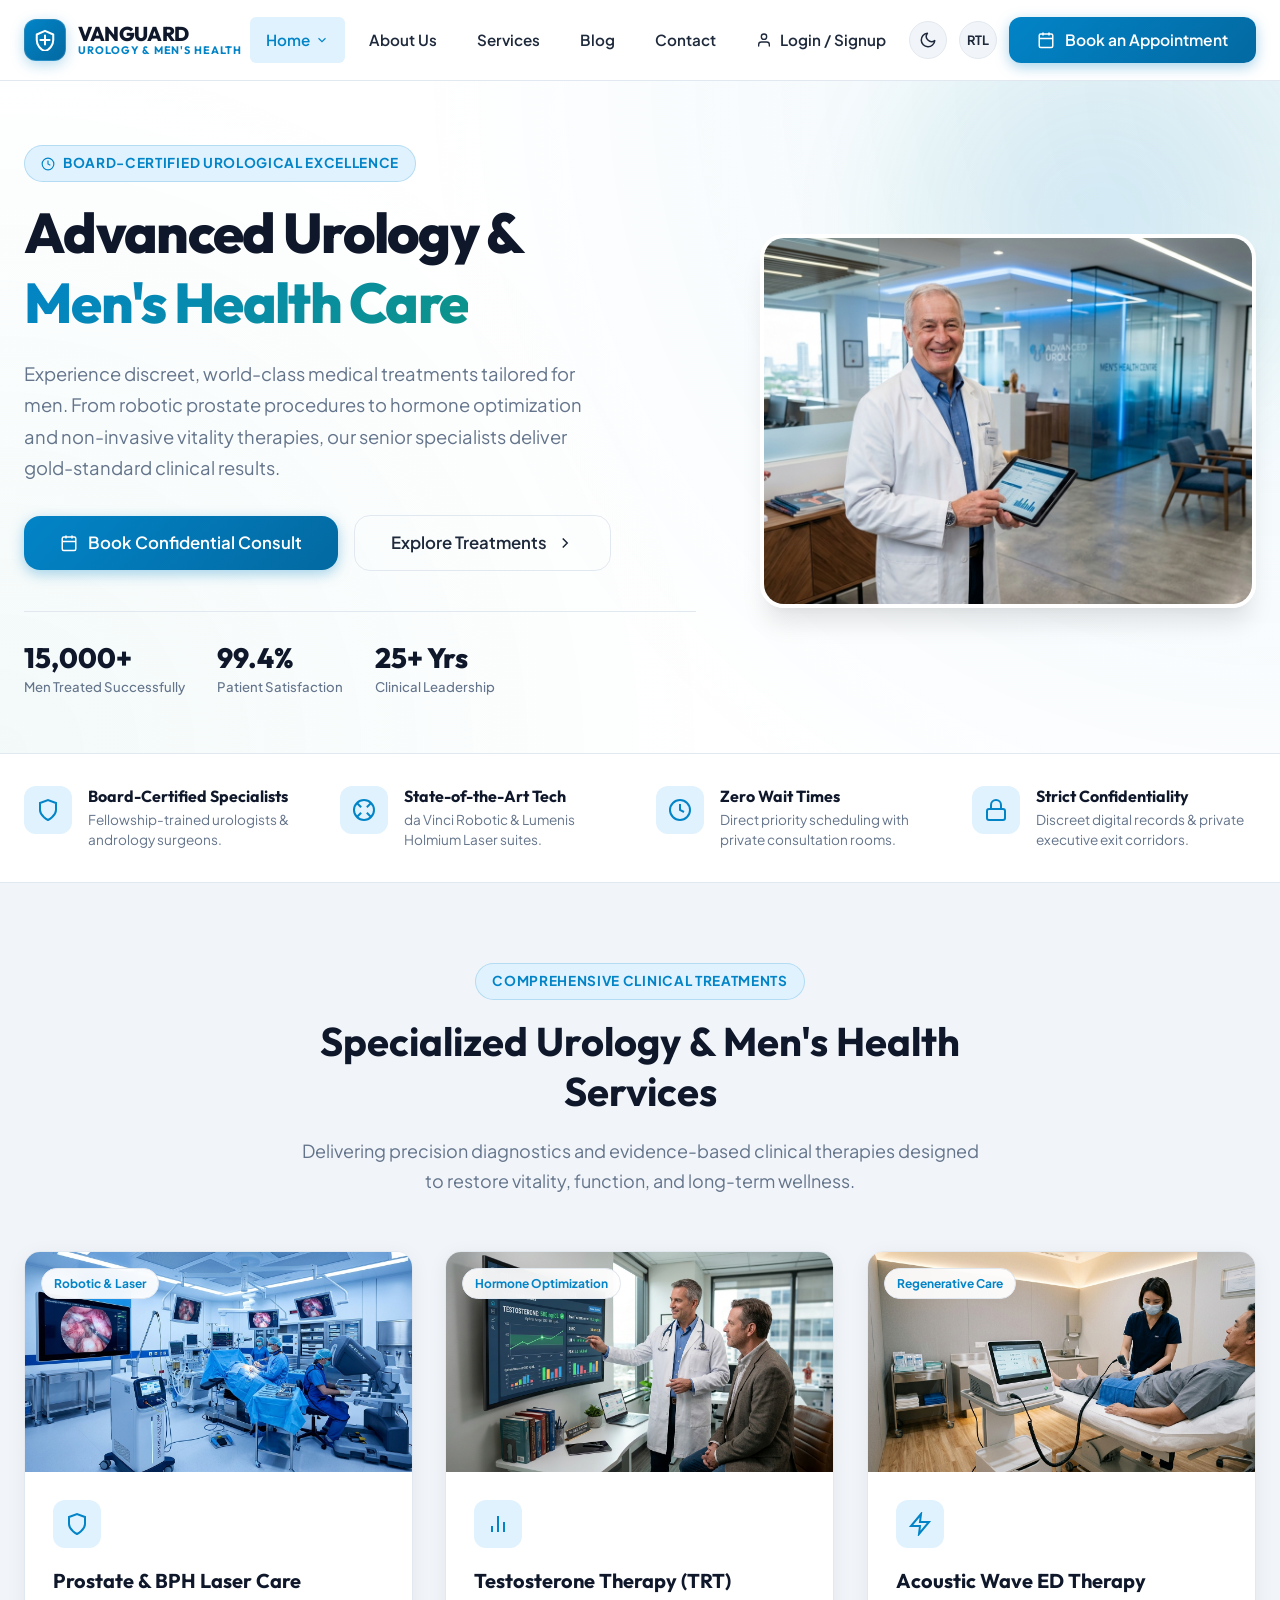
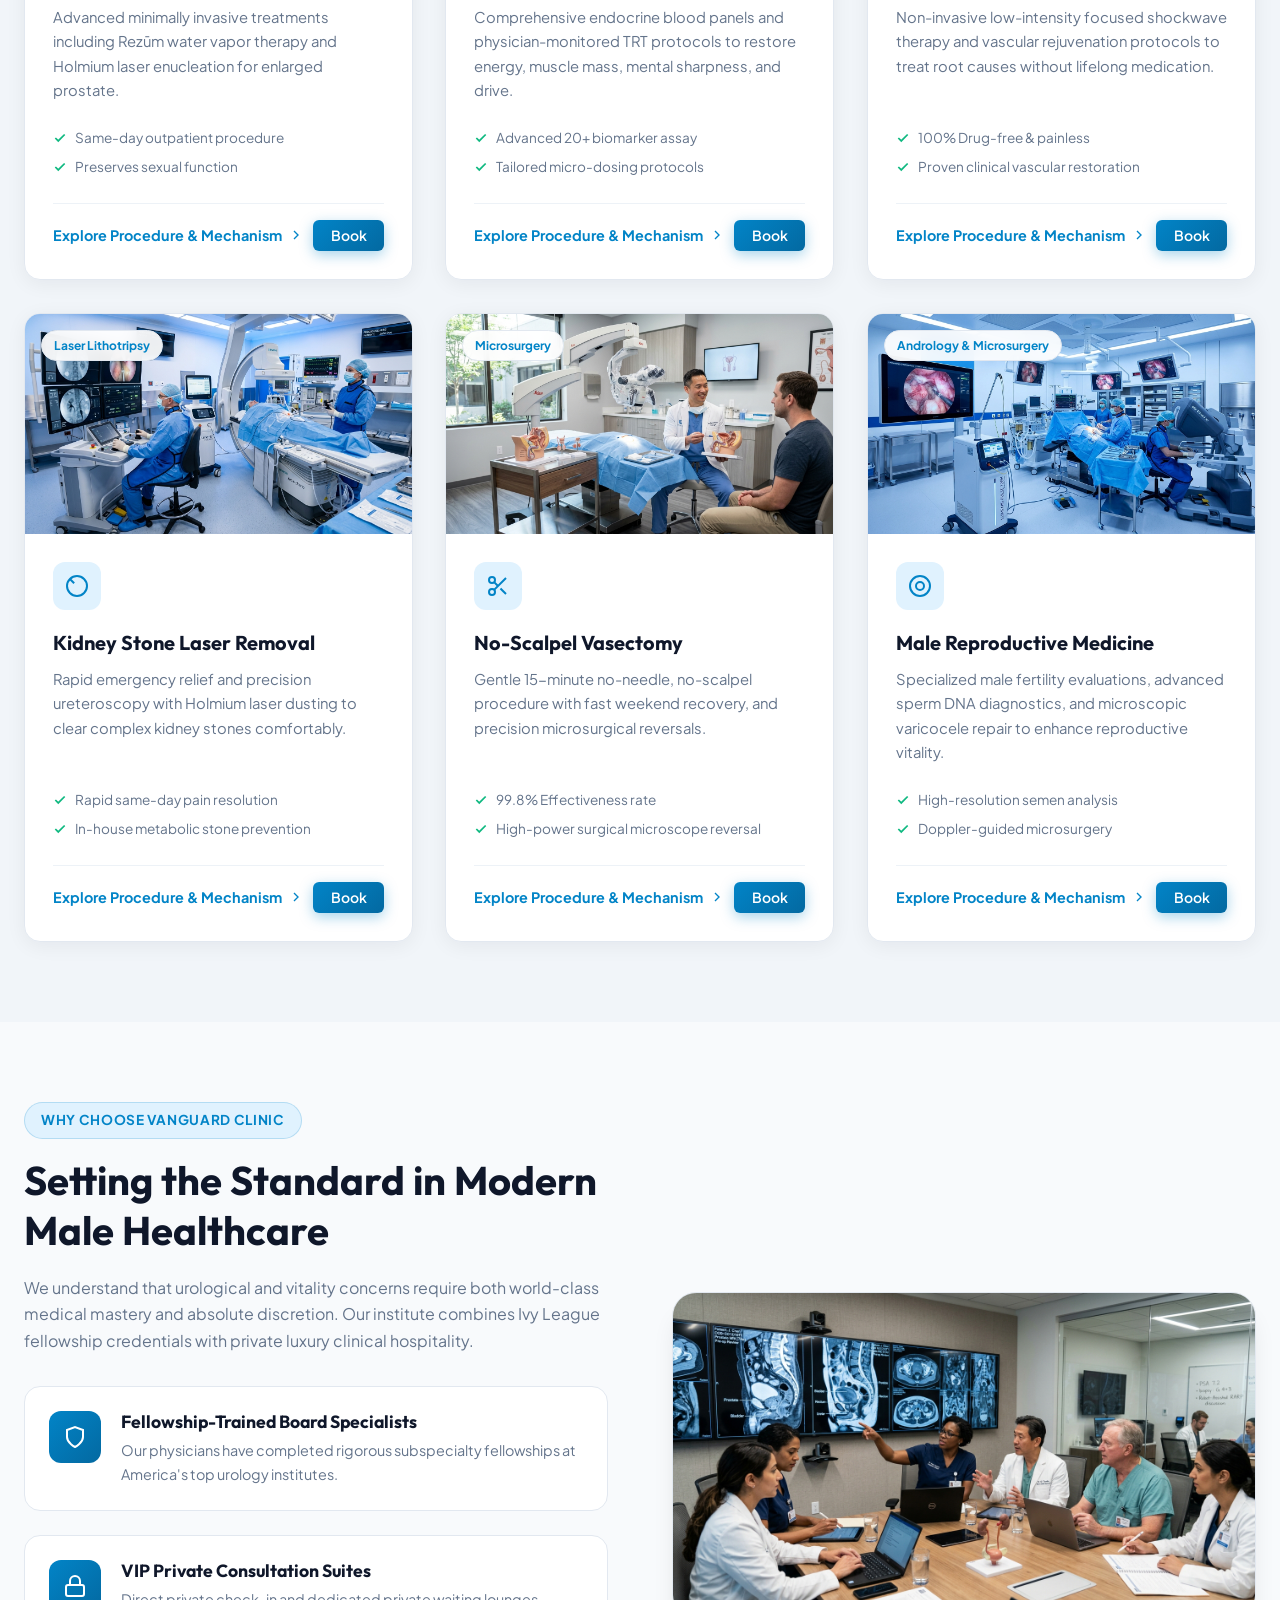
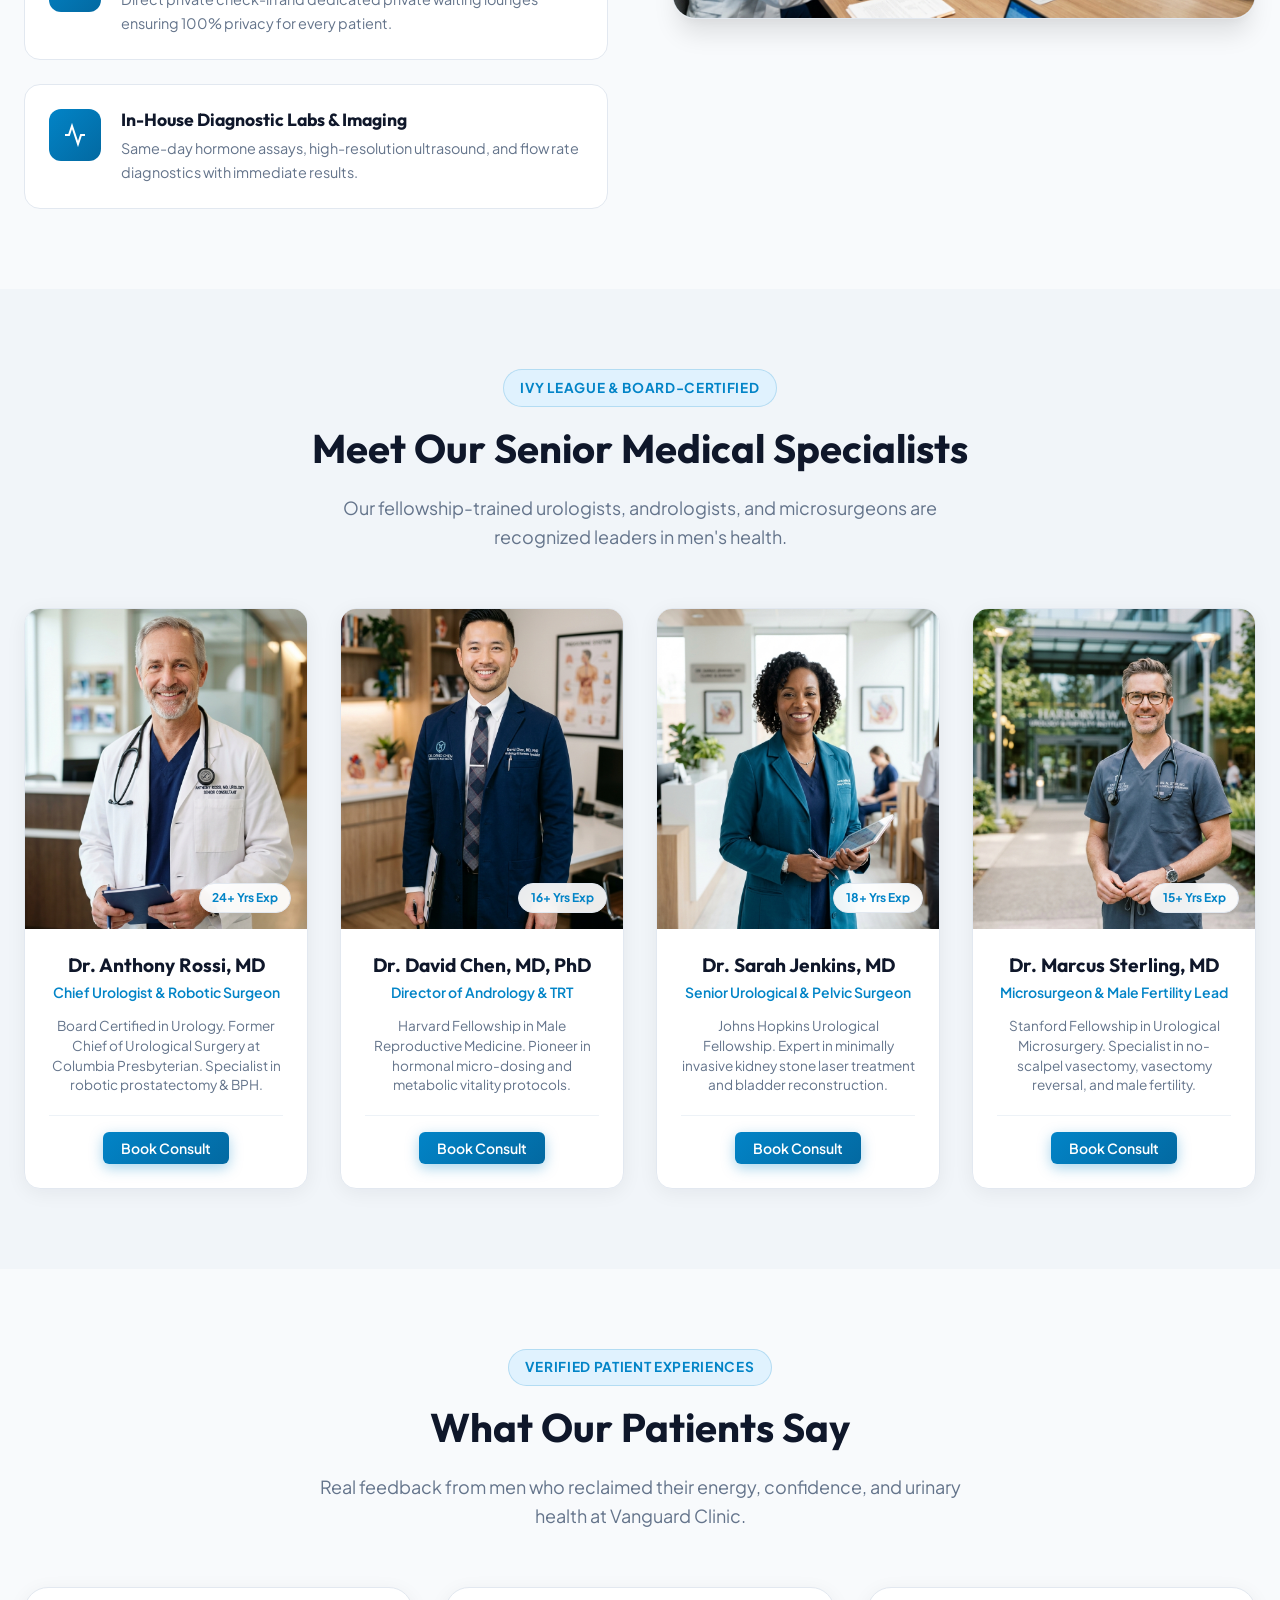
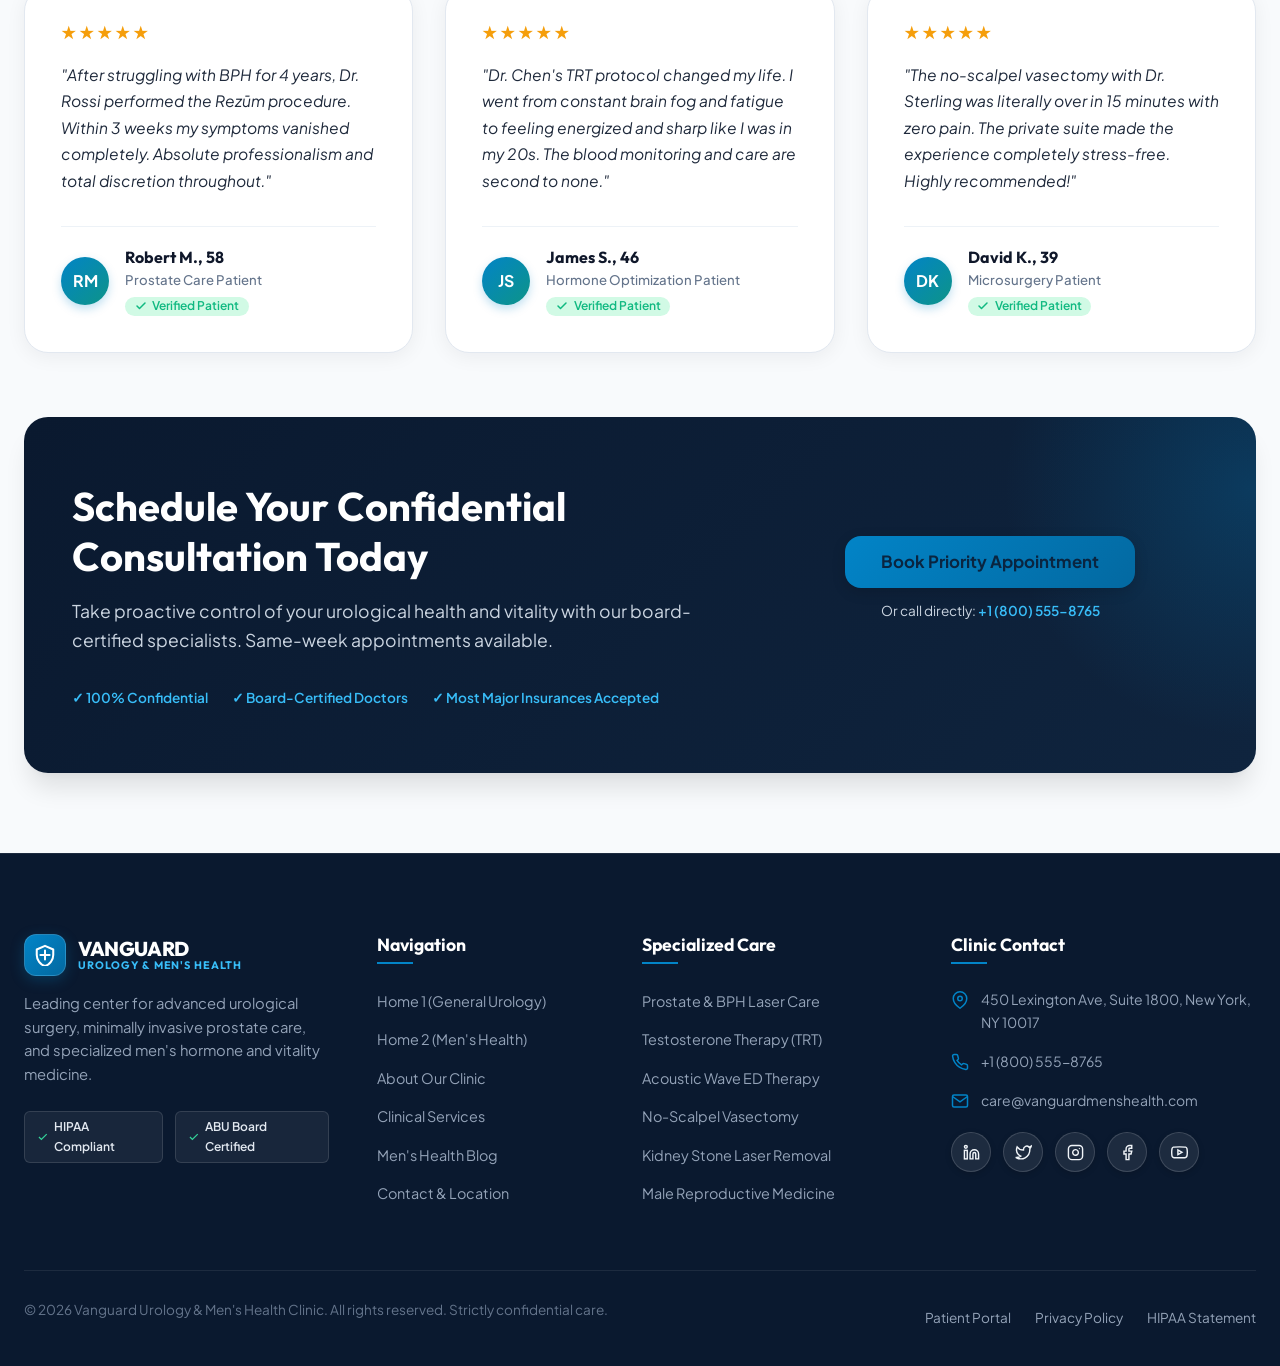
==== commit 521a4d63: "hfhf" ====
--- a/index.html
+++ b/index.html
@@ -56,6 +56,12 @@
         <div class="nav-item">
           <a href="contact.html" class="nav-link">Contact</a>
         </div>
+        <div class="nav-item">
+          <a href="login.html" class="nav-link nav-auth-link" aria-label="Patient Portal Login and Signup">
+            <svg class="nav-auth-icon" width="16" height="16" viewBox="0 0 24 24" fill="none" stroke="currentColor" stroke-width="2" stroke-linecap="round" stroke-linejoin="round" aria-hidden="true"><path d="M20 21v-2a4 4 0 0 0-4-4H8a4 4 0 0 0-4 4v2"></path><circle cx="12" cy="7" r="4"></circle></svg>
+            <span>Login / Signup</span>
+          </a>
+        </div>
       </nav>
 
       <!-- Header Action Controls & Primary CTA -->
@@ -125,6 +131,12 @@
         </div>
         <div class="mobile-nav-item">
           <a href="contact.html" class="mobile-nav-link">Contact</a>
+        </div>
+        <div class="mobile-nav-item">
+          <a href="login.html" class="mobile-nav-link nav-auth-link">
+            <svg class="nav-auth-icon" width="16" height="16" viewBox="0 0 24 24" fill="none" stroke="currentColor" stroke-width="2" stroke-linecap="round" stroke-linejoin="round" aria-hidden="true"><path d="M20 21v-2a4 4 0 0 0-4-4H8a4 4 0 0 0-4 4v2"></path><circle cx="12" cy="7" r="4"></circle></svg>
+            <span>Login / Signup</span>
+          </a>
         </div>
       </div>
 
--- a/assets/css/style.css
+++ b/assets/css/style.css
@@ -740,7 +740,7 @@
 /* --- Hero Section (Home 1 & Home 2) --- */
 .hero-section {
   position: relative;
-  padding-block: 5rem 6rem;
+  padding-block: 4rem 3.5rem;
   background: radial-gradient(circle at top right, rgba(2, 132, 199, 0.08) 0%, transparent 60%),
               radial-gradient(circle at bottom left, rgba(13, 148, 136, 0.05) 0%, transparent 50%),
               var(--bg-surface);
@@ -870,8 +870,11 @@
 
 .hero-image-wrapper img {
   width: 100%;
-  height: 480px;
+  height: auto;
+  max-height: 480px;
+  aspect-ratio: 4 / 3;
   object-fit: cover;
+  display: block;
   transition: transform 0.6s cubic-bezier(0.16, 1, 0.3, 1);
 }
 
@@ -3746,11 +3749,13 @@
   .mobile-toggle { display: flex !important; }
 
   /* Hero Section */
-  .hero-grid { grid-template-columns: 1fr; text-align: center; gap: 3rem; }
+  .hero-section { padding-block: 3.25rem 2.5rem; }
+  .hero-grid { grid-template-columns: 1fr; text-align: center; gap: 2rem; }
   .hero-desc { margin-inline: auto; }
   .hero-actions { justify-content: center; }
   .hero-stats-row { justify-content: center; }
-  .hero-media { max-width: 580px; margin-inline: auto; }
+  .hero-media { max-width: 540px; margin-inline: auto; margin-bottom: 0; }
+  .hero-image-wrapper img { max-height: 380px; }
   .page-hero { min-height: 270px; padding-block: 4rem 3.5rem; }
 
   /* Grids: Clean 2-column balanced layouts */
@@ -3836,13 +3841,14 @@
   .highlight-grid { grid-template-columns: 1fr; gap: 1rem; }
 
   /* Hero Adjustments */
-  .hero-section { padding-block: 3.25rem 3.75rem; }
+  .hero-section { padding-block: 2.75rem 2rem; }
   .hero-title { font-size: clamp(1.85rem, 6vw, 2.35rem); }
   .hero-desc { font-size: 1.05rem; margin-bottom: 1.5rem; }
   .hero-actions { flex-direction: column; width: 100%; gap: 0.75rem; }
   .hero-actions .btn { width: 100%; }
   .hero-stats-row { flex-direction: column; gap: 1.25rem; }
-  .hero-image-wrapper img { height: 300px; }
+  .hero-media { margin-bottom: 0; }
+  .hero-image-wrapper img { height: auto; max-height: 280px; }
 
   .page-hero { min-height: 240px; padding-block: 3rem 2.5rem; }
   .page-hero h1 { font-size: clamp(1.6rem, 5.5vw, 2.1rem); margin-bottom: 0.75rem; }
@@ -4034,3 +4040,230 @@
 [dir="rtl"] .btn:hover .svg-arrow {
   transform: translateX(-4px);
 }
+
+/* ==========================================================================
+   Enhancements: Auth Nav, About Image, Blog Takeaways & Testimonials
+   ========================================================================== */
+
+/* Navigation Auth Link & Icon */
+.nav-auth-link {
+  display: inline-flex !important;
+  align-items: center !important;
+  gap: 0.45rem !important;
+  vertical-align: middle !important;
+}
+
+.nav-auth-icon {
+  width: 16px;
+  height: 16px;
+  flex-shrink: 0;
+  display: inline-block;
+  vertical-align: middle;
+  color: currentColor;
+  transition: transform var(--transition-fast), color var(--transition-fast);
+}
+
+.nav-auth-link:hover .nav-auth-icon {
+  color: var(--accent);
+  transform: scale(1.1);
+}
+
+.tab-auth-icon {
+  width: 16px;
+  height: 16px;
+  flex-shrink: 0;
+  display: inline-block;
+  vertical-align: middle;
+}
+
+/* About Us Image Fit & Alignment */
+.about-image-wrapper {
+  position: relative;
+  width: 100%;
+  height: 100%;
+  min-height: 420px;
+  border-radius: var(--radius-xl);
+  overflow: hidden;
+  box-shadow: var(--shadow-xl);
+  border: 1px solid var(--border-color);
+  display: flex;
+  align-items: stretch;
+}
+
+.about-image-wrapper img {
+  width: 100%;
+  height: 100%;
+  object-fit: cover;
+  object-position: center;
+  display: block;
+  transition: transform var(--transition-smooth);
+}
+
+.about-image-wrapper:hover img {
+  transform: scale(1.03);
+}
+
+@media (max-width: 1024px) {
+  .about-image-wrapper {
+    min-height: 340px;
+    max-height: 420px;
+  }
+}
+
+@media (max-width: 576px) {
+  .about-image-wrapper {
+    min-height: 240px;
+    max-height: 320px;
+  }
+}
+
+/* Blog Key Takeaways List & Alignment */
+.blog-takeaways-box {
+  background-color: var(--bg-alt);
+  padding: 2rem;
+  border-radius: var(--radius-lg);
+  border-left: 4px solid var(--accent);
+  margin-bottom: 2.5rem;
+  box-shadow: var(--shadow-sm);
+}
+
+.blog-takeaways-box h3 {
+  font-size: 1.25rem;
+  font-weight: 700;
+  margin-bottom: 1.25rem;
+  color: var(--text-heading);
+  display: flex;
+  align-items: center;
+  gap: 0.5rem;
+}
+
+.blog-takeaways-list {
+  display: flex;
+  flex-direction: column;
+  gap: 1.15rem;
+  margin: 0;
+  padding: 0;
+  list-style: none;
+}
+
+.blog-takeaways-list li {
+  display: flex;
+  align-items: flex-start;
+  gap: 0.85rem;
+  font-size: 0.975rem;
+  line-height: 1.65;
+  color: var(--text-main);
+  text-align: left;
+}
+
+.blog-takeaways-list li svg {
+  color: var(--emerald);
+  flex-shrink: 0;
+  margin-top: 0.25rem;
+}
+
+.blog-takeaways-list li strong {
+  color: var(--text-heading);
+}
+
+.blog-takeaways-list li .takeaway-text {
+  flex-grow: 1;
+}
+
+/* Blog Testimonial Bar Section (Consistent with index.html .testimonial-card) */
+.blog-testimonial-section {
+  margin-top: 3.5rem;
+  margin-bottom: 2.5rem;
+}
+
+.blog-testimonial-section .testimonial-card {
+  margin: 0 auto;
+  max-width: 100%;
+}
+
+/* Blog Comments & Enquiries Cards */
+.blog-comment-card {
+  background: var(--bg-surface);
+  border: 1px solid var(--border-color);
+  padding: 1.5rem;
+  border-radius: var(--radius-md);
+  transition: border-color var(--transition-fast), box-shadow var(--transition-fast);
+}
+
+.blog-comment-card:hover {
+  border-color: var(--border-color-hover, var(--accent-soft));
+  box-shadow: var(--shadow-sm);
+}
+
+.blog-comment-header {
+  display: flex;
+  justify-content: space-between;
+  align-items: center;
+  margin-bottom: 0.75rem;
+}
+
+.blog-comment-author-wrap {
+  display: flex;
+  align-items: center;
+  gap: 0.75rem;
+}
+
+.blog-comment-author-wrap .patient-avatar-badge {
+  width: 40px;
+  height: 40px;
+  min-width: 40px;
+  min-height: 40px;
+  font-size: 0.875rem;
+}
+
+.blog-comment-text {
+  font-size: 0.95rem;
+  color: var(--text-main);
+  line-height: 1.6;
+  margin: 0;
+}
+
+.blog-comment-reply {
+  margin-top: 1rem;
+  padding: 1rem 1.25rem;
+  background: var(--bg-alt);
+  border-radius: var(--radius-sm);
+  border-left: 3px solid var(--accent);
+}
+
+.blog-comment-reply-author {
+  font-size: 0.875rem;
+  font-weight: 700;
+  color: var(--accent);
+  display: flex;
+  align-items: center;
+  gap: 0.4rem;
+  margin-bottom: 0.35rem;
+}
+
+.blog-comment-reply-text {
+  font-size: 0.9rem;
+  color: var(--text-main);
+  line-height: 1.55;
+  margin: 0;
+}
+
+/* Clinic Schedule Sunday High Contrast Badge */
+.schedule-sunday-badge {
+  background: var(--amber-soft);
+  color: #B45309;
+  font-weight: 700;
+  font-size: 0.825rem;
+  padding: 0.25rem 0.65rem;
+  border-radius: var(--radius-full);
+  display: inline-flex;
+  align-items: center;
+  gap: 0.4rem;
+}
+
+[data-theme="dark"] .schedule-sunday-badge {
+  background: rgba(245, 158, 11, 0.2);
+  color: #FCD34D;
+  border: 1px solid rgba(245, 158, 11, 0.4);
+}
+
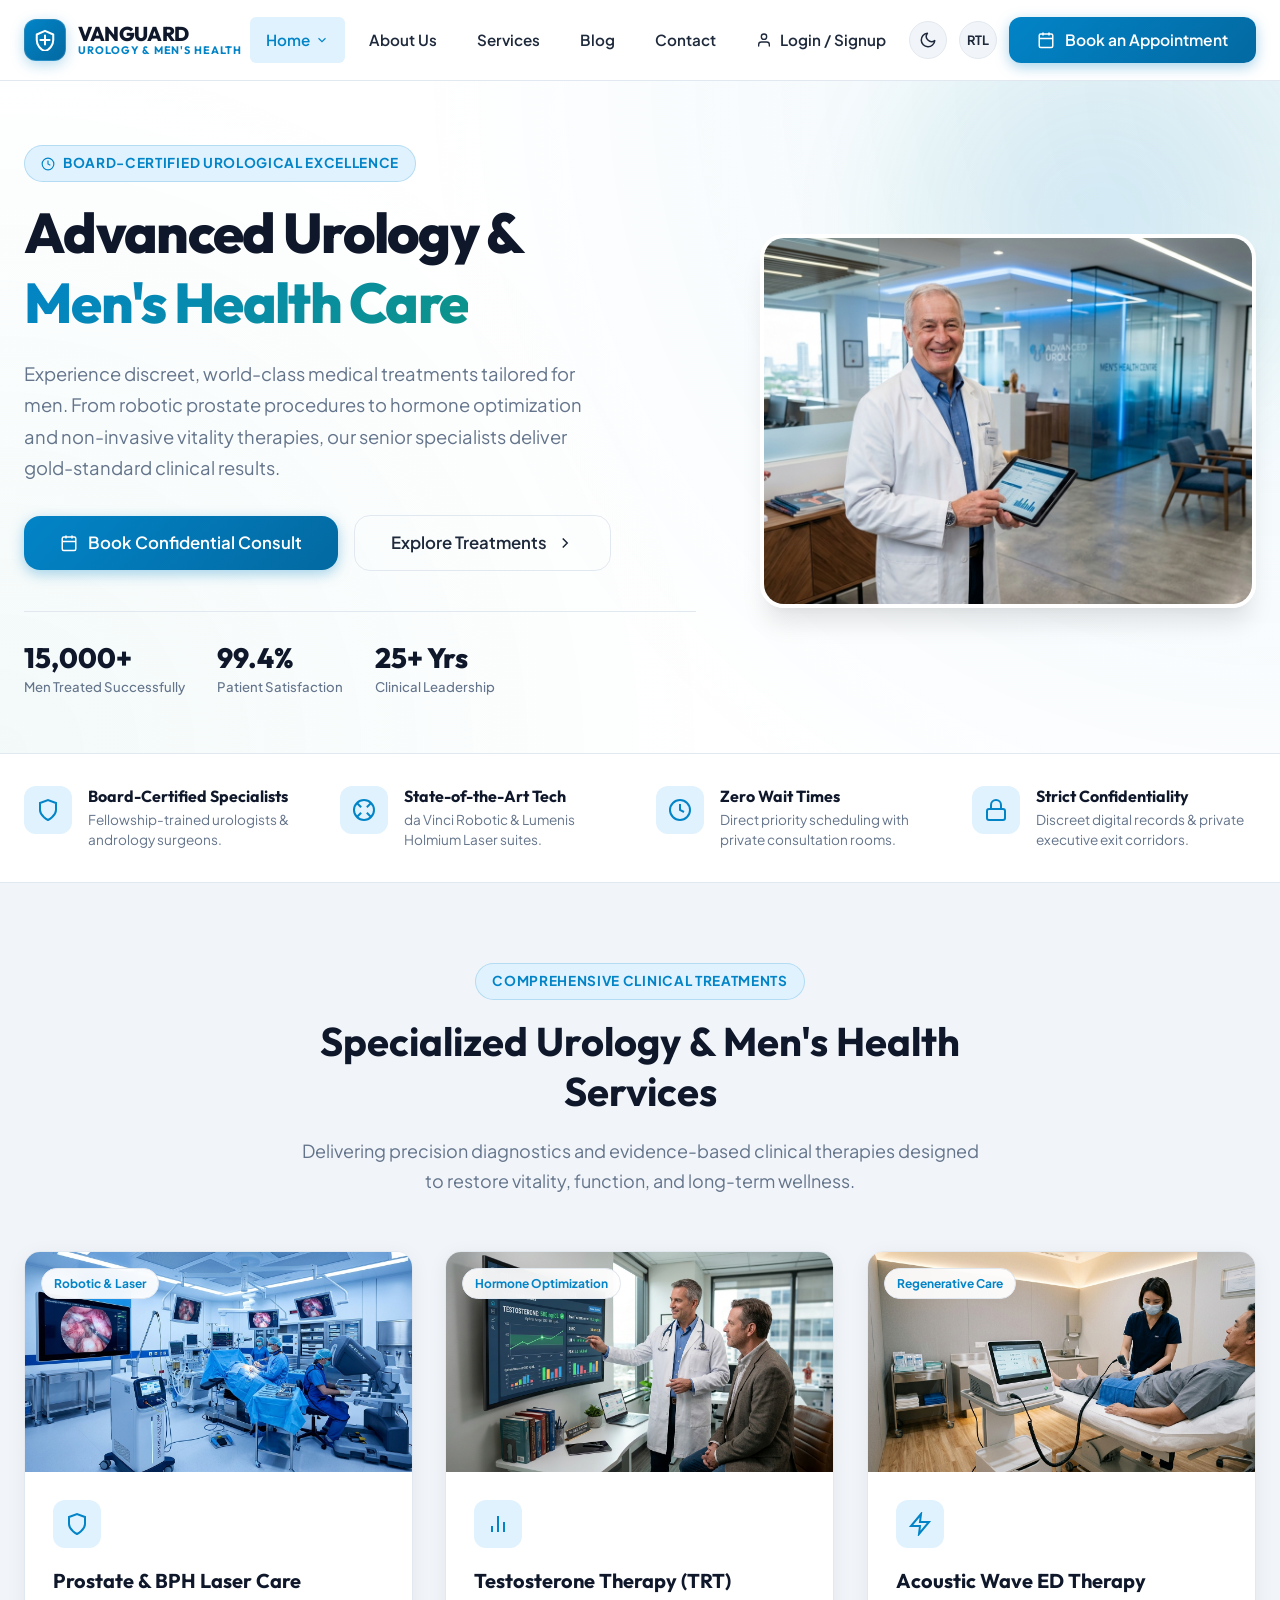
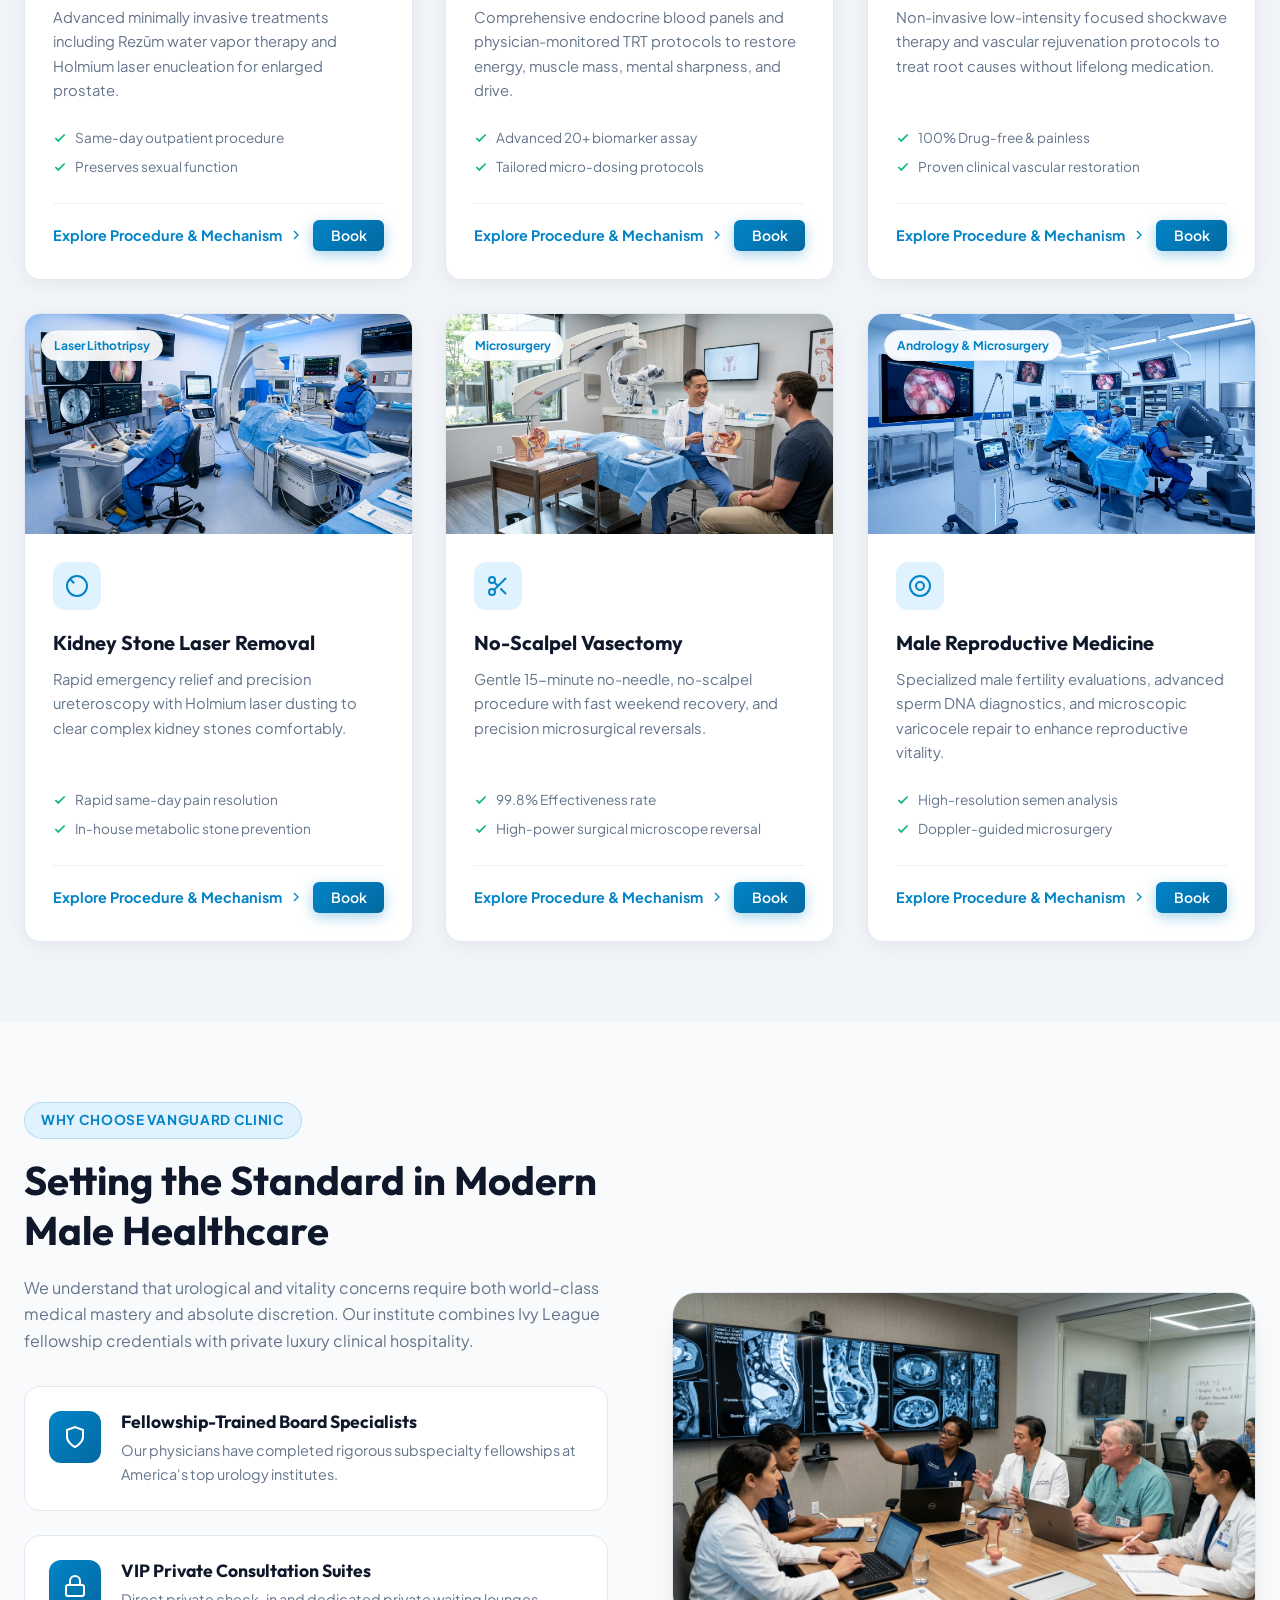
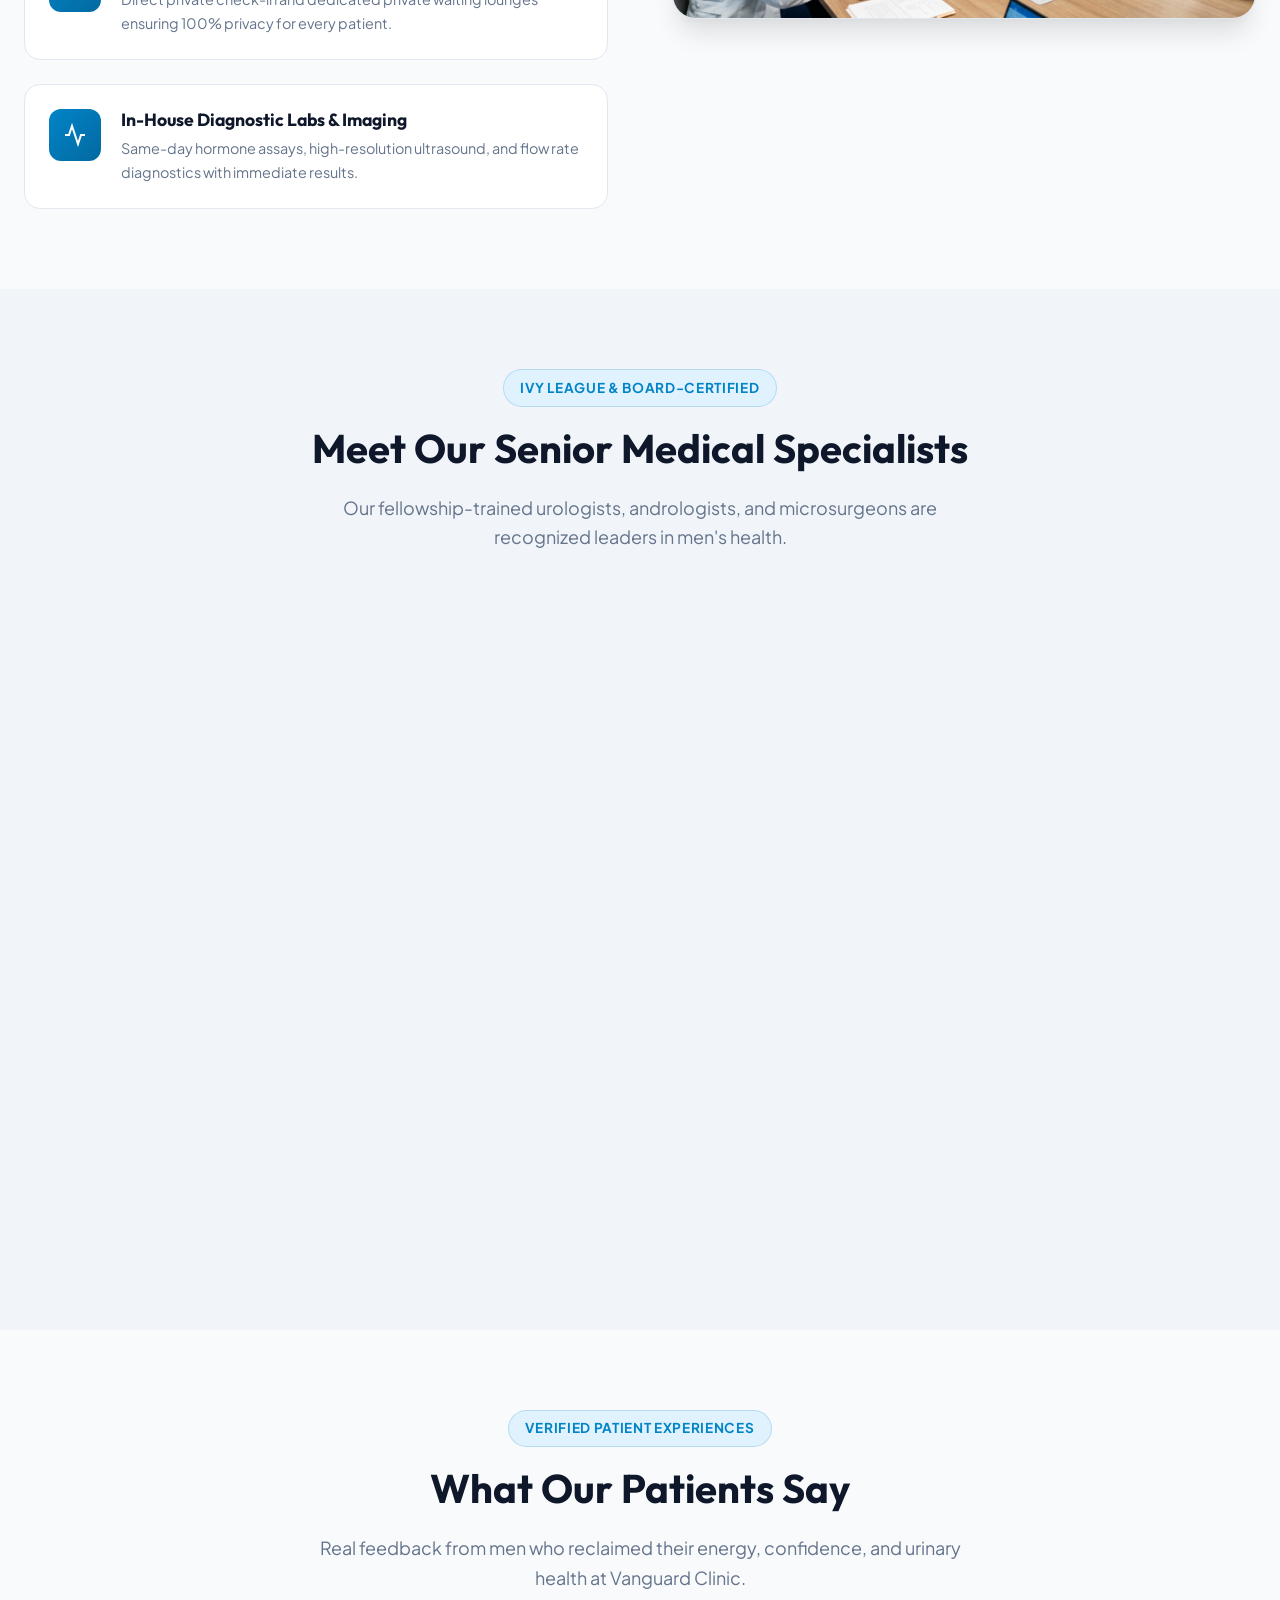
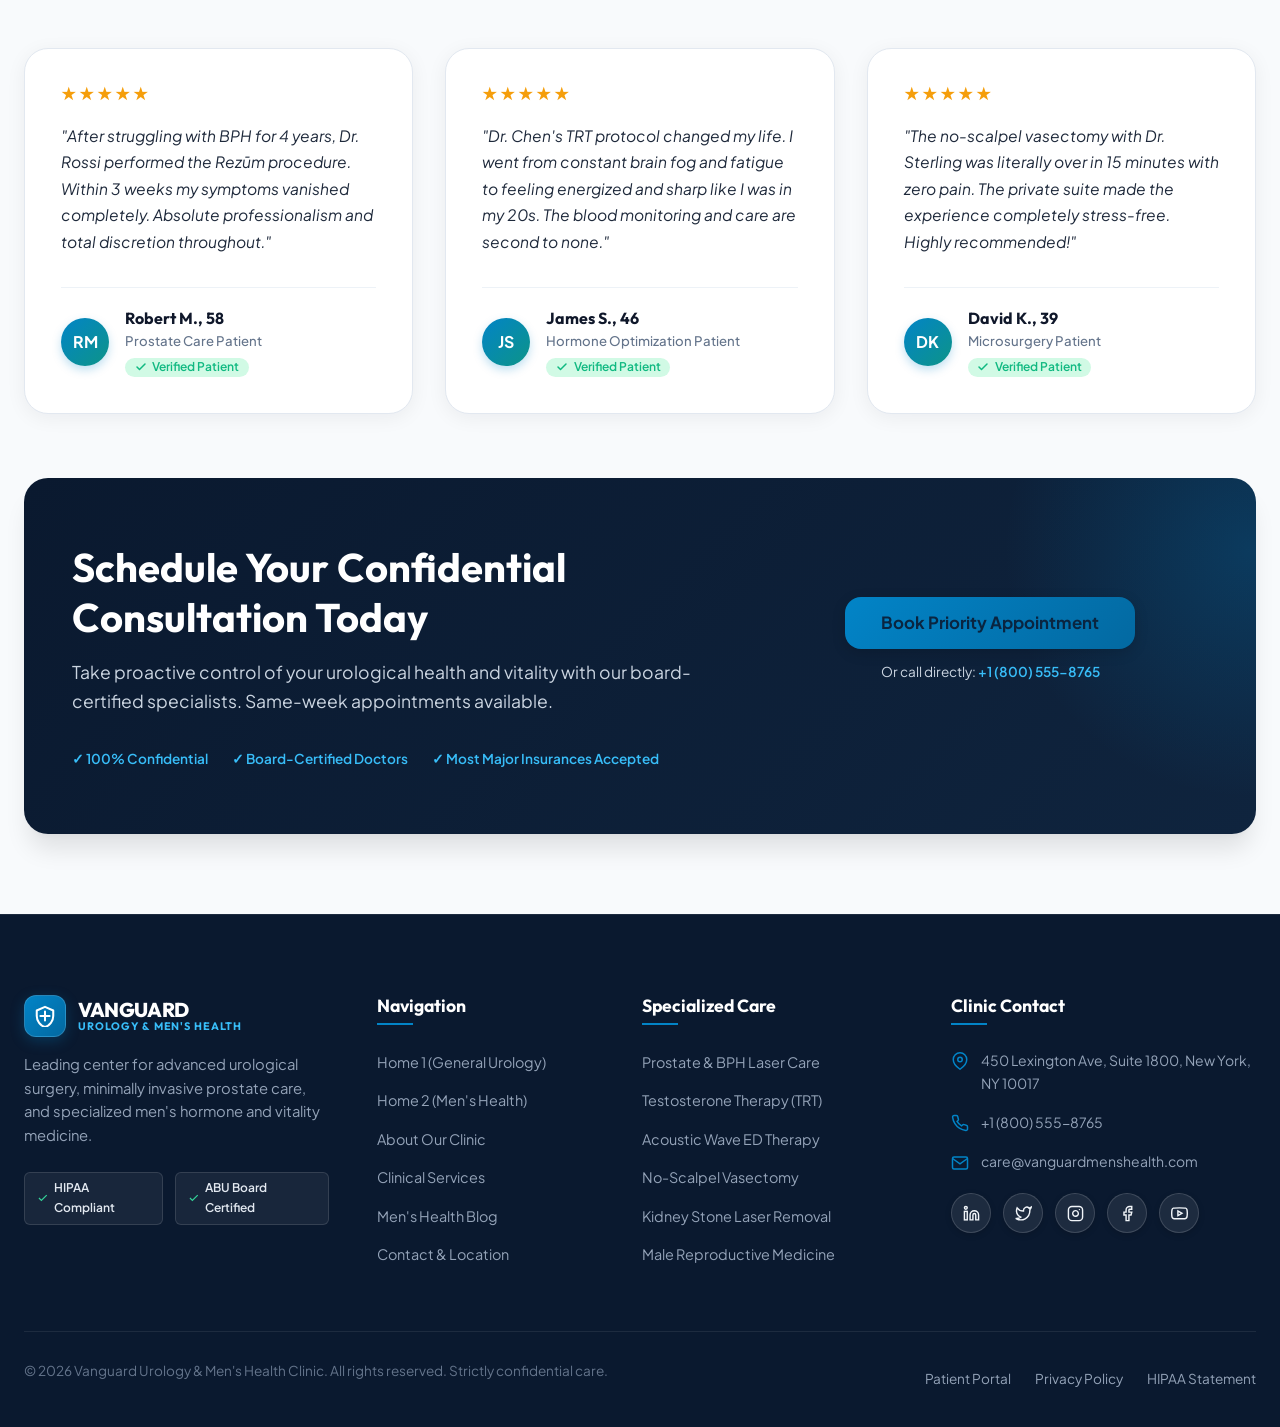
==== commit 56141b01: "hfhh" ====
--- a/index.html
+++ b/index.html
@@ -459,7 +459,7 @@
           </div>
 
           <div class="feature-right">
-            <div style="border-radius: var(--radius-xl); overflow: hidden; box-shadow: var(--shadow-xl); border: 1px solid var(--border-color);">
+            <div class="feature-image-wrapper">
               <img src="assets/images/about-team.jpg" alt="Vanguard Medical Team in clinical conference room" width="600" height="420">
             </div>
           </div>
@@ -488,7 +488,10 @@
               <span class="doctor-role">Chief Urologist & Robotic Surgeon</span>
               <p class="doctor-creds">Board Certified in Urology. Former Chief of Urological Surgery at Columbia Presbyterian. Specialist in robotic prostatectomy & BPH.</p>
               <div class="doctor-card-footer">
-                <button type="button" class="btn btn-sm btn-primary btn-book-appointment" data-doctor="Dr. Anthony Rossi, MD">Book Consult</button>
+                <button type="button" class="btn btn-sm btn-primary btn-book-appointment" data-doctor="Dr. Anthony Rossi, MD">
+                  <svg width="15" height="15" viewBox="0 0 24 24" fill="none" stroke="currentColor" stroke-width="2"><rect x="3" y="4" width="18" height="18" rx="2" ry="2"></rect><line x1="16" y1="2" x2="16" y2="6"></line><line x1="8" y1="2" x2="8" y2="6"></line><line x1="3" y1="10" x2="21" y2="10"></line></svg>
+                  <span>Book Consult</span>
+                </button>
               </div>
             </div>
           </article>
@@ -504,7 +507,10 @@
               <span class="doctor-role">Director of Andrology & TRT</span>
               <p class="doctor-creds">Harvard Fellowship in Male Reproductive Medicine. Pioneer in hormonal micro-dosing and metabolic vitality protocols.</p>
               <div class="doctor-card-footer">
-                <button type="button" class="btn btn-sm btn-primary btn-book-appointment" data-doctor="Dr. David Chen, MD, PhD">Book Consult</button>
+                <button type="button" class="btn btn-sm btn-primary btn-book-appointment" data-doctor="Dr. David Chen, MD, PhD">
+                  <svg width="15" height="15" viewBox="0 0 24 24" fill="none" stroke="currentColor" stroke-width="2"><rect x="3" y="4" width="18" height="18" rx="2" ry="2"></rect><line x1="16" y1="2" x2="16" y2="6"></line><line x1="8" y1="2" x2="8" y2="6"></line><line x1="3" y1="10" x2="21" y2="10"></line></svg>
+                  <span>Book Consult</span>
+                </button>
               </div>
             </div>
           </article>
@@ -520,7 +526,10 @@
               <span class="doctor-role">Senior Urological & Pelvic Surgeon</span>
               <p class="doctor-creds">Johns Hopkins Urological Fellowship. Expert in minimally invasive kidney stone laser treatment and bladder reconstruction.</p>
               <div class="doctor-card-footer">
-                <button type="button" class="btn btn-sm btn-primary btn-book-appointment" data-doctor="Dr. Sarah Jenkins, MD">Book Consult</button>
+                <button type="button" class="btn btn-sm btn-primary btn-book-appointment" data-doctor="Dr. Sarah Jenkins, MD">
+                  <svg width="15" height="15" viewBox="0 0 24 24" fill="none" stroke="currentColor" stroke-width="2"><rect x="3" y="4" width="18" height="18" rx="2" ry="2"></rect><line x1="16" y1="2" x2="16" y2="6"></line><line x1="8" y1="2" x2="8" y2="6"></line><line x1="3" y1="10" x2="21" y2="10"></line></svg>
+                  <span>Book Consult</span>
+                </button>
               </div>
             </div>
           </article>
@@ -536,7 +545,10 @@
               <span class="doctor-role">Microsurgeon & Male Fertility Lead</span>
               <p class="doctor-creds">Stanford Fellowship in Urological Microsurgery. Specialist in no-scalpel vasectomy, vasectomy reversal, and male fertility.</p>
               <div class="doctor-card-footer">
-                <button type="button" class="btn btn-sm btn-primary btn-book-appointment" data-doctor="Dr. Marcus Sterling, MD">Book Consult</button>
+                <button type="button" class="btn btn-sm btn-primary btn-book-appointment" data-doctor="Dr. Marcus Sterling, MD">
+                  <svg width="15" height="15" viewBox="0 0 24 24" fill="none" stroke="currentColor" stroke-width="2"><rect x="3" y="4" width="18" height="18" rx="2" ry="2"></rect><line x1="16" y1="2" x2="16" y2="6"></line><line x1="8" y1="2" x2="8" y2="6"></line><line x1="3" y1="10" x2="21" y2="10"></line></svg>
+                  <span>Book Consult</span>
+                </button>
               </div>
             </div>
           </article>
--- a/assets/css/style.css
+++ b/assets/css/style.css
@@ -1342,11 +1342,19 @@
   font-size: 0.9rem;
 }
 
+.feature-right {
+  display: flex;
+  align-items: center;
+  justify-content: center;
+  width: 100%;
+}
+
 /* --- Doctor Specialist Cards --- */
 .doctors-grid {
   display: grid;
   grid-template-columns: repeat(auto-fill, minmax(280px, 1fr));
   gap: 2rem;
+  align-items: stretch;
 }
 
 .doctor-card {
@@ -1356,9 +1364,10 @@
   overflow: hidden;
   box-shadow: var(--shadow-card);
   transition: all var(--transition-normal);
-  text-align: center;
+  text-align: left;
   display: flex;
   flex-direction: column;
+  height: 100%;
 }
 
 .doctor-card:hover {
@@ -1404,35 +1413,72 @@
   display: flex;
   flex-direction: column;
   flex-grow: 1;
+  text-align: left;
 }
 
 .doctor-info h4 {
   font-size: 1.2rem;
-  margin-bottom: 0.25rem;
+  font-weight: 700;
+  color: var(--text-heading);
+  margin-bottom: 0.35rem;
+  line-height: 1.3;
+  min-height: 1.6rem;
 }
 
 .doctor-role {
   color: var(--accent);
   font-weight: 600;
   font-size: 0.875rem;
-  margin-bottom: 0.75rem;
+  line-height: 1.35;
+  margin-bottom: 0.85rem;
+  min-height: 2.5rem;
+  display: flex;
+  align-items: flex-start;
 }
 
 .doctor-creds {
-  font-size: 0.85rem;
+  font-size: 0.875rem;
   color: var(--text-muted);
+  line-height: 1.55;
   margin-bottom: 1.25rem;
-  line-height: 1.45;
   flex-grow: 1;
+  text-align: left;
+  min-height: 5.5rem;
 }
 
 .doctor-card-footer {
-  padding-top: 1rem;
-  border-top: 1px solid var(--border-subtle);
-  display: flex;
-  align-items: center;
+  padding-top: 1.25rem;
+  border-top: 1px solid var(--border-color);
+  margin-top: auto;
+  display: flex;
+  align-items: center;
+  width: 100%;
+}
+
+.doctor-card-footer .btn {
+  width: 100%;
   justify-content: center;
-  gap: 0.75rem;
+  font-weight: 600;
+  padding: 0.7rem 1.25rem;
+  display: inline-flex;
+  align-items: center;
+  gap: 0.5rem;
+}
+
+/* Doctor card RTL support */
+[dir="rtl"] .doctor-card,
+[dir="rtl"] .doctor-info,
+[dir="rtl"] .doctor-creds {
+  text-align: right;
+}
+
+[dir="rtl"] .doctor-role {
+  justify-content: flex-start;
+}
+
+[dir="rtl"] .doctor-badge-exp {
+  right: auto;
+  left: 1rem;
 }
 
 /* --- Testimonials Section --- */
@@ -3825,6 +3871,7 @@
   .service-card-media { height: 210px; }
   .doctors-grid { grid-template-columns: 1fr; gap: 1.5rem; }
   .doctor-media { height: 300px; }
+  .doctor-role, .doctor-creds { min-height: auto; }
 
   /* Metrics 2 cols with clean padding */
   .service-metrics-grid { grid-template-columns: repeat(2, 1fr); gap: 0.85rem; }
@@ -3864,6 +3911,8 @@
   .auth-section, .error-layout, .maintenance-layout { padding: 2.5rem 1rem; }
   .filter-controls-wrap { flex-direction: column; align-items: stretch; gap: 1rem; }
   .search-input-box { width: 100%; min-width: 0; }
+  .blog-takeaways-box { padding: 1.25rem 1rem; }
+  .blog-takeaways-list li { gap: 0.65rem; font-size: 0.925rem; }
 
   /* Modal System */
   .modal-backdrop { padding: 0.75rem; }
@@ -4076,44 +4125,46 @@
   vertical-align: middle;
 }
 
-/* About Us Image Fit & Alignment */
-.about-image-wrapper {
+/* About Us & Home Feature Image Fit & Alignment */
+.about-image-wrapper,
+.feature-image-wrapper {
   position: relative;
   width: 100%;
-  height: 100%;
-  min-height: 420px;
   border-radius: var(--radius-xl);
   overflow: hidden;
   box-shadow: var(--shadow-xl);
   border: 1px solid var(--border-color);
-  display: flex;
-  align-items: stretch;
-}
-
-.about-image-wrapper img {
+  background-color: var(--bg-alt);
+  display: block;
+}
+
+.about-image-wrapper img,
+.feature-image-wrapper img {
   width: 100%;
   height: 100%;
+  max-height: 480px;
   object-fit: cover;
   object-position: center;
   display: block;
   transition: transform var(--transition-smooth);
 }
 
-.about-image-wrapper:hover img {
+.about-image-wrapper:hover img,
+.feature-image-wrapper:hover img {
   transform: scale(1.03);
 }
 
 @media (max-width: 1024px) {
-  .about-image-wrapper {
-    min-height: 340px;
-    max-height: 420px;
+  .about-image-wrapper img,
+  .feature-image-wrapper img {
+    max-height: 380px;
   }
 }
 
 @media (max-width: 576px) {
-  .about-image-wrapper {
-    min-height: 240px;
-    max-height: 320px;
+  .about-image-wrapper img,
+  .feature-image-wrapper img {
+    max-height: 280px;
   }
 }
 
@@ -4123,6 +4174,9 @@
   padding: 2rem;
   border-radius: var(--radius-lg);
   border-left: 4px solid var(--accent);
+  border-top: 1px solid var(--border-color);
+  border-right: 1px solid var(--border-color);
+  border-bottom: 1px solid var(--border-color);
   margin-bottom: 2.5rem;
   box-shadow: var(--shadow-sm);
 }
@@ -4168,6 +4222,16 @@
 
 .blog-takeaways-list li .takeaway-text {
   flex-grow: 1;
+}
+
+[dir="rtl"] .blog-takeaways-box {
+  border-left: 1px solid var(--border-color);
+  border-right: 4px solid var(--accent);
+  text-align: right;
+}
+
+[dir="rtl"] .blog-takeaways-list li {
+  text-align: right;
 }
 
 /* Blog Testimonial Bar Section (Consistent with index.html .testimonial-card) */
@@ -4251,19 +4315,34 @@
 /* Clinic Schedule Sunday High Contrast Badge */
 .schedule-sunday-badge {
   background: var(--amber-soft);
-  color: #B45309;
+  color: #78350F;
   font-weight: 700;
-  font-size: 0.825rem;
-  padding: 0.25rem 0.65rem;
+  font-size: 0.85rem;
+  padding: 0.3rem 0.75rem;
   border-radius: var(--radius-full);
   display: inline-flex;
   align-items: center;
-  gap: 0.4rem;
+  gap: 0.45rem;
+  border: 1px solid rgba(217, 119, 6, 0.35);
+  letter-spacing: 0.01em;
+}
+
+.schedule-sunday-badge svg {
+  color: #B45309;
+  flex-shrink: 0;
 }
 
 [data-theme="dark"] .schedule-sunday-badge {
-  background: rgba(245, 158, 11, 0.2);
+  background: rgba(245, 158, 11, 0.22);
+  color: #FDE68A;
+  border: 1px solid rgba(245, 158, 11, 0.5);
+}
+
+[data-theme="dark"] .schedule-sunday-badge svg {
   color: #FCD34D;
-  border: 1px solid rgba(245, 158, 11, 0.4);
-}
-
+}
+
+[dir="rtl"] .schedule-sunday-badge {
+  direction: rtl;
+}
+
